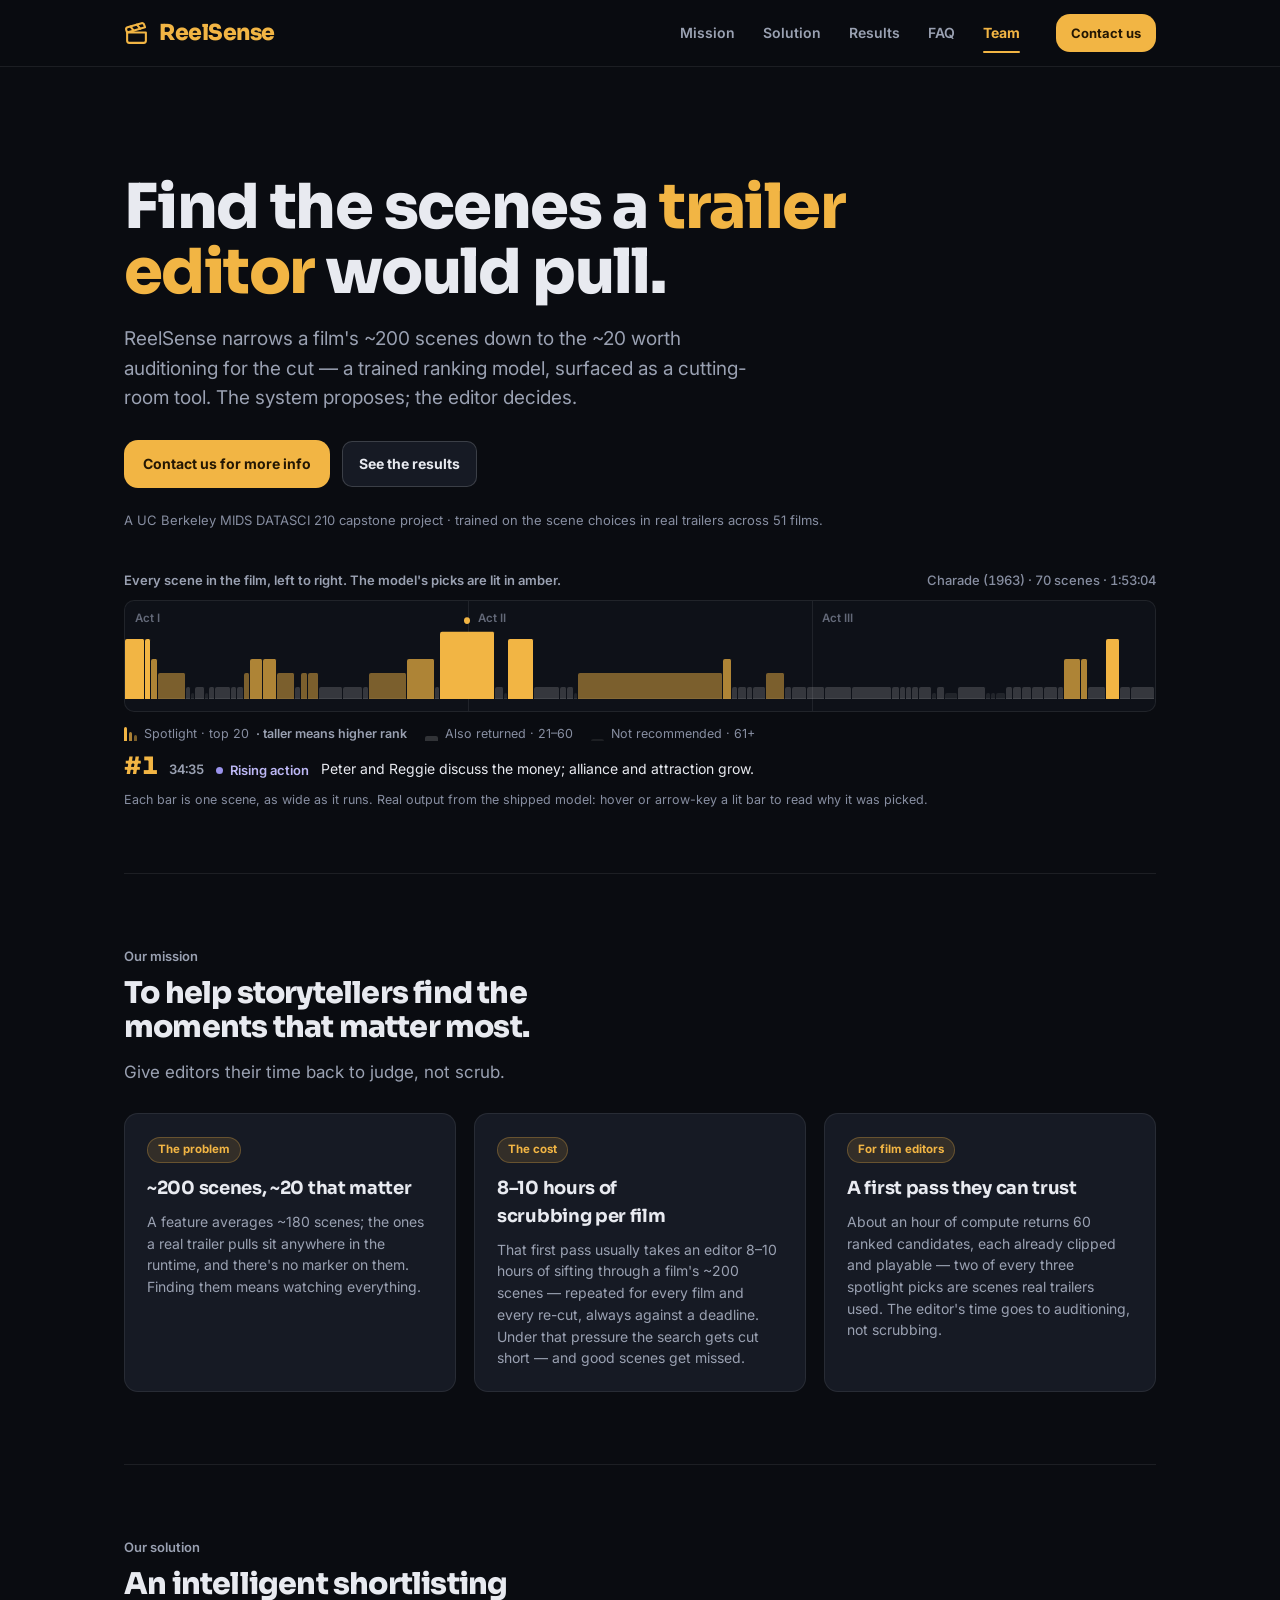
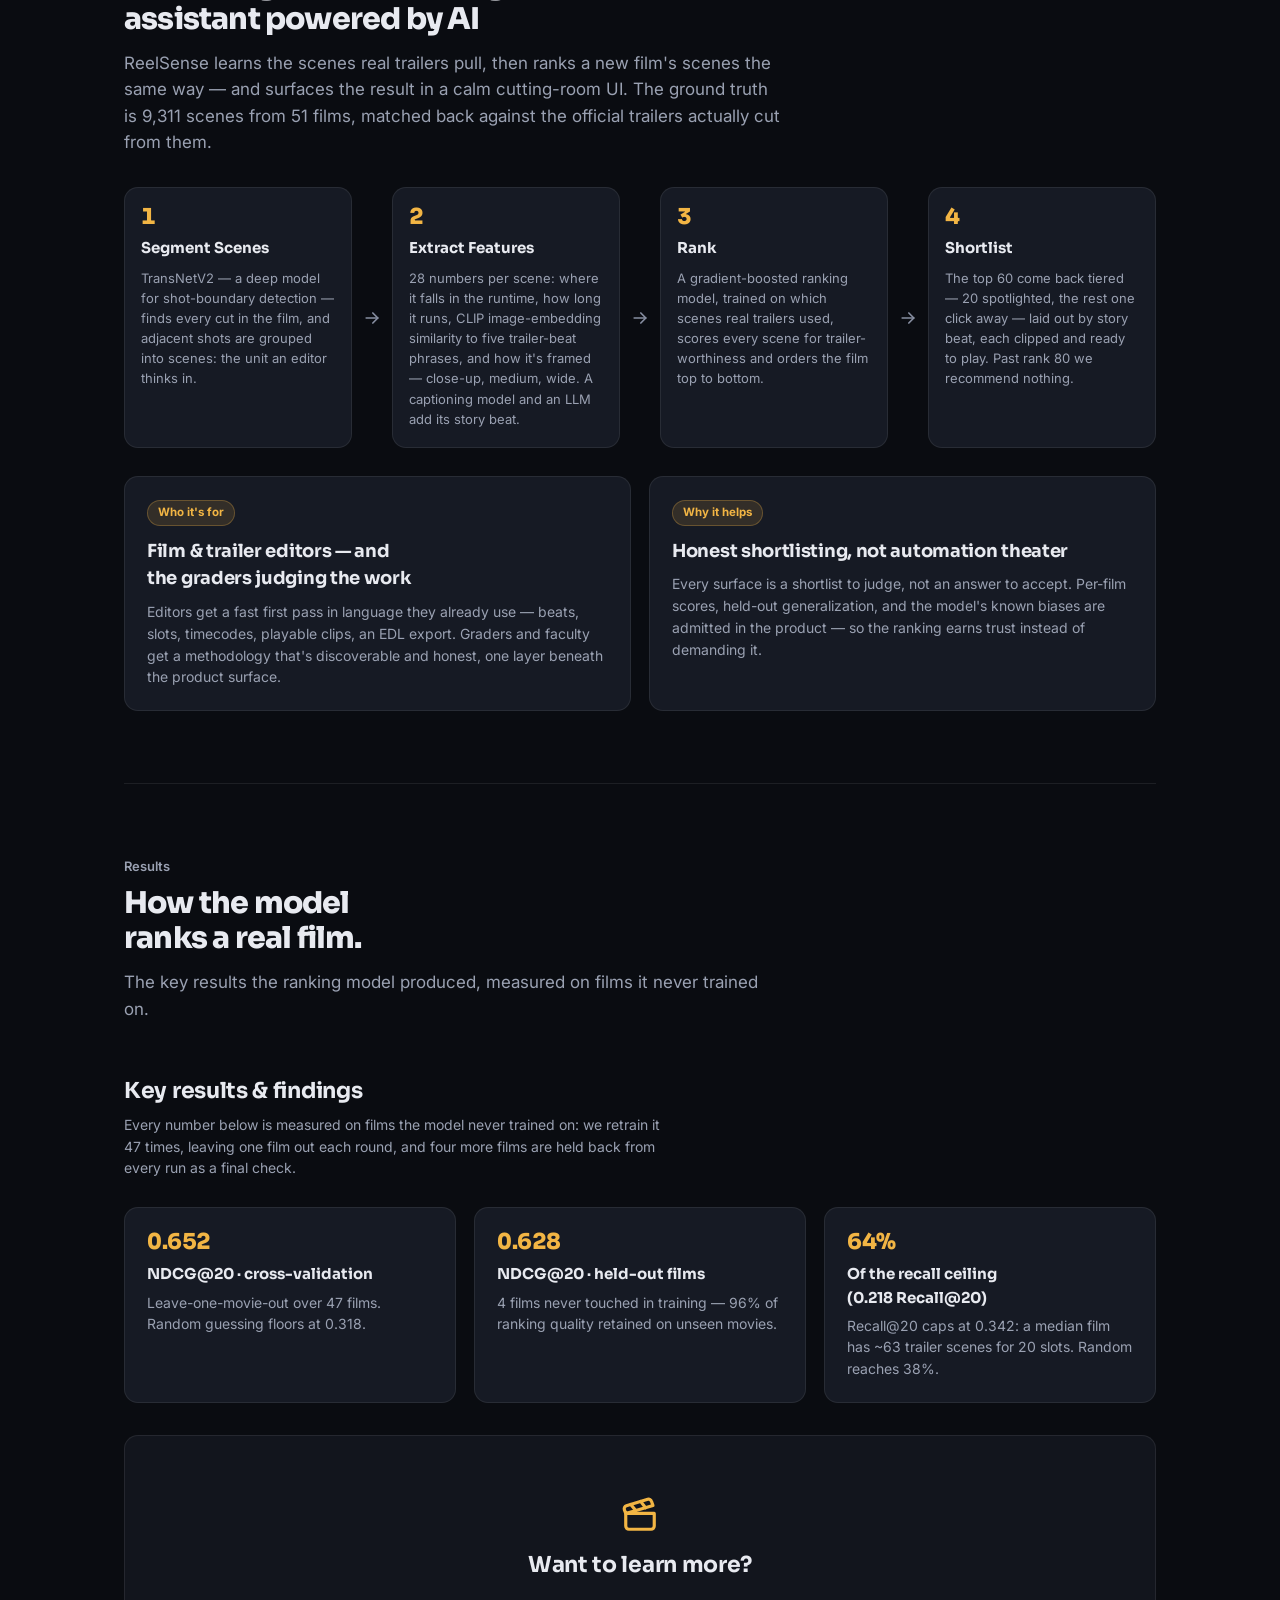
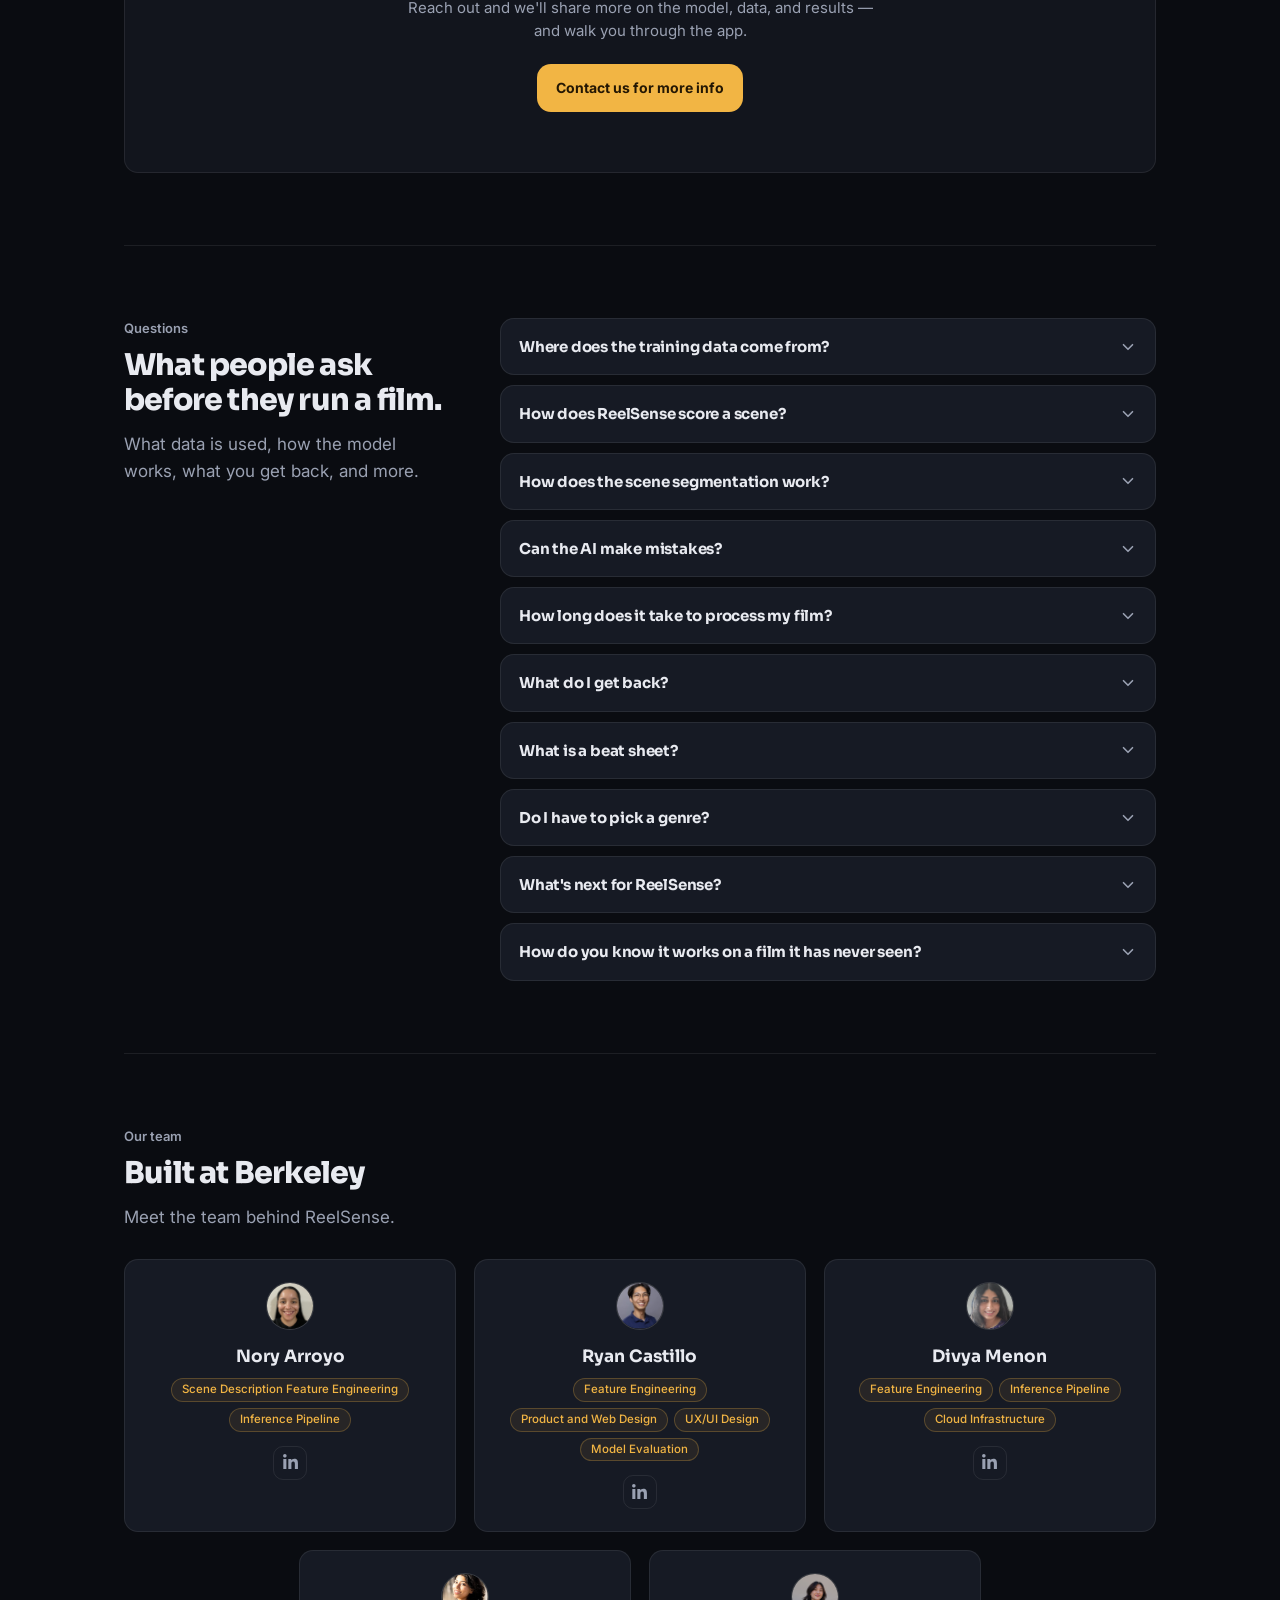
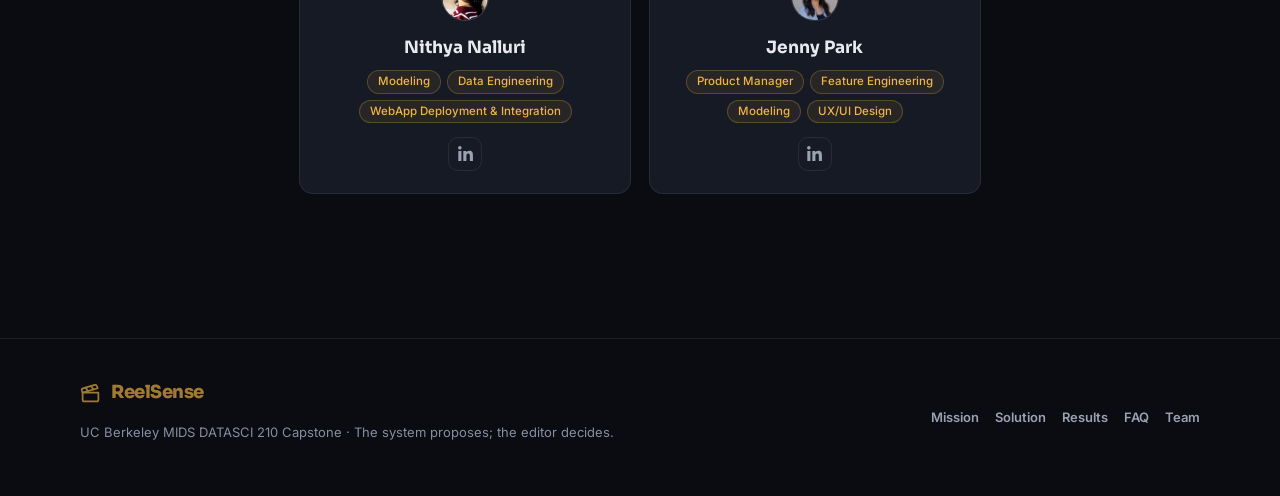
==== docs/index.html @ 61c880a8 "used shared email" ====
<!doctype html>
<html lang="en">
  <head>
    <meta charset="UTF-8" />
    <meta name="viewport" content="width=device-width, initial-scale=1.0" />
    <title>ReelSense — Trailer Scene Finder</title>
    <meta name="description" content="ReelSense — a trained ranking model that shortlists the scenes a trailer editor would pull. UC Berkeley MIDS DATASCI 210 capstone." />
    <link rel="icon" href="data:image/svg+xml,<svg xmlns=%22http://www.w3.org/2000/svg%22 viewBox=%220 0 24 24%22 fill=%22none%22 stroke=%22%23f2b544%22 stroke-width=%222%22 stroke-linecap=%22round%22 stroke-linejoin=%22round%22><path d=%22M20.2 6 3 11l-.9-2.4c-.3-1.1.3-2.2 1.3-2.5l13.5-4c1-.3 2.1.3 2.4 1.4Z%22/><path d=%22m6.2 5.3 3.1 3.9%22/><path d=%22m12.4 3.4 3.1 4%22/><path d=%22M3 11h18v8a2 2 0 0 1-2 2H5a2 2 0 0 1-2-2Z%22/></svg>" />
    <link rel="preconnect" href="https://fonts.googleapis.com" />
    <link rel="preconnect" href="https://fonts.gstatic.com" crossorigin />
    <link href="https://fonts.googleapis.com/css2?family=Sora:wght@700;800&family=Inter:wght@400;500;600;700&display=swap" rel="stylesheet" />
    <link rel="stylesheet" href="assets/reelsense.css" />
  </head>
  <body id="top">
    <!-- ============ top bar / jump nav ============ -->
    <header class="topbar">
      <div class="topbar-inner">
        <div class="topbar-brand">
          <a class="wordmark" href="#top" aria-label="ReelSense — back to top">
            <svg class="mark" viewBox="0 0 24 24" fill="none" stroke="currentColor" stroke-width="2" stroke-linecap="round" stroke-linejoin="round" aria-hidden="true">
              <path d="M20.2 6 3 11l-.9-2.4c-.3-1.1.3-2.2 1.3-2.5l13.5-4c1-.3 2.1.3 2.4 1.4Z" />
              <path d="m6.2 5.3 3.1 3.9" />
              <path d="m12.4 3.4 3.1 4" />
              <path d="M3 11h18v8a2 2 0 0 1-2 2H5a2 2 0 0 1-2-2Z" />
            </svg>
            <span>ReelSense</span>
          </a>
        </div>
        <nav class="site-nav" aria-label="Sections">
          <a href="#mission" data-section="mission">Mission</a>
          <a href="#solution" data-section="solution">Solution</a>
          <a href="#results" data-section="results">Results</a>
          <a href="#faq" data-section="faq">FAQ</a>
          <a href="#team" data-section="team">Team</a>
        </nav>
        <a class="btn btn-primary btn-sm nav-cta js-contact" href="mailto:reelsense_capstone@lists.berkeley.edu?subject=ReelSense%20%E2%80%94%20more%20info">Contact us</a>
      </div>
    </header>

    <main class="site-main">
      <!-- ============ hero ============ -->
      <section class="hero hero-rise">
        <h1 class="hero-title">Find the scenes a <span class="lit">trailer editor</span> would pull.</h1>
        <p class="hero-sub">
          ReelSense narrows a film's ~200 scenes down to the ~20 worth auditioning for the
          cut — a trained ranking model, surfaced as a cutting-room tool. The system proposes;
          the editor decides.
        </p>
        <div class="hero-actions">
          <a class="btn btn-primary js-contact" href="mailto:reelsense_capstone@lists.berkeley.edu?subject=ReelSense%20%E2%80%94%20more%20info">Contact us for more info</a>
          <a class="btn btn-secondary" href="#results">See the results</a>
        </div>
        <p class="hero-note">A UC Berkeley MIDS DATASCI 210 capstone project · trained on the scene choices in real trailers across 51 films.</p>

        <figure class="scene-map">
          <figcaption class="scene-map-head">
            <span class="scene-map-what">Every scene in the film, left to right. The model's picks are lit in amber.</span>
            <span class="scene-map-film">Charade (1963) · 70 scenes · 1:53:04</span>
          </figcaption>

          <div class="scene-map-track" id="sceneMap" role="toolbar" aria-orientation="horizontal"
               aria-label="Charade — the model's top 20 scenes. Arrow keys inspect each one.">
            <span class="act-line" style="left:33.33%" aria-hidden="true"></span>
            <span class="act-line" style="left:66.67%" aria-hidden="true"></span>
            <span class="act-label" style="left:0" aria-hidden="true">Act I</span>
            <span class="act-label" style="left:33.33%" aria-hidden="true">Act II</span>
            <span class="act-label" style="left:66.67%" aria-hidden="true">Act III</span>
            <button type="button" class="scene-tick s1" style="left:0.000%;width:1.902%;--d:0ms" tabindex="-1" data-rank="3" data-time="0:00" data-beat="No beat labeled" data-reason="Credits/production framing; connective filler." aria-label="Rank 3, 0:00, No beat labeled"></button>
            <span class="scene-tick rest deep" style="left:0.000%;width:0.015%;--d:9ms" aria-hidden="true"></span>
            <button type="button" class="scene-tick s1" style="left:1.902%;width:0.634%;--d:18ms" tabindex="-1" data-rank="4" data-time="2:09" data-beat="Setup" data-reason="Reggie&#x27;s troubled marriage introduced; ordinary world shown." aria-label="Rank 4, 2:09, Setup"></button>
            <button type="button" class="scene-tick s2" style="left:2.535%;width:0.678%;--d:27ms" tabindex="-1" data-rank="10" data-time="2:52" data-beat="Setup" data-reason="Reggie and Peter meet at ski resort; classic meet-cute." aria-label="Rank 10, 2:52, Setup"></button>
            <button type="button" class="scene-tick s3" style="left:3.213%;width:2.727%;--d:36ms" tabindex="-1" data-rank="16" data-time="3:38" data-beat="Setup" data-reason="Playful banter establishes mutual attraction between leads." aria-label="Rank 16, 3:38, Setup"></button>
            <span class="scene-tick rest" style="left:5.940%;width:0.427%;--d:45ms" aria-hidden="true"></span>
            <span class="scene-tick rest deep" style="left:6.368%;width:0.457%;--d:54ms" aria-hidden="true"></span>
            <span class="scene-tick rest" style="left:6.825%;width:0.914%;--d:63ms" aria-hidden="true"></span>
            <span class="scene-tick rest deep" style="left:7.739%;width:0.413%;--d:72ms" aria-hidden="true"></span>
            <span class="scene-tick rest" style="left:8.152%;width:0.560%;--d:81ms" aria-hidden="true"></span>
            <span class="scene-tick rest" style="left:8.712%;width:1.548%;--d:90ms" aria-hidden="true"></span>
            <span class="scene-tick rest" style="left:10.259%;width:0.619%;--d:99ms" aria-hidden="true"></span>
            <span class="scene-tick rest" style="left:10.879%;width:0.634%;--d:108ms" aria-hidden="true"></span>
            <button type="button" class="scene-tick s3" style="left:11.512%;width:0.649%;--d:117ms" tabindex="-1" data-rank="20" data-time="13:01" data-beat="Rising action" data-reason="Reggie tries to reach someone; connective transitional scene." aria-label="Rank 20, 13:01, Rising action"></button>
            <button type="button" class="scene-tick s2" style="left:12.161%;width:1.194%;--d:126ms" tabindex="-1" data-rank="12" data-time="13:45" data-beat="Rising action" data-reason="Reggie processes her husband&#x27;s double life emotionally." aria-label="Rank 12, 13:45, Rising action"></button>
            <button type="button" class="scene-tick s2" style="left:13.355%;width:1.430%;--d:135ms" tabindex="-1" data-rank="7" data-time="15:06" data-beat="Rising action" data-reason="Funeral scene; mysterious strangers revealed as threats." aria-label="Rank 7, 15:06, Rising action"></button>
            <button type="button" class="scene-tick s3" style="left:14.785%;width:1.739%;--d:144ms" tabindex="-1" data-rank="15" data-time="16:43" data-beat="Rising action" data-reason="Peter reencounters Reggie at funeral; attraction rekindled." aria-label="Rank 15, 16:43, Rising action"></button>
            <span class="scene-tick rest" style="left:16.524%;width:0.575%;--d:153ms" aria-hidden="true"></span>
            <button type="button" class="scene-tick s3" style="left:17.099%;width:0.634%;--d:162ms" tabindex="-1" data-rank="18" data-time="19:20" data-beat="Rising action" data-reason="Reggie meets Bartholomew; exposition of her situation." aria-label="Rank 18, 19:20, Rising action"></button>
            <button type="button" class="scene-tick s3" style="left:17.733%;width:1.150%;--d:171ms" tabindex="-1" data-rank="19" data-time="20:03" data-beat="Rising action" data-reason="Revealed Charles stole $250k; government wants it back." aria-label="Rank 19, 20:03, Rising action"></button>
            <span class="scene-tick rest" style="left:18.883%;width:2.255%;--d:180ms" aria-hidden="true"></span>
            <span class="scene-tick rest" style="left:21.138%;width:1.975%;--d:189ms" aria-hidden="true"></span>
            <span class="scene-tick rest" style="left:23.113%;width:0.590%;--d:198ms" aria-hidden="true"></span>
            <button type="button" class="scene-tick s3" style="left:23.703%;width:3.656%;--d:207ms" tabindex="-1" data-rank="17" data-time="26:48" data-beat="Rising action" data-reason="Peter comforts Reggie; relationship continues to develop." aria-label="Rank 17, 26:48, Rising action"></button>
            <button type="button" class="scene-tick s2" style="left:27.358%;width:2.786%;--d:216ms" tabindex="-1" data-rank="6" data-time="30:56" data-beat="Rising action" data-reason="Villain threatens Reggie at gunpoint; stakes rise sharply." aria-label="Rank 6, 30:56, Rising action"></button>
            <span class="scene-tick rest" style="left:30.144%;width:0.442%;--d:225ms" aria-hidden="true"></span>
            <button type="button" class="scene-tick s1" style="left:30.587%;width:5.380%;--d:234ms" tabindex="-1" data-rank="1" data-time="34:35" data-beat="Rising action" data-reason="Peter and Reggie discuss the money; alliance and attraction grow." aria-label="Rank 1, 34:35, Rising action"></button>
            <span class="scene-tick rest" style="left:35.967%;width:0.855%;--d:243ms" aria-hidden="true"></span>
            <span class="scene-tick rest deep" style="left:36.822%;width:0.383%;--d:252ms" aria-hidden="true"></span>
            <button type="button" class="scene-tick s1" style="left:37.205%;width:2.521%;--d:261ms" tabindex="-1" data-rank="5" data-time="42:04" data-beat="Rising action" data-reason="Reggie fears for Peter&#x27;s safety before dangerous meeting." aria-label="Rank 5, 42:04, Rising action"></button>
            <span class="scene-tick rest" style="left:39.726%;width:2.550%;--d:270ms" aria-hidden="true"></span>
            <span class="scene-tick rest" style="left:42.276%;width:0.678%;--d:279ms" aria-hidden="true"></span>
            <span class="scene-tick rest" style="left:42.954%;width:0.663%;--d:288ms" aria-hidden="true"></span>
            <span class="scene-tick rest deep" style="left:43.617%;width:0.383%;--d:297ms" aria-hidden="true"></span>
            <button type="button" class="scene-tick s3" style="left:44.001%;width:14.077%;--d:306ms" tabindex="-1" data-rank="13" data-time="49:45" data-beat="Midpoint" data-reason="Room searched; Peter&#x27;s identity questioned, trust wavers." aria-label="Rank 13, 49:45, Midpoint"></button>
            <button type="button" class="scene-tick s2" style="left:58.078%;width:0.899%;--d:315ms" tabindex="-1" data-rank="11" data-time="1:05:40" data-beat="Midpoint" data-reason="Searching for hidden money leads to dead ends." aria-label="Rank 11, 1:05:40, Midpoint"></button>
            <span class="scene-tick rest" style="left:58.977%;width:0.545%;--d:324ms" aria-hidden="true"></span>
            <span class="scene-tick rest" style="left:59.522%;width:0.840%;--d:333ms" aria-hidden="true"></span>
            <span class="scene-tick rest" style="left:60.363%;width:0.649%;--d:342ms" aria-hidden="true"></span>
            <span class="scene-tick rest" style="left:61.011%;width:1.253%;--d:351ms" aria-hidden="true"></span>
            <button type="button" class="scene-tick s3" style="left:62.264%;width:1.843%;--d:360ms" tabindex="-1" data-rank="14" data-time="1:10:24" data-beat="Midpoint" data-reason="Reggie refuses to let Peter in; relationship at low point." aria-label="Rank 14, 1:10:24, Midpoint"></button>
            <span class="scene-tick rest" style="left:64.107%;width:0.693%;--d:369ms" aria-hidden="true"></span>
            <span class="scene-tick rest" style="left:64.800%;width:1.400%;--d:378ms" aria-hidden="true"></span>
            <span class="scene-tick rest" style="left:66.200%;width:1.725%;--d:387ms" aria-hidden="true"></span>
            <span class="scene-tick rest" style="left:67.925%;width:2.624%;--d:396ms" aria-hidden="true"></span>
            <span class="scene-tick rest" style="left:70.548%;width:3.906%;--d:405ms" aria-hidden="true"></span>
            <span class="scene-tick rest" style="left:74.455%;width:0.825%;--d:414ms" aria-hidden="true"></span>
            <span class="scene-tick rest" style="left:75.280%;width:0.575%;--d:423ms" aria-hidden="true"></span>
            <span class="scene-tick rest" style="left:75.855%;width:0.590%;--d:432ms" aria-hidden="true"></span>
            <span class="scene-tick rest" style="left:76.445%;width:0.663%;--d:441ms" aria-hidden="true"></span>
            <span class="scene-tick rest" style="left:77.108%;width:1.194%;--d:450ms" aria-hidden="true"></span>
            <span class="scene-tick rest deep" style="left:78.302%;width:0.501%;--d:459ms" aria-hidden="true"></span>
            <span class="scene-tick rest" style="left:78.803%;width:0.767%;--d:468ms" aria-hidden="true"></span>
            <span class="scene-tick rest deep" style="left:79.570%;width:1.341%;--d:477ms" aria-hidden="true"></span>
            <span class="scene-tick rest" style="left:80.911%;width:2.698%;--d:486ms" aria-hidden="true"></span>
            <span class="scene-tick rest deep" style="left:83.608%;width:0.486%;--d:495ms" aria-hidden="true"></span>
            <span class="scene-tick rest deep" style="left:84.095%;width:0.442%;--d:504ms" aria-hidden="true"></span>
            <span class="scene-tick rest deep" style="left:84.537%;width:1.002%;--d:513ms" aria-hidden="true"></span>
            <span class="scene-tick rest" style="left:85.540%;width:0.722%;--d:522ms" aria-hidden="true"></span>
            <span class="scene-tick rest" style="left:86.262%;width:0.825%;--d:531ms" aria-hidden="true"></span>
            <span class="scene-tick rest" style="left:87.087%;width:0.929%;--d:540ms" aria-hidden="true"></span>
            <span class="scene-tick rest" style="left:88.016%;width:1.253%;--d:549ms" aria-hidden="true"></span>
            <span class="scene-tick rest" style="left:89.269%;width:1.268%;--d:558ms" aria-hidden="true"></span>
            <span class="scene-tick rest" style="left:90.537%;width:0.604%;--d:567ms" aria-hidden="true"></span>
            <button type="button" class="scene-tick s2" style="left:91.141%;width:1.680%;--d:576ms" tabindex="-1" data-rank="8" data-time="1:43:03" data-beat="Climax" data-reason="Gunman confronts Reggie demanding money; peak danger." aria-label="Rank 8, 1:43:03, Climax"></button>
            <button type="button" class="scene-tick s2" style="left:92.821%;width:0.708%;--d:585ms" tabindex="-1" data-rank="9" data-time="1:44:57" data-beat="Climax" data-reason="Peter arrives to save Reggie; his true allegiance revealed." aria-label="Rank 9, 1:44:57, Climax"></button>
            <span class="scene-tick rest" style="left:93.529%;width:1.666%;--d:594ms" aria-hidden="true"></span>
            <button type="button" class="scene-tick s1" style="left:95.195%;width:1.445%;--d:603ms" tabindex="-1" data-rank="2" data-time="1:47:38" data-beat="Resolution" data-reason="Truth about Peter revealed; Reggie must decide to trust him." aria-label="Rank 2, 1:47:38, Resolution"></button>
            <span class="scene-tick rest" style="left:96.639%;width:1.047%;--d:612ms" aria-hidden="true"></span>
            <span class="scene-tick rest" style="left:97.686%;width:2.314%;--d:620ms" aria-hidden="true"></span>
          </div>

          <div class="scene-map-foot">
            <ul class="scene-map-legend">
              <li class="lg-spot"><span class="lg-key" aria-hidden="true"><i></i><i></i><i></i></span>Spotlight · top 20 <b>· taller means higher rank</b></li>
              <li class="lg-more"><span class="lg-key" aria-hidden="true"><i></i></span>Also returned · 21–60</li>
              <li class="lg-out"><span class="lg-key" aria-hidden="true"><i></i></span>Not recommended · 61+</li>
            </ul>
            <p class="scene-map-readout" id="sceneMapOut" aria-live="polite">
              <span class="ro-rank">#1</span>
              <span class="ro-time">34:35</span>
              <span class="ro-beat">Rising action</span>
              <span class="ro-reason">Peter and Reggie discuss the money; alliance and attraction grow.</span>
            </p>
            <p class="scene-map-hint">Each bar is one scene, as wide as it runs. Real output from the shipped model: <span class="hint-pointer">hover or arrow-key</span><span class="hint-touch">tap</span> a lit bar to read why it was picked.</p>
          </div>
        </figure>
      </section>

      <!-- ============ 1 · Mission ============ -->
      <section class="section" id="mission">
        <p class="section-kicker">Our mission</p>
        <h2 class="section-title">To help storytellers find the moments that matter most.</h2>
        <p class="section-lead">
          Give editors their time back to judge, not scrub.
        </p>

        <div class="grid grid-3">
          <article class="card">
            <span class="card-tag">The problem</span>
            <h3>~200 scenes, ~20 that matter</h3>
            <p>
              A feature averages ~180 scenes; the ones a real trailer pulls sit anywhere in the
              runtime, and there's no marker on them. Finding them means watching everything.
            </p>
          </article>
          <article class="card">
            <span class="card-tag">The cost</span>
            <h3>8–10 hours of scrubbing per film</h3>
            <p>
              That first pass usually takes an editor 8–10 hours of sifting through a film's ~200
              scenes — repeated for every film and every re-cut, always against a deadline. Under
              that pressure the search gets cut short — and good scenes get missed.
            </p>
          </article>
          <article class="card">
            <span class="card-tag">For film editors</span>
            <h3>A first pass they can trust</h3>
            <p>
              About an hour of compute returns 60 ranked candidates, each already clipped and
              playable — two of every three spotlight picks are scenes real trailers used. The
              editor's time goes to auditioning, not scrubbing.
            </p>
          </article>
        </div>
      </section>

      <!-- ============ 2 · Solution ============ -->
      <section class="section" id="solution">
        <p class="section-kicker">Our solution</p>
        <h2 class="section-title">An intelligent shortlisting assistant powered by AI</h2>
        <p class="section-lead">
          ReelSense learns the scenes real trailers pull, then ranks a new film's scenes the
          same way — and surfaces the result in a calm cutting-room UI. The ground truth is
          9,311 scenes from 51 films, matched back against the official trailers actually cut
          from them.
        </p>

        <!-- what it is: the pipeline -->
        <div class="pipeline">
          <div class="pipe-step">
            <span class="step-num">1</span>
            <h3>Segment Scenes</h3>
            <p>
              TransNetV2 — a deep model for shot-boundary detection — finds every cut in the
              film, and adjacent shots are grouped into scenes: the unit an editor thinks in.
            </p>
          </div>
          <svg class="pipe-arrow" width="20" height="20" viewBox="0 0 24 24" fill="none" stroke="currentColor" stroke-width="2" stroke-linecap="round" stroke-linejoin="round" aria-hidden="true"><path d="M5 12h14" /><path d="m13 6 6 6-6 6" /></svg>
          <div class="pipe-step">
            <span class="step-num">2</span>
            <h3>Extract Features</h3>
            <p>
              28 numbers per scene: where it falls in the runtime, how long it runs, CLIP
              image-embedding similarity to five trailer-beat phrases, and how it's framed —
              close-up, medium, wide. A captioning model and an LLM add its story beat.
            </p>
          </div>
          <svg class="pipe-arrow" width="20" height="20" viewBox="0 0 24 24" fill="none" stroke="currentColor" stroke-width="2" stroke-linecap="round" stroke-linejoin="round" aria-hidden="true"><path d="M5 12h14" /><path d="m13 6 6 6-6 6" /></svg>
          <div class="pipe-step">
            <span class="step-num">3</span>
            <h3>Rank</h3>
            <p>
              A gradient-boosted ranking model, trained on which scenes real trailers used,
              scores every scene for trailer-worthiness and orders the film top to bottom.
            </p>
          </div>
          <svg class="pipe-arrow" width="20" height="20" viewBox="0 0 24 24" fill="none" stroke="currentColor" stroke-width="2" stroke-linecap="round" stroke-linejoin="round" aria-hidden="true"><path d="M5 12h14" /><path d="m13 6 6 6-6 6" /></svg>
          <div class="pipe-step">
            <span class="step-num">4</span>
            <h3>Shortlist</h3>
            <p>
              The top 60 come back tiered — 20 spotlighted, the rest one click away — laid out
              by story beat, each clipped and ready to play. Past rank 80 we recommend nothing.
            </p>
          </div>
        </div>

        <div class="grid grid-2">
          <article class="card">
            <span class="card-tag">Who it's for</span>
            <h3>Film &amp; trailer editors — and the graders judging the work</h3>
            <p>
              Editors get a fast first pass in language they already use — beats, slots,
              timecodes, playable clips, an EDL export. Graders and faculty get a methodology
              that's discoverable and honest, one layer beneath the product surface.
            </p>
          </article>
          <article class="card">
            <span class="card-tag">Why it helps</span>
            <h3>Honest shortlisting, not automation theater</h3>
            <p>
              Every surface is a shortlist to judge, not an answer to accept. Per-film scores,
              held-out generalization, and the model's known biases are admitted in the product
              — so the ranking earns trust instead of demanding it.
            </p>
          </article>
        </div>
      </section>

      <!-- ============ 4 · Results & Demo ============ -->
      <section class="section" id="results">
        <p class="section-kicker">Results</p>
        <h2 class="section-title">How the model ranks a real film.</h2>
        <p class="section-lead">
          The key results the ranking model produced, measured on films it never trained on.
        </p>

        <!-- TODO(video): demo not yet recorded. When it is, add the embed here:
             <div class="video-embed">
               <iframe src="https://www.youtube.com/embed/VIDEO_ID" title="ReelSense MVP demo"
                       allow="fullscreen; picture-in-picture" allowfullscreen loading="lazy"></iframe>
             </div>
             .video-embed already enforces the 16:9 box, so the iframe needs no width/height.
             Also restore: hero "Watch the demo" button, nav label "Results & Demo". -->

        <h3 class="group-title">Key results &amp; findings</h3>
        <p class="group-lead">
          Every number below is measured on films the model never trained on: we retrain it 47
          times, leaving one film out each round, and four more films are held back from every
          run as a final check.
        </p>
        <div class="grid grid-3">
          <article class="finding">
            <p class="finding-lead">0.652</p>
            <h3>NDCG@20 · cross-validation</h3>
            <p>
              Leave-one-movie-out over 47 films. Random guessing floors at 0.318.
            </p>
          </article>
          <article class="finding">
            <p class="finding-lead">0.628</p>
            <h3>NDCG@20 · held-out films</h3>
            <p>
              4 films never touched in training — 96% of ranking quality retained on unseen
              movies.
            </p>
          </article>
          <article class="finding">
            <p class="finding-lead">64%</p>
            <h3>Of the recall ceiling (0.218 Recall@20)</h3>
            <p>
              Recall@20 caps at 0.342: a median film has ~63 trailer scenes for 20 slots.
              Random reaches 38%.
            </p>
          </article>
        </div>

        <div class="demo-request">
          <svg class="mark-lg" viewBox="0 0 24 24" fill="none" stroke="currentColor" stroke-width="2" stroke-linecap="round" stroke-linejoin="round" aria-hidden="true">
            <path d="M20.2 6 3 11l-.9-2.4c-.3-1.1.3-2.2 1.3-2.5l13.5-4c1-.3 2.1.3 2.4 1.4Z" />
            <path d="m6.2 5.3 3.1 3.9" />
            <path d="m12.4 3.4 3.1 4" />
            <path d="M3 11h18v8a2 2 0 0 1-2 2H5a2 2 0 0 1-2-2Z" />
          </svg>
          <h3>Want to learn more?</h3>
          <p>Reach out and we'll share more on the model, data, and results — and walk you through the app.</p>
          <a class="btn btn-primary js-contact" href="mailto:reelsense_capstone@lists.berkeley.edu?subject=ReelSense%20%E2%80%94%20request%20a%20demo">Contact us for more info</a>
        </div>
      </section>

      <!-- ============ 5 · FAQ ============ -->
      <section class="section" id="faq">
        <div class="faq-layout">
          <div class="faq-intro">
            <p class="section-kicker">Questions</p>
            <h2 class="section-title">What people ask before they run a film.</h2>
            <p class="section-lead">
              What data is used, how the model works, what you get back, and more.
            </p>
          </div>

          <div class="faq">
            <details class="faq-item">
              <summary>
                <span>Where does the training data come from?</span>
                <svg class="faq-chevron" width="18" height="18" viewBox="0 0 24 24" fill="none" stroke="currentColor" stroke-width="2.2" stroke-linecap="round" stroke-linejoin="round" aria-hidden="true"><path d="m6 9 6 6 6-6" /></svg>
              </summary>
              <div class="faq-body">
                <p>
                  From 51 feature films in the <a href="https://moviegraphs.cs.toronto.edu/">MovieGraphs</a>
                  dataset — 9,311 scenes in total — paired with the official trailers those studios
                  actually released. Every trailer is matched back to the film twice, once through
                  dialogue (comparing trailer subtitles to the film's script) and once visually
                  (comparing trailer keyframes to the film's frames). A scene that turns up in a
                  trailer becomes a positive example: 3,720 of them, about 40% of all scenes.
                </p>
                <p>
                  One correction is worth naming. Our first pass counted every studio-published
                  video, so TV commercials and promo spots inflated the counts on 14 films. We
                  filtered them out and rebuilt the labels; the model's headline result got
                  stronger afterward, not weaker.
                </p>
              </div>
            </details>

            <details class="faq-item">
              <summary>
                <span>How does ReelSense score a scene?</span>
                <svg class="faq-chevron" width="18" height="18" viewBox="0 0 24 24" fill="none" stroke="currentColor" stroke-width="2.2" stroke-linecap="round" stroke-linejoin="round" aria-hidden="true"><path d="m6 9 6 6 6-6" /></svg>
              </summary>
              <div class="faq-body">
                <p>
                  Each scene is reduced to 28 numbers: where it falls in the runtime, how long it
                  runs, how closely its imagery matches five trailer-beat phrases, how it's framed
                  (close-up through wide), and the film's genre. A gradient-boosted ranking model,
                  trained on which scenes real trailers used, turns those into one score.
                </p>
                <p>
                  The score is a <em>within-film ranking</em>, not an absolute grade: 100 means
                  "the strongest candidate in this movie," not "a great scene by universal
                  standards." Comparing scores between two different films isn't meaningful.
                </p>
              </div>
            </details>

            <details class="faq-item">
              <summary>
                <span>How does the scene segmentation work?</span>
                <svg class="faq-chevron" width="18" height="18" viewBox="0 0 24 24" fill="none" stroke="currentColor" stroke-width="2.2" stroke-linecap="round" stroke-linejoin="round" aria-hidden="true"><path d="m6 9 6 6 6-6" /></svg>
              </summary>
              <div class="faq-body">
                <p>
                  A deep model called TransNetV2 reads the film frame by frame and marks every shot
                  boundary. Shots are then grouped into scenes — a continuous run of action in one
                  place — because that's the unit a trailer editor pulls, and it's the unit our
                  training labels are written in.
                </p>
                <p>
                  A known rough edge: cuts don't map perfectly onto scenes, so about half of what
                  comes out is under five seconds. Some of those fragments are real beats, but a
                  one-second sliver ranked near the top is a segmentation artifact rather than a
                  recommendation worth acting on.
                </p>
              </div>
            </details>

            <details class="faq-item">
              <summary>
                <span>Can the AI make mistakes?</span>
                <svg class="faq-chevron" width="18" height="18" viewBox="0 0 24 24" fill="none" stroke="currentColor" stroke-width="2.2" stroke-linecap="round" stroke-linejoin="round" aria-hidden="true"><path d="m6 9 6 6 6-6" /></svg>
              </summary>
              <div class="faq-body">
                <p>
                  Constantly, and we'd rather you know the pattern than discover it. About one in
                  three spotlight picks is not a scene the real trailer used. Beyond that, the
                  model has two measured biases: it under-picks the final third of a film (29% of
                  real trailer scenes come from there; it draws 20%), and it leans on scene length
                  roughly three times harder than the labels justify, so quick reaction beats and
                  one-liners get buried.
                </p>
                <p>
                  It also can't tell "important to the plot" from "used in the trailer" — several
                  of its confident misses are real turning points that editors simply chose not to
                  spoil. That's why nothing here auto-cuts anything: the system proposes a
                  shortlist, and the editor decides.
                </p>
              </div>
            </details>

            <details class="faq-item">
              <summary>
                <span>How long does it take to process my film?</span>
                <svg class="faq-chevron" width="18" height="18" viewBox="0 0 24 24" fill="none" stroke="currentColor" stroke-width="2.2" stroke-linecap="round" stroke-linejoin="round" aria-hidden="true"><path d="m6 9 6 6 6-6" /></svg>
              </summary>
              <div class="faq-body">
                <p>
                  About an hour for a feature. Our measured run — a 1 h 53 m film, 405 MB — took
                  roughly 57 minutes end to end: the upload goes straight from your browser to
                  storage, the ranked scenes land around the 40-minute mark, and the story-beat
                  storyboard follows about 20 minutes later. You can read the rankings while the
                  beats are still being written.
                </p>
                <p>
                  Nearly all of that is GPU work on the film itself — shot detection, embedding
                  every second of footage, cutting preview clips, captioning each scene. It costs
                  well under a dollar of compute per film.
                </p>
              </div>
            </details>

            <details class="faq-item">
              <summary>
                <span>What do I get back?</span>
                <svg class="faq-chevron" width="18" height="18" viewBox="0 0 24 24" fill="none" stroke="currentColor" stroke-width="2.2" stroke-linecap="round" stroke-linejoin="round" aria-hidden="true"><path d="m6 9 6 6 6-6" /></svg>
              </summary>
              <div class="faq-body">
                <p>
                  Sixty ranked candidates, arranged into a story-beat storyboard — setup, turning
                  point, climax — with the top twenty spotlighted. Each card carries a playable clip
                  cut from your own film, the scene's timecode, its score, and a one-line note on
                  why it was labeled that beat.
                </p>
                <p>
                  From there you can trim a scene, collect the ones you want, and export your
                  selects as an EDL to open in your editor. Sixty is a deliberate cap: past about
                  rank 80 the ranking stops beating chance, so we don't dress those up as
                  recommendations.
                </p>
              </div>
            </details>

            <details class="faq-item">
              <summary>
                <span>What is a beat sheet?</span>
                <svg class="faq-chevron" width="18" height="18" viewBox="0 0 24 24" fill="none" stroke="currentColor" stroke-width="2.2" stroke-linecap="round" stroke-linejoin="round" aria-hidden="true"><path d="m6 9 6 6 6-6" /></svg>
              </summary>
              <div class="faq-body">
                <p>
                  A <em>beat</em> is one story moment — the setup, the thing that upends it, the
                  turning point, the climax. A beat sheet is those moments in order: the shape a
                  story moves through, and the shape a trailer borrows when it takes you from
                  "here's the world" to "here's what threatens it" in two minutes.
                </p>
                <p>
                  ReelSense labels one for your film. After the ranking, each candidate scene is
                  described by a captioning model, and a language model reads those descriptions
                  in order and names the beat each scene plays — on a six-part spine: setup,
                  inciting incident, rising action, midpoint, climax, resolution.
                </p>
                <p>
                  Pick a genre and you get its spine as well. Romance runs meet-cute, spark,
                  first conflict, falling in love, dark moment, grand gesture, reunion; a
                  thriller runs ordinary calm through investigation, false lead, twist,
                  confrontation. Every label carries the one-line reason the model wrote, and
                  each scene is marked connective, supporting, or pivotal — so filler is easy
                  to skip.
                </p>
                <p>
                  Checked against human-written scene descriptions, those labels land on the
                  exact beat about 79% of the time and within one beat about 92%. When a slot
                  has no labeled candidate, position in the runtime fills it — reliable at a
                  story's bookends. We first tried assigning beats by image similarity alone;
                  that was close to guessing, which is why a language model reads the scenes
                  instead.
                </p>
              </div>
            </details>

            <details class="faq-item">
              <summary>
                <span>Do I have to pick a genre?</span>
                <svg class="faq-chevron" width="18" height="18" viewBox="0 0 24 24" fill="none" stroke="currentColor" stroke-width="2.2" stroke-linecap="round" stroke-linejoin="round" aria-hidden="true"><path d="m6 9 6 6 6-6" /></svg>
              </summary>
              <div class="faq-body">
                <p>
                  No — it's optional, and it changes the storyboard more than the ranking. A
                  romance lane asks for a meet-cute and a dark moment; a thriller lane asks for
                  an investigation and a peak threat; the same ranked scenes get sorted into
                  whichever spine you pick.
                </p>
                <p>
                  One pooled model serves every genre, trained across all 51 films at once
                  rather than split into a model per genre. Genre is one of its inputs, but when
                  we measured that input on its own it moved the ranking by roughly nothing — so
                  leaving it blank costs you very little.
                </p>
              </div>
            </details>

            <details class="faq-item">
              <summary>
                <span>What's next for ReelSense?</span>
                <svg class="faq-chevron" width="18" height="18" viewBox="0 0 24 24" fill="none" stroke="currentColor" stroke-width="2.2" stroke-linecap="round" stroke-linejoin="round" aria-hidden="true"><path d="m6 9 6 6 6-6" /></svg>
              </summary>
              <div class="faq-body">
                <p>
                  This iteration was limited by its dataset, which carries no audio, music, or
                  emotion signal — some of the biggest ingredients of a real trailer. The first
                  priority is training data that includes them, alongside more films: modern
                  titles with modern trailer styles, and more of the genres we're thin on —
                  our corpus holds only three adventure films, and it shows in their scores.
                </p>
                <p>
                  We also plan act-aware features to recover late-film recall without
                  indiscriminately surfacing spoilers. And the pattern itself generalizes —
                  labels derived from professional artifacts, frozen foundation-model features,
                  a learned reranker, an honest UI — to highlight reels, sports clips, lecture
                  summarization, and podcast clip selection.
                </p>
              </div>
            </details>

            <details class="faq-item">
              <summary>
                <span>How do you know it works on a film it has never seen?</span>
                <svg class="faq-chevron" width="18" height="18" viewBox="0 0 24 24" fill="none" stroke="currentColor" stroke-width="2.2" stroke-linecap="round" stroke-linejoin="round" aria-hidden="true"><path d="m6 9 6 6 6-6" /></svg>
              </summary>
              <div class="faq-body">
                <p>
                  We test the model's ability to generalize by retraining it 47 times,
                  each round leaving one film out and grading it on the film it just didn't see.
                  Four more — Pretty Woman, Forrest Gump, The Social Network, Gone Girl — are held
                  back from every training run we do.
                </p>
                <p>
                  Ranking quality is 0.652 on the leave-one-out films and 0.628 on the four
                  untouched ones, where a random ordering would score 0.318. Losing so little
                  between the two is the evidence that it generalizes.
                </p>
              </div>
            </details>
          </div>
        </div>
      </section>

      <!-- ============ 6 · Team ============ -->
      <section class="section" id="team">
        <p class="section-kicker">Our team</p>
        <h2 class="section-title">Built at Berkeley</h2>
        <p class="section-lead">Meet the team behind ReelSense.</p>

        <div class="team-grid">
          <article class="person">
            <div class="person-avatar">
              <img src="profiles/nory.jpeg" width="192" height="192" loading="lazy" alt="Nory Arroyo" />
            </div>
            <h3>Nory Arroyo</h3>
            <div class="role-pills">
              <span class="role-chip">Scene Description Feature Engineering</span>
              <span class="role-chip">Inference Pipeline</span>
            </div>
            <div class="person-links">
              <a class="icon-link" href="https://www.linkedin.com/in/norynelsi-arroyo/" aria-label="LinkedIn profile">
                <svg viewBox="0 0 448 512" fill="currentColor" aria-hidden="true"><path d="M100.28 448H7.4V148.9h92.88zM53.79 108.1C24.09 108.1 0 83.5 0 53.8a53.79 53.79 0 0 1 107.58 0c0 29.7-24.1 54.3-53.79 54.3zM447.9 448h-92.68V302.4c0-34.7-.7-79.2-48.29-79.2-48.29 0-55.69 37.7-55.69 76.7V448h-92.78V148.9h89.08v40.8h1.3c12.4-23.5 42.69-48.3 87.88-48.3 94 0 111.28 61.9 111.28 142.3V448z" /></svg>
              </a>
            </div>
          </article>
          <article class="person">
            <div class="person-avatar">
              <img src="profiles/ryan.png" width="192" height="192" loading="lazy" alt="Ryan Castillo" />
            </div>
            <h3>Ryan Castillo</h3>
            <div class="role-pills">
              <span class="role-chip">Feature Engineering</span>
              <span class="role-chip">Product and Web Design</span>
              <span class="role-chip">UX/UI Design</span>
              <span class="role-chip">Model Evaluation</span>
            </div>
            <div class="person-links">
              <a class="icon-link" href="https://www.linkedin.com/in/ryan-castillo/" aria-label="LinkedIn profile">
                <svg viewBox="0 0 448 512" fill="currentColor" aria-hidden="true"><path d="M100.28 448H7.4V148.9h92.88zM53.79 108.1C24.09 108.1 0 83.5 0 53.8a53.79 53.79 0 0 1 107.58 0c0 29.7-24.1 54.3-53.79 54.3zM447.9 448h-92.68V302.4c0-34.7-.7-79.2-48.29-79.2-48.29 0-55.69 37.7-55.69 76.7V448h-92.78V148.9h89.08v40.8h1.3c12.4-23.5 42.69-48.3 87.88-48.3 94 0 111.28 61.9 111.28 142.3V448z" /></svg>
              </a>
            </div>
          </article>
          <article class="person">
            <div class="person-avatar">
              <img src="profiles/divya.jpeg" width="192" height="192" loading="lazy" alt="Divya Menon" />
            </div>
            <h3>Divya Menon</h3>
            <div class="role-pills">
              <span class="role-chip">Feature Engineering</span>
              <span class="role-chip">Inference Pipeline</span>
              <span class="role-chip">Cloud Infrastructure</span>
            </div>
            <div class="person-links">
              <a class="icon-link" href="https://www.linkedin.com/in/menon-divya/" aria-label="LinkedIn profile">
                <svg viewBox="0 0 448 512" fill="currentColor" aria-hidden="true"><path d="M100.28 448H7.4V148.9h92.88zM53.79 108.1C24.09 108.1 0 83.5 0 53.8a53.79 53.79 0 0 1 107.58 0c0 29.7-24.1 54.3-53.79 54.3zM447.9 448h-92.68V302.4c0-34.7-.7-79.2-48.29-79.2-48.29 0-55.69 37.7-55.69 76.7V448h-92.78V148.9h89.08v40.8h1.3c12.4-23.5 42.69-48.3 87.88-48.3 94 0 111.28 61.9 111.28 142.3V448z" /></svg>
              </a>
            </div>
          </article>
          <article class="person">
            <div class="person-avatar">
              <img src="profiles/nithya.png" width="192" height="192" loading="lazy" alt="Nithya Nalluri" />
            </div>
            <h3>Nithya Nalluri</h3>
            <div class="role-pills">
              <span class="role-chip">Modeling</span>
              <span class="role-chip">Data Engineering</span>
              <span class="role-chip">WebApp Deployment &amp; Integration</span>
            </div>
            <div class="person-links">
              <a class="icon-link" href="https://www.linkedin.com/in/nithya-n-738848r80/" aria-label="LinkedIn profile">
                <svg viewBox="0 0 448 512" fill="currentColor" aria-hidden="true"><path d="M100.28 448H7.4V148.9h92.88zM53.79 108.1C24.09 108.1 0 83.5 0 53.8a53.79 53.79 0 0 1 107.58 0c0 29.7-24.1 54.3-53.79 54.3zM447.9 448h-92.68V302.4c0-34.7-.7-79.2-48.29-79.2-48.29 0-55.69 37.7-55.69 76.7V448h-92.78V148.9h89.08v40.8h1.3c12.4-23.5 42.69-48.3 87.88-48.3 94 0 111.28 61.9 111.28 142.3V448z" /></svg>
              </a>
            </div>
          </article>
          <article class="person">
            <div class="person-avatar">
              <img src="profiles/jenny.png" width="192" height="192" loading="lazy" alt="Jenny Park" />
            </div>
            <h3>Jenny Park</h3>
            <div class="role-pills">
              <span class="role-chip">Product Manager</span>
              <span class="role-chip">Feature Engineering</span>
              <span class="role-chip">Modeling</span>
              <span class="role-chip">UX/UI Design</span>
            </div>
            <div class="person-links">
              <a class="icon-link" href="https://www.linkedin.com/in/jennyclarispark/" aria-label="LinkedIn profile">
                <svg viewBox="0 0 448 512" fill="currentColor" aria-hidden="true"><path d="M100.28 448H7.4V148.9h92.88zM53.79 108.1C24.09 108.1 0 83.5 0 53.8a53.79 53.79 0 0 1 107.58 0c0 29.7-24.1 54.3-53.79 54.3zM447.9 448h-92.68V302.4c0-34.7-.7-79.2-48.29-79.2-48.29 0-55.69 37.7-55.69 76.7V448h-92.78V148.9h89.08v40.8h1.3c12.4-23.5 42.69-48.3 87.88-48.3 94 0 111.28 61.9 111.28 142.3V448z" /></svg>
              </a>
            </div>
          </article>
        </div>
      </section>
    </main>

    <!-- Contact dialog: the "Contact us" buttons open this instead of handing
         off to a mail provider, so the address is readable and copyable no
         matter what email the visitor uses. Without JS the buttons stay
         ordinary mailto: links. -->
    <dialog class="contact-modal" id="contact-modal" aria-labelledby="contact-modal-title">
      <button type="button" class="contact-modal-close" data-contact-close aria-label="Close">
        <svg viewBox="0 0 24 24" fill="none" stroke="currentColor" stroke-width="2" stroke-linecap="round" aria-hidden="true">
          <path d="M18 6 6 18M6 6l12 12" />
        </svg>
      </button>
      <h2 id="contact-modal-title">Get in touch</h2>
      <div class="contact-copy">
        <span class="contact-address" id="contact-address">reelsense_capstone@lists.berkeley.edu</span>
        <button type="button" class="btn btn-secondary btn-sm" data-contact-copy>Copy</button>
      </div>
      <p class="contact-modal-note">
        Or open it directly in
        <a href="mailto:reelsense_capstone@lists.berkeley.edu?subject=ReelSense%20%E2%80%94%20more%20info">your mail app</a>
        ·
        <a href="https://mail.google.com/mail/u/0/?extsrc=mailto&amp;url=mailto%3Areelsense_capstone%40lists.berkeley.edu%3Fsubject%3DReelSense%20%E2%80%94%20more%20info" target="_blank" rel="noopener">Gmail</a>
      </p>
    </dialog>

    <!-- ============ footer ============ -->
    <footer class="site-foot">
      <div class="site-foot-inner">
        <div>
          <a class="wordmark" href="#top" aria-label="ReelSense — back to top">
            <svg class="mark" viewBox="0 0 24 24" fill="none" stroke="currentColor" stroke-width="2" stroke-linecap="round" stroke-linejoin="round" aria-hidden="true">
              <path d="M20.2 6 3 11l-.9-2.4c-.3-1.1.3-2.2 1.3-2.5l13.5-4c1-.3 2.1.3 2.4 1.4Z" />
              <path d="m6.2 5.3 3.1 3.9" />
              <path d="m12.4 3.4 3.1 4" />
              <path d="M3 11h18v8a2 2 0 0 1-2 2H5a2 2 0 0 1-2-2Z" />
            </svg>
            <span>ReelSense</span>
          </a>
          <p class="foot-meta">UC Berkeley MIDS DATASCI 210 Capstone · The system proposes; the editor decides.</p>
        </div>
        <nav class="foot-nav" aria-label="Footer">
          <a href="#mission">Mission</a>
          <a href="#solution">Solution</a>
          <a href="#results">Results</a>
          <a href="#faq">FAQ</a>
          <a href="#team">Team</a>
        </nav>
      </div>
    </footer>

    <!-- Scrollspy: highlight the nav item for the section in view. -->
    <script>
      (function () {
        var links = Array.prototype.slice.call(document.querySelectorAll(".site-nav a[data-section]"));
        if (!links.length || !("IntersectionObserver" in window)) return;
        var byId = {};
        links.forEach(function (a) { byId[a.getAttribute("data-section")] = a; });
        var sections = links
          .map(function (a) { return document.getElementById(a.getAttribute("data-section")); })
          .filter(Boolean);
        var observer = new IntersectionObserver(
          function (entries) {
            entries.forEach(function (entry) {
              if (!entry.isIntersecting) return;
              links.forEach(function (l) { l.classList.remove("active"); });
              var active = byId[entry.target.id];
              if (active) active.classList.add("active");
            });
          },
          { rootMargin: "-45% 0px -50% 0px", threshold: 0 }
        );
        sections.forEach(function (s) { observer.observe(s); });
      })();
    </script>

    <!-- Scene map: hover / arrow-key a shortlisted scene to read the model's own note on it.
         The strip renders without JS; this only drives the readout. -->
    <script>
      (function () {
        var track = document.getElementById("sceneMap");
        var out = document.getElementById("sceneMapOut");
        if (!track || !out) return;
        var ticks = Array.prototype.slice.call(track.querySelectorAll("button.scene-tick"));
        if (!ticks.length) return;

        var field = {
          rank: out.querySelector(".ro-rank"),
          time: out.querySelector(".ro-time"),
          beat: out.querySelector(".ro-beat"),
          reason: out.querySelector(".ro-reason")
        };
        var top1 = ticks.filter(function (t) { return t.getAttribute("data-rank") === "1"; })[0] || ticks[0];
        var pinned = null;
        var cursor = ticks.indexOf(top1);

        function paint(tick) {
          field.rank.textContent = "#" + tick.getAttribute("data-rank");
          field.time.textContent = tick.getAttribute("data-time");
          field.beat.textContent = tick.getAttribute("data-beat");
          field.reason.textContent = tick.getAttribute("data-reason");
          ticks.forEach(function (t) { t.classList.toggle("is-on", t === tick); });
        }

        /* roving tabindex: the strip is one tab stop, arrows walk it */
        function setCursor(i) {
          cursor = (i + ticks.length) % ticks.length;
          ticks.forEach(function (t, n) { t.tabIndex = n === cursor ? 0 : -1; });
        }

        function focusAt(i) {
          setCursor(i);
          ticks[cursor].focus();
        }

        ticks.forEach(function (tick, i) {
          tick.tabIndex = i === cursor ? 0 : -1;
          tick.addEventListener("mouseenter", function () { paint(tick); });
          tick.addEventListener("focus", function () { setCursor(i); paint(tick); });
          tick.addEventListener("click", function () { setCursor(i); pinned = tick; paint(tick); });
        });

        track.addEventListener("mouseleave", function () {
          if (track.contains(document.activeElement)) return;
          paint(pinned || top1);
        });

        track.addEventListener("keydown", function (e) {
          var key = e.key;
          if (key === "ArrowRight" || key === "ArrowDown") focusAt(cursor + 1);
          else if (key === "ArrowLeft" || key === "ArrowUp") focusAt(cursor - 1);
          else if (key === "Home") focusAt(0);
          else if (key === "End") focusAt(ticks.length - 1);
          else if (key === "Escape") { pinned = null; paint(top1); ticks[cursor].blur(); }
          else return;
          e.preventDefault();
        });

        paint(top1);
      })();
    </script>

    <!-- FAQ accordion: opening one item closes the others. -->
    <script>
      (function () {
        var items = Array.prototype.slice.call(document.querySelectorAll(".faq .faq-item"));
        items.forEach(function (item) {
          item.addEventListener("toggle", function () {
            if (!item.open) return;
            items.forEach(function (other) {
              if (other !== item) other.open = false;
            });
          });
        });
      })();
    </script>

    <!-- Contact dialog: intercept the buttons only if <dialog> is supported,
         so older browsers keep the plain mailto: behaviour. -->
    <script>
      (function () {
        var modal = document.getElementById("contact-modal");
        var triggers = Array.prototype.slice.call(document.querySelectorAll(".js-contact"));
        if (!modal || !triggers.length || typeof modal.showModal !== "function") return;

        triggers.forEach(function (trigger) {
          trigger.addEventListener("click", function (e) {
            e.preventDefault();
            modal.showModal();
          });
        });

        var closeBtn = modal.querySelector("[data-contact-close]");
        if (closeBtn) closeBtn.addEventListener("click", function () { modal.close(); });

        // Clicking the backdrop (outside the dialog box) dismisses it.
        modal.addEventListener("click", function (e) {
          if (e.target !== modal) return;
          var box = modal.getBoundingClientRect();
          var outside =
            e.clientY < box.top || e.clientY > box.bottom ||
            e.clientX < box.left || e.clientX > box.right;
          if (outside) modal.close();
        });

        var copyBtn = modal.querySelector("[data-contact-copy]");
        var address = document.getElementById("contact-address");
        if (!copyBtn || !address) return;

        var label = copyBtn.textContent;
        var revert;

        function flash(msg) {
          copyBtn.textContent = msg;
          window.clearTimeout(revert);
          revert = window.setTimeout(function () { copyBtn.textContent = label; }, 1600);
        }

        function selectAddress() {
          var range = document.createRange();
          range.selectNodeContents(address);
          var sel = window.getSelection();
          sel.removeAllRanges();
          sel.addRange(range);
        }

        copyBtn.addEventListener("click", function () {
          var text = address.textContent.trim();
          if (navigator.clipboard && window.isSecureContext) {
            navigator.clipboard.writeText(text).then(
              function () { flash("Copied"); },
              function () { selectAddress(); flash("Press Ctrl+C"); }
            );
            return;
          }
          // file:// and other non-secure contexts: select it so Ctrl+C works.
          selectAddress();
          flash("Press Ctrl+C");
        });
      })();
    </script>
  </body>
</html>
---- docs/assets/reelsense.css ----
/* ============================================================
   ReelSense — documentation site
   The "Cutting Room" design system, ported from the webapp
   (webapp/frontend/src/index.css + workstation.css) so tokens
   and components stay identical. Flat, tonal, one amber accent,
   Sora numerals over Inter prose. Zero shadows.
   ============================================================ */

:root {
  --bg: #0a0c11;
  --bg-soft: #0e1118;
  --panel: #12151d;
  --card: #161a24;
  --card-hover: #1a1f2b;
  --border: rgba(255, 255, 255, 0.08);
  --border-strong: rgba(255, 255, 255, 0.16);
  --text: #e8eaf0;
  --muted: #9aa1b2;   /* ≥5:1 on --card for small labels */
  --faint: #878ea1;   /* ≥4.5:1 on --card; captions only */
  --accent: #f2b544;
  --accent-ink: #241703;
  --accent-soft: rgba(242, 181, 68, 0.13);
  --indigo: #9a93ec;
  --indigo-soft: rgba(154, 147, 236, 0.13);
  --indigo-bright: #bcb7f4;
  --danger: #e86a6a;
  --danger-bright: #f2b3b3;
  --radius: 14px;
  --radius-ctl: 10px;
  --focus-ring: 2px solid var(--accent);
  --ease-quint: cubic-bezier(0.22, 1, 0.36, 1);

  --shell-x: clamp(20px, 5vw, 44px);
  --measure: 1120px;

  font-family: "Inter", system-ui, -apple-system, sans-serif;
}

* {
  box-sizing: border-box;
}

html {
  scroll-behavior: smooth;
}

body {
  margin: 0;
  padding: 0;
  background: var(--bg);
  color: var(--text);
  font-size: 15px;
  line-height: 1.55;
  -webkit-font-smoothing: antialiased;
  text-rendering: optimizeLegibility;
  min-height: 100dvh;
  display: flex;
  flex-direction: column;
}

h1, h2, h3,
.wordmark, .score-num, .rank-badge, .step-num {
  font-family: "Sora", "Inter", sans-serif;
}

h1, h2, h3 {
  text-wrap: balance;
  margin: 0;
}

a {
  color: inherit;
}

button {
  font-family: inherit;
}

:focus-visible {
  outline: var(--focus-ring);
  outline-offset: 2px;
  border-radius: 4px;
}

img, svg {
  display: block;
  max-width: 100%;
}

.visually-hidden {
  position: absolute;
  width: 1px;
  height: 1px;
  overflow: hidden;
  clip-path: inset(50%);
  white-space: nowrap;
}

/* ---------- wordmark (solid Projector Amber, per DESIGN.md) ---------- */

.wordmark {
  display: inline-flex;
  align-items: center;
  gap: 10px;
  font-size: 22px;
  font-weight: 800;
  letter-spacing: -0.5px;
  margin: 0;
  color: var(--accent);
  text-decoration: none;
  white-space: nowrap;
}

.wordmark .mark {
  width: 25px;
  height: 25px;
  flex: none;
}

.preview-badge {
  font-weight: 700;
  letter-spacing: 0.5px;
  text-transform: uppercase;
  color: var(--indigo-bright);
  background: var(--indigo-soft);
  border: 1px solid rgba(154, 147, 236, 0.35);
  font-size: 11.5px;
  padding: 3px 11px;
  border-radius: 20px;
  white-space: nowrap;
}

/* ============================================================
   Top bar / navigation
   Bare links on a hairline baseline; active = amber text +
   2px amber underline + 700 weight (DESIGN.md tab spec).
   ============================================================ */

.topbar {
  position: sticky;
  top: 0;
  z-index: 20;
  background: rgba(10, 12, 17, 0.86);
  border-bottom: 1px solid var(--border);
  /* not glassmorphism — a flat wash that keeps text legible on scroll */
  backdrop-filter: saturate(1.1) blur(8px);
}

.topbar-inner {
  max-width: var(--measure);
  margin-inline: auto;
  padding: 14px var(--shell-x);
  display: flex;
  align-items: center;
  gap: 18px;
}

.topbar-brand {
  display: inline-flex;
  align-items: center;
  gap: 12px;
}

.site-nav {
  margin-left: auto;
  display: flex;
  align-items: center;
  gap: 4px;
}

.site-nav a {
  position: relative;
  padding: 8px 12px;
  font-size: 14px;
  font-weight: 600;
  color: var(--muted);
  text-decoration: none;
  border-radius: var(--radius-ctl);
  white-space: nowrap;
  transition: color 0.15s var(--ease-quint);
}

.site-nav a:hover {
  color: var(--text);
}

.site-nav a[aria-current="page"],
.site-nav a.active {
  color: var(--accent);
  font-weight: 700;
}

.site-nav a[aria-current="page"]::after,
.site-nav a.active::after {
  content: "";
  position: absolute;
  left: 12px;
  right: 12px;
  bottom: -1px;
  height: 2px;
  border-radius: 2px;
  background: var(--accent);
}

.nav-cta {
  margin-left: 6px;
}

/* Nav collapses to a scrollable row on narrow screens. */
@media (max-width: 860px) {
  .topbar-inner {
    flex-wrap: wrap;
    gap: 10px;
  }
  .site-nav {
    margin-left: 0;
    width: 100%;
    overflow-x: auto;
    padding-bottom: 2px;
  }
}

/* ============================================================
   Buttons
   ============================================================ */

.btn {
  display: inline-flex;
  align-items: center;
  gap: 9px;
  font-size: 14px;
  font-weight: 700;
  text-decoration: none;
  border-radius: var(--radius);
  padding: 12px 18px;
  cursor: pointer;
  border: 1px solid transparent;
  transition: transform 0.12s var(--ease-quint), background 0.15s, border-color 0.15s;
}

.btn:active { transform: scale(0.98); }

.btn-primary {
  background: var(--accent);
  color: var(--accent-ink);
}
/* DESIGN.md §5: "Hover brightens (~8%)" — a filter, not a second amber. */
.btn-primary:hover { filter: brightness(1.07); }

.btn-secondary {
  background: var(--card);
  color: var(--text);
  border-color: var(--border-strong);
  border-radius: var(--radius-ctl);
  padding: 11px 16px;
}
.btn-secondary:hover {
  background: var(--card-hover);
  border-color: var(--accent);
}

.btn-sm { padding: 8px 14px; font-size: 13px; }

/* ============================================================
   Layout scaffolding
   ============================================================ */

.site-main {
  flex: 1;
  width: 100%;
  max-width: var(--measure);
  margin-inline: auto;
  padding: 0 var(--shell-x);
}

.section {
  padding: clamp(48px, 8vh, 84px) 0;
  border-top: 1px solid var(--border);
  scroll-margin-top: 76px; /* clear the sticky nav when jumped to via anchor */
}

.section:first-of-type { border-top: none; }

/* label above a section — sentence case, Booth Gray, 600 (No-Eyebrow Rule:
   never uppercase-tracked). */
.section-kicker {
  font-size: 13px;
  font-weight: 600;
  color: var(--muted);
  margin: 0 0 10px;
}

.section-title {
  font-size: clamp(24px, 4vw, 30px);
  font-weight: 800;
  letter-spacing: -0.8px;
  line-height: 1.15;
  margin: 0 0 14px;
  max-width: 20ch;
}

.section-lead {
  color: var(--muted);
  font-size: clamp(15px, 1.5vw, 17px);
  line-height: 1.55;
  max-width: 60ch;
  margin: 0;
}

/* ============================================================
   Hero (index)
   ============================================================ */

.hero {
  padding: clamp(56px, 12vh, 120px) 0 clamp(40px, 7vh, 72px);
}

.hero-rise {
  animation: rise-in 0.55s var(--ease-quint) both;
}

.hero-title {
  font-size: clamp(34px, 6.5vw, 62px);
  font-weight: 800;
  letter-spacing: -1.6px;
  line-height: 1.04;
  margin: 0 0 20px;
  max-width: 16ch;
}

.hero-title .lit { color: var(--accent); }

.hero-sub {
  color: var(--muted);
  font-size: clamp(16px, 1.8vw, 19px);
  line-height: 1.55;
  max-width: 54ch;
  margin: 0 0 28px;
}

.hero-actions {
  display: flex;
  flex-wrap: wrap;
  gap: 12px;
  align-items: center;
}

.hero-note {
  margin: 22px 0 0;
  font-size: 13px;
  color: var(--faint);
}

/* ============================================================
   Scene map (signature) — one real film's ranking, laid over
   its runtime. Ticks are positioned by timestamp, sized by true
   duration, and tiered by rank (spotlight / expandable / out).
   ============================================================ */

.scene-map {
  margin: 40px 0 0;
}

.scene-map-head {
  display: flex;
  justify-content: space-between;
  align-items: baseline;
  gap: 12px;
  color: var(--muted);
  font-size: 13px;
  font-weight: 600;
  margin-bottom: 10px;
}

.scene-map-film {
  color: var(--faint);
  font-weight: 500;
  font-variant-numeric: tabular-nums;
  white-space: nowrap;
}

.scene-map-track {
  --h1: 60px;   /* ranks 1–5    */
  --h2: 40px;   /* ranks 6–12   */
  --h3: 26px;   /* ranks 13–20  */
  --h4: 12px;   /* ranks 21–60  */
  --h5: 6px;    /* ranks 61+    */
  --floor: 12px;

  position: relative;
  height: 112px;
  background: var(--bg-soft);
  border: 1px solid var(--border);
  border-radius: var(--radius-ctl);
  overflow: hidden;
}

/* the strip the ticks stand on */
.scene-map-track::after {
  content: "";
  position: absolute;
  left: 0;
  right: 0;
  bottom: var(--floor);
  height: 1px;
  background: var(--border);
}

.act-line {
  position: absolute;
  top: 0;
  bottom: 0;
  width: 1px;
  background: var(--border);
}

.act-label {
  position: absolute;
  top: 9px;
  padding-left: 10px;
  font-size: 11.5px;
  font-weight: 600;
  color: var(--faint);
  opacity: 0.7;
  pointer-events: none;
}

.scene-tick {
  position: absolute;
  bottom: var(--floor);
  min-width: 2px;
  /* scenes tile the runtime edge to edge; the hairline keeps them countable */
  border: none;
  border-right: 1px solid var(--bg-soft);
  border-radius: 2px 2px 0 0;
  padding: 0;
  background: var(--accent);
  transform-origin: bottom;
}

.scene-tick.s1 { height: var(--h1); opacity: 1;    z-index: 4; }
.scene-tick.s2 { height: var(--h2); opacity: 0.7;  z-index: 3; }
.scene-tick.s3 { height: var(--h3); opacity: 0.48; z-index: 2; }

.scene-tick.rest {
  height: var(--h4);
  background: var(--border-strong);
  z-index: 1;
}
.scene-tick.rest.deep {
  height: var(--h5);
  background: var(--border);
}

button.scene-tick {
  cursor: pointer;
  transition: opacity 0.15s, transform 0.18s var(--ease-quint);
}

button.scene-tick:hover,
button.scene-tick:focus-visible,
button.scene-tick.is-on {
  opacity: 1;
  transform: scaleY(1.12);
}

button.scene-tick:focus-visible {
  outline-offset: 2px;
}

/* the inspected scene wears a cap, so the readout below has a source on the strip */
button.scene-tick.is-on::after {
  content: "";
  position: absolute;
  left: 50%;
  bottom: calc(100% + 7px);
  width: 6px;
  height: 6px;
  margin-left: -3px;
  border-radius: 50%;
  background: var(--accent);
}

/* One authored moment: the film scans left to right on load. */
@media (prefers-reduced-motion: no-preference) {
  .scene-tick {
    animation: tick-rise 420ms var(--ease-quint) backwards;
    animation-delay: var(--d, 0ms);
  }
}

@keyframes tick-rise {
  from {
    transform: scaleY(0.04);
    opacity: 0;
  }
}

.scene-map-foot {
  display: flex;
  flex-direction: column;
  gap: 10px;
  margin-top: 12px;
}

.scene-map-legend {
  display: flex;
  flex-wrap: wrap;
  gap: 6px 18px;
  list-style: none;
  margin: 0;
  padding: 0;
  font-size: 12.5px;
  color: var(--faint);
}

.scene-map-legend li {
  display: flex;
  align-items: center;
  gap: 7px;
}

/* The key is drawn as bars, not swatches: height is the encoding the
   track uses for rank, so the legend has to show it, not just name it. */
.lg-key {
  display: inline-flex;
  align-items: flex-end;
  gap: 2px;
  width: 13px;
  height: 14px;
}

.lg-key i {
  display: block;
  width: 3px;
  border-radius: 2px 2px 0 0;
  background: var(--border-strong);
}

/* scaled from the track's own --h1/--h2/--h3 ratios (60 / 40 / 26) */
.lg-spot .lg-key i { background: var(--accent); }
.lg-spot .lg-key i:nth-child(1) { height: 14px; opacity: 1; }
.lg-spot .lg-key i:nth-child(2) { height: 9px;  opacity: 0.7; }
.lg-spot .lg-key i:nth-child(3) { height: 6px;  opacity: 0.48; }

.lg-more .lg-key i { width: 13px; height: 5px; background: var(--border-strong); }
.lg-out  .lg-key i { width: 13px; height: 2px; background: var(--border); }

.scene-map-legend b {
  font-weight: 600;
  color: var(--muted);
}

.scene-map-readout {
  display: flex;
  align-items: baseline;
  flex-wrap: wrap;
  gap: 6px 12px;
  margin: 0;
  min-height: 26px;
}

/* the rank-badge step from DESIGN.md §3: 24px / 800 / amber, tabular */
.ro-rank {
  font-family: "Sora", "Inter", sans-serif;
  font-size: 24px;
  font-weight: 800;
  line-height: 1;
  letter-spacing: -0.5px;
  color: var(--accent);
  font-variant-numeric: tabular-nums;
}

.ro-time {
  font-size: 13px;
  font-weight: 600;
  color: var(--muted);
  font-variant-numeric: tabular-nums;
}

.ro-beat {
  display: inline-flex;
  align-items: center;
  gap: 7px;
  font-size: 13px;
  font-weight: 600;
  color: var(--indigo-bright);
}

.ro-beat::before {
  content: "";
  width: 7px;
  height: 7px;
  border-radius: 50%;
  background: var(--indigo);
}

.ro-reason {
  font-size: 14px;
  color: var(--text);
}

.scene-map-hint {
  margin: 0;
  font-size: 12.5px;
  color: var(--faint);
}

/* the strip is keyboard- and pointer-driven on desktop, tap-driven on touch;
   promise only the input the device actually has */
.hint-touch { display: none; }

@media (hover: none) {
  .hint-pointer { display: none; }
  .hint-touch { display: inline; }
}

@media (max-width: 700px) {
  .scene-map-track {
    --h1: 44px;
    --h2: 30px;
    --h3: 20px;
    --h4: 9px;
    --h5: 5px;
    --floor: 10px;
    height: 86px;
  }
  .scene-map-head { flex-direction: column; gap: 2px; }
  .ro-reason { font-size: 13.5px; }
}

/* ============================================================
   Cards & grids
   ============================================================ */

.card {
  background: var(--card);
  border: 1px solid var(--border);
  border-radius: var(--radius);
  padding: 22px;
}

.grid {
  display: grid;
  gap: 18px;
  margin-top: 28px;
}
.grid-2 { grid-template-columns: repeat(2, minmax(0, 1fr)); }
.grid-3 { grid-template-columns: repeat(3, minmax(0, 1fr)); }

@media (max-width: 760px) {
  .grid-2, .grid-3 { grid-template-columns: 1fr; }
}

.card h3 {
  font-size: 18px;
  font-weight: 700;
  letter-spacing: -0.3px;
  margin: 0 0 8px;
}
.card p {
  color: var(--muted);
  font-size: 14px;
  margin: 0;
}

/* audience card gets a small tag chip */
.card-tag {
  display: inline-block;
  margin-bottom: 12px;
  font-size: 11.5px;
  font-weight: 700;
  color: var(--accent);
  background: var(--accent-soft);
  border: 1px solid rgba(242, 181, 68, 0.28);
  padding: 3px 10px;
  border-radius: 20px;
}

/* ============================================================
   Pipeline (how-it-works)
   ============================================================ */

.pipeline {
  display: flex;
  flex-wrap: wrap;
  align-items: stretch;
  gap: 10px;
  margin-top: 32px;
}

.pipe-step {
  flex: 1 1 150px;
  background: var(--card);
  border: 1px solid var(--border);
  border-radius: var(--radius);
  padding: 18px 16px;
  display: flex;
  flex-direction: column;
  gap: 8px;
}

.step-num {
  font-size: 22px;
  font-weight: 800;
  color: var(--accent);
  font-variant-numeric: tabular-nums;
  line-height: 1;
}

.pipe-step h3 {
  font-size: 15px;
  font-weight: 700;
  margin: 0;
}

.pipe-step p {
  font-size: 13px;
  color: var(--muted);
  margin: 0;
}

.pipe-arrow {
  align-self: center;
  color: var(--faint);
  flex: none;
}

@media (max-width: 760px) {
  .pipe-arrow { transform: rotate(90deg); }
  .pipe-step { flex-basis: 100%; }
}

/* stage detail list */
.stage {
  display: grid;
  grid-template-columns: 44px minmax(0, 1fr);
  gap: 18px;
  padding: 22px 0;
  border-top: 1px solid var(--border);
}
.stage:first-child { border-top: none; }

.stage-marker {
  width: 32px;
  height: 32px;
  border-radius: 50%;
  background: var(--accent-soft);
  border: 1px solid rgba(242, 181, 68, 0.3);
  color: var(--accent);
  font-family: "Sora", sans-serif;
  font-weight: 800;
  font-size: 14px;
  font-variant-numeric: tabular-nums;
  display: flex;
  align-items: center;
  justify-content: center;
}

.stage h3 { font-size: 18px; font-weight: 700; margin: 4px 0 6px; }
.stage p { color: var(--muted); font-size: 14px; margin: 0; max-width: 62ch; }

/* ============================================================
   Chips / pills / held-out treatment
   ============================================================ */

.chip {
  display: inline-block;
  padding: 2px 10px;
  border-radius: 20px;
  font-size: 11.5px;
  font-weight: 500;
  background: rgba(255, 255, 255, 0.06);
  color: var(--muted);
  border: 1px solid var(--border);
  white-space: nowrap;
}

.chip.heldout {
  background: var(--indigo-soft);
  color: var(--indigo);
  border-color: rgba(154, 147, 236, 0.35);
}

.chip-row { display: flex; flex-wrap: wrap; gap: 8px; }

.pill {
  display: inline-flex;
  align-items: center;
  gap: 7px;
  padding: 3px 12px;
  border-radius: 20px;
  font-size: 13px;
  font-weight: 600;
  border: 1px solid transparent;
  white-space: nowrap;
}
.pill .dot {
  width: 7px;
  height: 7px;
  border-radius: 50%;
  background: currentColor;
  flex: none;
}
.pill.beat { color: var(--indigo-bright); background: var(--indigo-soft); }
.pill.pivotal { color: var(--danger-bright); background: rgba(232, 106, 106, 0.14); }

.heldout-note {
  margin-top: 20px;
  padding: 12px 16px;
  border-radius: var(--radius);
  background: var(--indigo-soft);
  border: 1px solid rgba(154, 147, 236, 0.3);
  color: var(--indigo-bright);
  font-size: 13px;
  max-width: 62ch;
}

/* ---------- about-the-model disclosure ---------- */

.model-details {
  margin-top: 26px;
  border: 1px solid var(--border);
  border-radius: var(--radius);
  background: var(--panel);
  font-size: 14px;
  max-width: 72ch;
}

.model-details summary {
  cursor: pointer;
  padding: 12px 16px;
  color: var(--muted);
  font-weight: 600;
  display: flex;
  align-items: center;
  gap: 10px;
  list-style: none;
}
.model-details summary::-webkit-details-marker { display: none; }

.model-details summary::before {
  content: "";
  width: 7px;
  height: 7px;
  flex: none;
  border-right: 2px solid currentColor;
  border-bottom: 2px solid currentColor;
  transform: rotate(-45deg);
  transition: transform 0.15s var(--ease-quint);
}
.model-details[open] summary::before { transform: rotate(45deg); }
.model-details summary:hover { color: var(--text); }
.model-details[open] summary { border-bottom: 1px solid var(--border); }

.model-details .details-body {
  padding: 14px 16px;
  color: var(--muted);
  display: grid;
  gap: 10px;
}
.model-details .details-body b { color: var(--text); }

/* ============================================================
   Scene card (signature — results)
   ============================================================ */

.scene-card {
  display: grid;
  grid-template-columns: 340px minmax(0, 1fr);
  gap: 22px;
  background: var(--card);
  border: 1px solid var(--border);
  border-radius: var(--radius);
  padding: 18px;
  margin-bottom: 18px;
}

@media (max-width: 760px) {
  .scene-card { grid-template-columns: 1fr; }
}

.clip-box {
  position: relative;
  aspect-ratio: 16 / 9;
  border-radius: 10px;
  overflow: hidden;
  background: #000;
}

.clip-placeholder {
  position: absolute;
  inset: 0;
  display: flex;
  flex-direction: column;
  align-items: center;
  justify-content: center;
  gap: 8px;
  cursor: pointer;
  border: none;
  width: 100%;
  color: var(--text);
  background: radial-gradient(120% 120% at 30% 20%, #232838 0%, #12151d 70%);
  transition: color 0.15s;
}

.clip-placeholder::after {
  content: "";
  position: absolute;
  inset: 0;
  background: linear-gradient(180deg, rgba(10, 12, 17, 0.1) 40%, rgba(10, 12, 17, 0.62));
  z-index: 1;
}

.clip-placeholder .play,
.clip-placeholder .hint { position: relative; z-index: 2; }

.clip-placeholder .play {
  width: 52px;
  height: 52px;
  border-radius: 50%;
  background: var(--accent);
  color: var(--accent-ink);
  display: flex;
  align-items: center;
  justify-content: center;
  transition: transform 0.15s var(--ease-quint);
}
.clip-placeholder:hover .play { transform: scale(1.08); }
.clip-placeholder .play svg { width: 20px; height: 20px; margin-left: 3px; }
.clip-placeholder .hint { font-size: 13px; color: var(--text); }

.scene-info {
  display: flex;
  flex-direction: column;
  gap: 12px;
  min-width: 0;
}

.scene-top {
  display: flex;
  align-items: baseline;
  gap: 12px;
  flex-wrap: wrap;
}

.rank-badge {
  font-weight: 800;
  font-size: 24px;
  color: var(--accent);
  white-space: nowrap;
  font-variant-numeric: tabular-nums;
}

.timecode {
  color: var(--muted);
  font-size: 13px;
  font-variant-numeric: tabular-nums;
}

.score-row {
  display: flex;
  align-items: center;
  gap: 14px;
}

.score-num {
  font-size: 34px;
  font-weight: 800;
  font-variant-numeric: tabular-nums;
  min-width: 78px;
  line-height: 1.1;
}

.score-bar {
  flex: 1;
  height: 6px;
  background: rgba(255, 255, 255, 0.07);
  border-radius: 4px;
  overflow: hidden;
  max-width: 260px;
}

/* Static fill on the docs page — the app animates this on fresh results, but a
   documentation surface has no "results landing" moment, and the single authored
   entrance is the hero rise. */
.score-fill {
  height: 100%;
  border-radius: 4px;
  background: var(--accent);
}

.score-label {
  color: var(--muted);
  font-size: 13px;
  font-weight: 600;
}

.pills { display: flex; gap: 8px; flex-wrap: wrap; }

.reason { color: var(--text); font-size: 14px; max-width: 62ch; }
.reason .label {
  display: block;
  color: var(--muted);
  font-size: 13px;
  font-weight: 600;
  margin-bottom: 3px;
}

/* ============================================================
   Contributors
   ============================================================ */

.team-grid {
  display: flex;
  flex-wrap: wrap;
  justify-content: center;
  gap: 18px;
  margin-top: 28px;
}

.team-grid .person {
  flex: 0 1 calc((100% - 36px) / 3);
  min-width: 220px;
}

.person {
  background: var(--card);
  border: 1px solid var(--border);
  border-radius: var(--radius);
  padding: 22px;
  text-align: center;
}

.person-avatar {
  width: 48px;
  height: 48px;
  border-radius: 50%;
  background: var(--panel);
  border: 1px solid var(--border-strong);
  color: var(--accent);
  font-family: "Sora", sans-serif;
  font-weight: 800;
  font-size: 17px;
  display: flex;
  align-items: center;
  justify-content: center;
  margin: 0 auto 14px;
  overflow: hidden;
  flex: none;
}

.person-avatar img {
  width: 100%;
  height: 100%;
  object-fit: cover;
  display: block;
}

.person h3 { font-size: 17px; font-weight: 700; margin: 0 0 3px; }
.person .role { color: var(--muted); font-size: 13px; margin: 0 0 12px; }

.role-pills {
  display: flex;
  flex-wrap: wrap;
  justify-content: center;
  gap: 6px;
  margin: 8px 0 14px;
}

.role-pills .role-chip {
  display: inline-block;
  padding: 2px 10px;
  border-radius: 20px;
  font-size: 11.5px;
  font-weight: 500;
  background: rgba(242, 181, 68, 0.08);
  border: 1px solid rgba(242, 181, 68, 0.25);
  color: var(--accent);
}

.person-links { display: flex; gap: 10px; justify-content: center; }
.icon-link {
  width: 34px;
  height: 34px;
  border-radius: var(--radius-ctl);
  border: 1px solid var(--border);
  color: var(--muted);
  display: flex;
  align-items: center;
  justify-content: center;
  transition: color 0.15s, border-color 0.15s, background 0.15s;
}
.icon-link:hover { color: var(--text); border-color: var(--accent); background: var(--card-hover); }
.icon-link svg { width: 17px; height: 17px; }

.links-row {
  display: flex;
  flex-wrap: wrap;
  gap: 12px;
  margin-top: 28px;
}
.link-tile {
  display: inline-flex;
  align-items: center;
  gap: 10px;
  padding: 12px 16px;
  border: 1px solid var(--border);
  border-radius: var(--radius);
  background: var(--card);
  color: var(--text);
  text-decoration: none;
  font-weight: 600;
  font-size: 14px;
  transition: border-color 0.15s, background 0.15s;
}
.link-tile:hover { border-color: var(--accent); background: var(--card-hover); }
.link-tile svg { width: 18px; height: 18px; color: var(--muted); }

/* ============================================================
   Demo video embed (Results & Demo)
   ============================================================ */

.video-embed {
  position: relative;
  aspect-ratio: 16 / 9;
  margin-top: 28px;
  border-radius: var(--radius);
  overflow: hidden;
  border: 1px solid var(--border);
  background: radial-gradient(120% 120% at 30% 20%, #232838 0%, #12151d 70%);
}

/* Drop a YouTube/Vimeo iframe or a <video> in here — it fills the 16:9 well. */
.video-embed iframe,
.video-embed video {
  position: absolute;
  inset: 0;
  width: 100%;
  height: 100%;
  border: 0;
  display: block;
}

/* Placeholder poster shown until the real embed is added. */
.video-embed .embed-poster {
  position: absolute;
  inset: 0;
  display: flex;
  flex-direction: column;
  align-items: center;
  justify-content: center;
  gap: 14px;
  text-align: center;
  padding: 24px;
  color: var(--text);
}
.video-embed .embed-poster::after {
  content: "";
  position: absolute;
  inset: 0;
  background: linear-gradient(180deg, rgba(10, 12, 17, 0.1) 40%, rgba(10, 12, 17, 0.6));
}
.video-embed .embed-poster .play,
.video-embed .embed-poster .cap { position: relative; z-index: 1; }
.video-embed .embed-poster .play {
  width: 66px;
  height: 66px;
  border-radius: 50%;
  background: var(--accent);
  color: var(--accent-ink);
  display: flex;
  align-items: center;
  justify-content: center;
  transition: transform 0.15s var(--ease-quint);
}
.video-embed .embed-poster:hover .play { transform: scale(1.06); }
.video-embed .embed-poster .play svg { width: 26px; height: 26px; margin-left: 4px; }
.video-embed .embed-poster .cap { font-size: 13px; color: var(--muted); }

/* ============================================================
   Demo request / contact panel (Results & Demo)
   ============================================================ */

.demo-request {
  margin-top: 32px;
  padding: clamp(32px, 6vw, 60px);
  border: 1px solid var(--border);
  border-radius: var(--radius);
  background: var(--panel);
  display: flex;
  flex-direction: column;
  align-items: center;
  text-align: center;
  gap: 14px;
}

.demo-request .mark-lg {
  width: 38px;
  height: 38px;
  color: var(--accent);
}

.demo-request h3 {
  font-size: 22px;
  font-weight: 700;
  letter-spacing: -0.3px;
  margin: 0;
}

.demo-request p {
  color: var(--muted);
  font-size: 15px;
  line-height: 1.55;
  max-width: 52ch;
  margin: 0;
}

.demo-request .btn { margin-top: 8px; }

/* ============================================================
   Contact dialog — provider-neutral: shows the address and lets
   the visitor copy it, rather than handing off to a mail client.
   ============================================================ */

.contact-modal {
  position: fixed;
  margin: auto;
  width: min(440px, calc(100vw - 32px));
  padding: clamp(28px, 5vw, 38px);
  border: 1px solid var(--border);
  border-radius: var(--radius);
  background: var(--panel);
  color: var(--text);
  text-align: center;
  overflow: visible;
}

.contact-modal::backdrop {
  background: rgba(6, 8, 14, 0.72);
}

.contact-modal h2 {
  font-size: 22px;
  font-weight: 700;
  letter-spacing: -0.3px;
  margin: 0 0 20px;
}

.contact-modal-close {
  position: absolute;
  top: 12px;
  right: 12px;
  display: inline-flex;
  align-items: center;
  justify-content: center;
  width: 32px;
  height: 32px;
  padding: 0;
  border: 0;
  border-radius: 50%;
  background: transparent;
  color: var(--faint);
  cursor: pointer;
  transition: color 0.15s var(--ease-quint), background 0.15s var(--ease-quint);
}

.contact-modal-close:hover {
  color: var(--text);
  background: var(--card-hover);
}

.contact-modal-close svg { width: 17px; height: 17px; }

.contact-copy {
  display: flex;
  align-items: center;
  justify-content: space-between;
  gap: 12px;
  padding: 10px 10px 10px 14px;
  border: 1px solid var(--border);
  border-radius: var(--radius-ctl);
  background: var(--card);
}

.contact-address {
  font-size: 14.5px;
  font-weight: 600;
  overflow-wrap: anywhere;
  text-align: left;
  user-select: all;
}

.contact-copy .btn { flex: none; }

.contact-modal-note {
  margin: 16px 0 0;
  font-size: 13px;
  color: var(--faint);
}

.contact-modal-note a {
  color: var(--muted);
  text-decoration: underline;
  text-underline-offset: 2px;
  transition: color 0.15s var(--ease-quint);
}

.contact-modal-note a:hover { color: var(--accent); }

/* ============================================================
   Key findings (Results & Demo)
   ============================================================ */

.finding {
  background: var(--card);
  border: 1px solid var(--border);
  border-radius: var(--radius);
  padding: 22px;
}
.finding .finding-lead {
  font-family: "Sora", sans-serif;
  font-size: 22px;
  font-weight: 800;
  letter-spacing: -0.5px;
  color: var(--accent);
  font-variant-numeric: tabular-nums;
  line-height: 1.1;
  margin: 0 0 8px;
}
.finding h3 { font-size: 15px; font-weight: 700; margin: 0 0 6px; }
.finding p { color: var(--muted); font-size: 14px; margin: 0; }

/* ============================================================
   FAQ — native <details> accordion (keyboard-operable with no JS)
   ============================================================ */

.faq-layout {
  display: grid;
  gap: 28px;
}

.faq {
  display: flex;
  flex-direction: column;
  gap: 10px;
  max-width: 76ch;
}

/* wide screens: the heading holds its own column and tracks the reader down
   the list, so the section reads at a different pace than the card grids */
@media (min-width: 940px) {
  .faq-layout {
    grid-template-columns: 320px 1fr;
    gap: 56px;
    align-items: start;
  }
  .faq-intro {
    position: sticky;
    top: 96px;
  }
}

.faq-item {
  background: var(--card);
  border: 1px solid var(--border);
  border-radius: var(--radius);
}

.faq-item summary {
  display: flex;
  align-items: center;
  justify-content: space-between;
  gap: 18px;
  padding: 16px 18px;
  cursor: pointer;
  /* body size, but Sora 700 against the Inter 400 answer — the pairing carries
     the hierarchy without inventing a step off the DESIGN.md ramp */
  font-family: "Sora", "Inter", sans-serif;
  font-size: 15px;
  font-weight: 700;
  letter-spacing: -0.2px;
  border-radius: var(--radius);
  list-style: none;
}

/* the chevron is the disclosure cue; the default marker duplicates it */
.faq-item summary::-webkit-details-marker { display: none; }

.faq-item summary:hover { background: var(--card-hover); }

.faq-item[open] summary {
  border-radius: var(--radius) var(--radius) 0 0;
}

.faq-chevron {
  flex: none;
  color: var(--muted);
  transition: transform 0.2s var(--ease-quint), color 0.15s;
}

.faq-item[open] .faq-chevron {
  transform: rotate(180deg);
  color: var(--accent);
}

.faq-body {
  padding: 0 18px 18px;
  max-width: 68ch;
}

.faq-body p {
  color: var(--muted);
  font-size: 15px;
  margin: 0 0 12px;
}

.faq-body p:last-child { margin-bottom: 0; }

.faq-body a {
  color: var(--text);
  text-decoration-color: var(--border-strong);
  text-underline-offset: 3px;
}
.faq-body a:hover { text-decoration-color: var(--accent); }

.faq-body em {
  color: var(--text);
  font-style: normal;
  font-weight: 600;
}

@media (max-width: 700px) {
  .faq-item summary { padding: 14px 16px; }
  .faq-body { padding: 0 16px 16px; }
}

/* ============================================================
   Team — advisors subsection
   ============================================================ */

.group-title {
  font-family: "Sora", sans-serif;
  font-size: 22px;
  font-weight: 700;
  letter-spacing: -0.3px;
  margin: 52px 0 6px;
}
.group-lead {
  color: var(--muted);
  font-size: 14px;
  margin: 0 0 4px;
  max-width: 60ch;
}

.person.sm { padding: 18px; }
.person.sm .person-avatar {
  width: 40px;
  height: 40px;
  font-size: 15px;
  margin-bottom: 12px;
}

/* ============================================================
   CTA band
   ============================================================ */

.cta-band {
  margin: clamp(48px, 8vh, 84px) 0 0;
  padding: clamp(32px, 5vw, 48px);
  border: 1px solid var(--border);
  border-radius: var(--radius);
  background: var(--panel);
  display: flex;
  flex-wrap: wrap;
  align-items: center;
  justify-content: space-between;
  gap: 24px;
}
.cta-band h2 {
  font-size: clamp(22px, 3vw, 28px);
  font-weight: 800;
  letter-spacing: -0.6px;
  margin: 0 0 6px;
}
.cta-band p { color: var(--muted); font-size: 15px; margin: 0; max-width: 46ch; }

/* ============================================================
   Footer
   ============================================================ */

.site-foot {
  margin-top: clamp(48px, 8vh, 80px);
  border-top: 1px solid var(--border);
  padding: 40px var(--shell-x);
}
.site-foot-inner {
  max-width: var(--measure);
  margin-inline: auto;
  display: flex;
  flex-wrap: wrap;
  align-items: center;
  justify-content: space-between;
  gap: 18px;
}
.site-foot .wordmark { opacity: 0.65; font-size: 18px; }
.site-foot .wordmark .mark { width: 21px; height: 21px; }
.foot-meta { color: var(--faint); font-size: 13px; line-height: 1.5; }
.foot-nav { display: flex; flex-wrap: wrap; gap: 16px; }
.foot-nav a {
  color: var(--muted);
  font-size: 13px;
  font-weight: 600;
  text-decoration: none;
}
.foot-nav a:hover { color: var(--text); }

/* ============================================================
   Motion — one authored moment (hero rise), everything off
   under reduced-motion.
   ============================================================ */

@keyframes rise-in {
  from { opacity: 0; transform: translateY(14px); }
  to { opacity: 1; transform: translateY(0); }
}

@media (prefers-reduced-motion: reduce) {
  html { scroll-behavior: auto; }
  *, *::before, *::after {
    animation-duration: 0.01ms !important;
    animation-iteration-count: 1 !important;
    transition-duration: 0.01ms !important;
  }
}
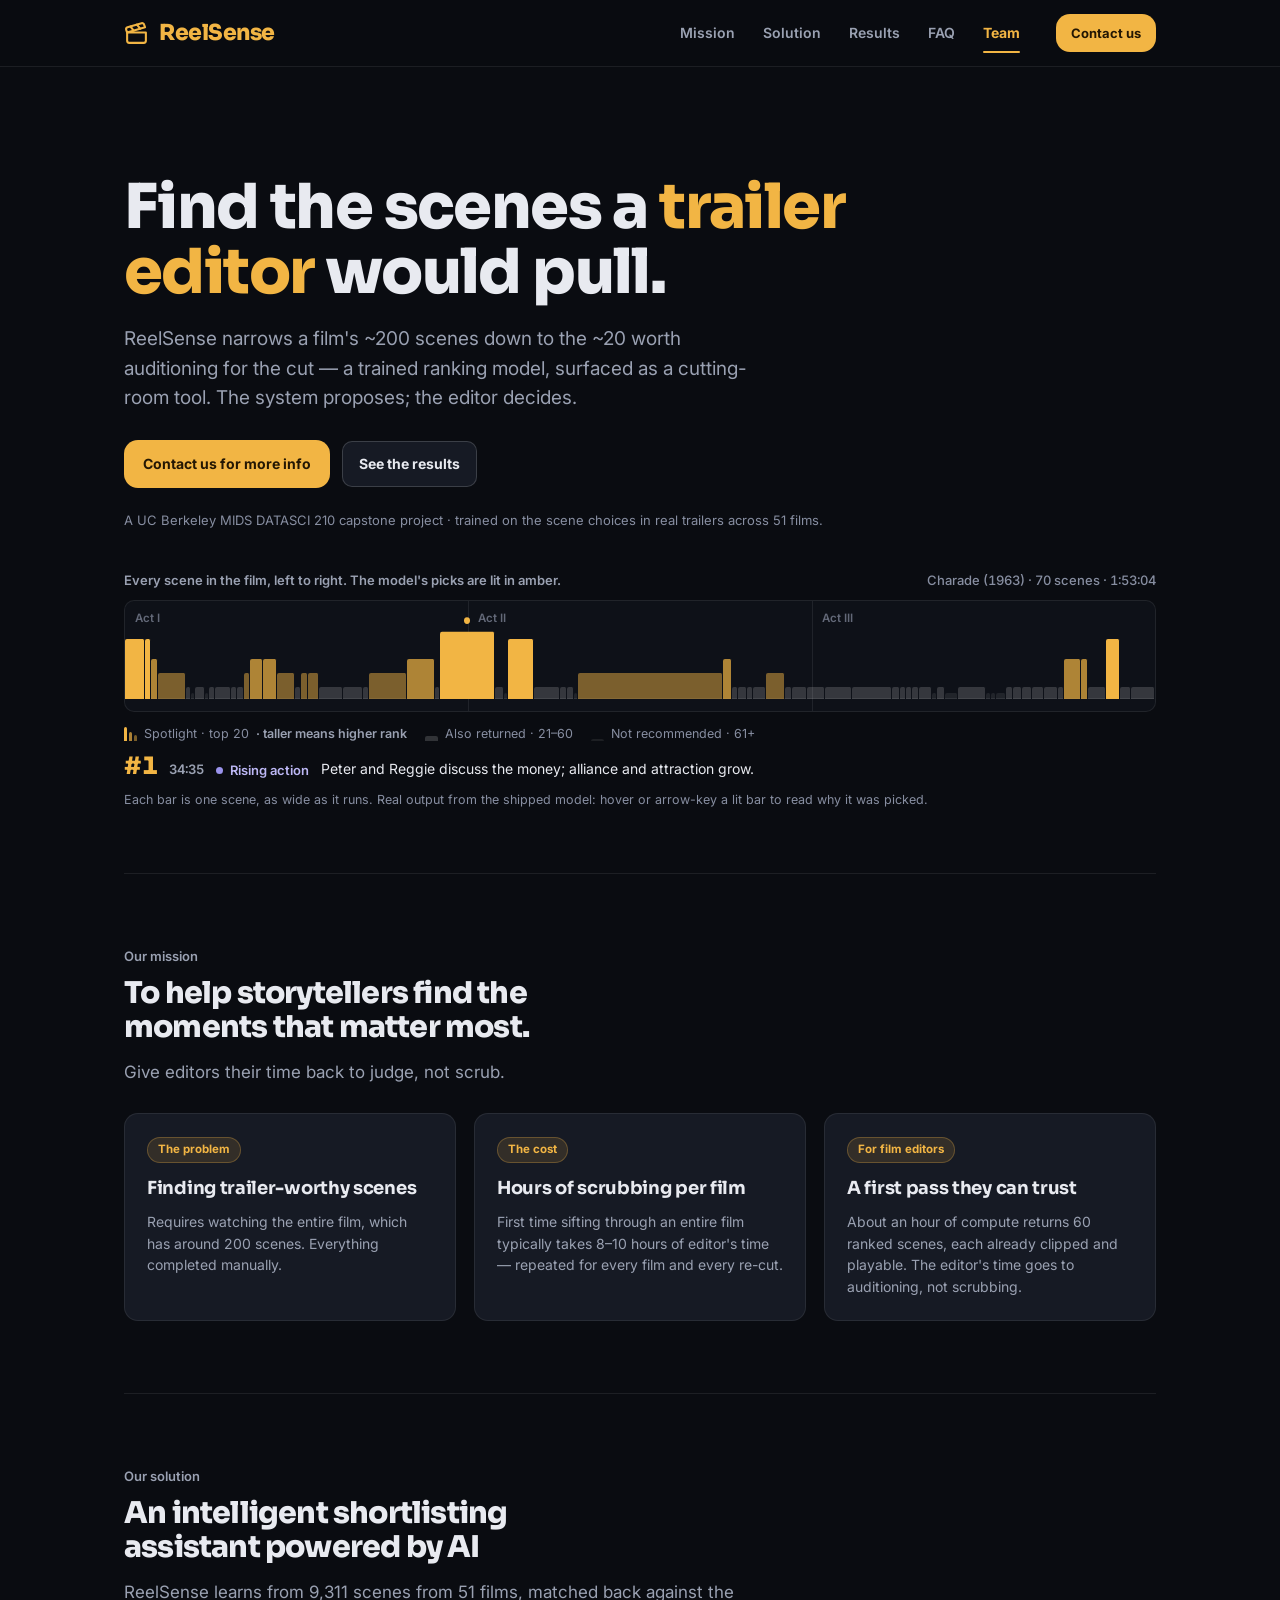
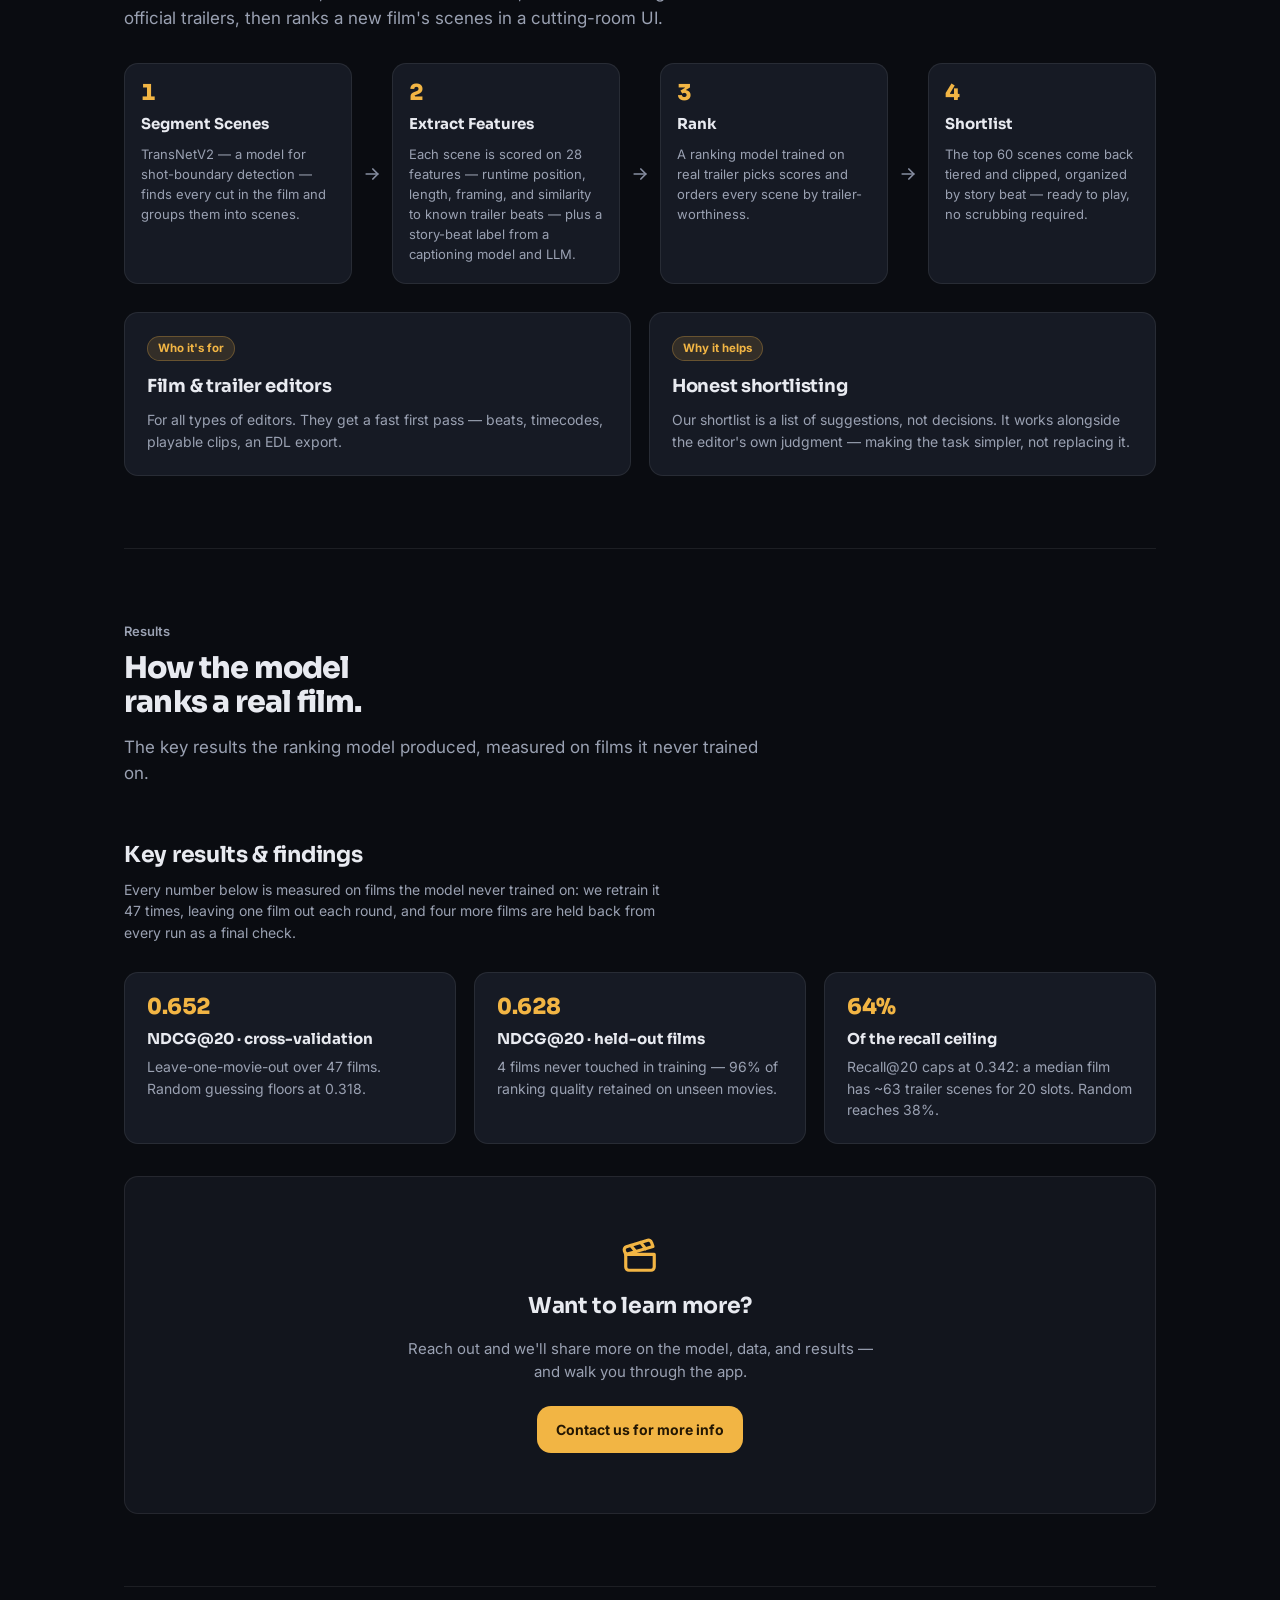
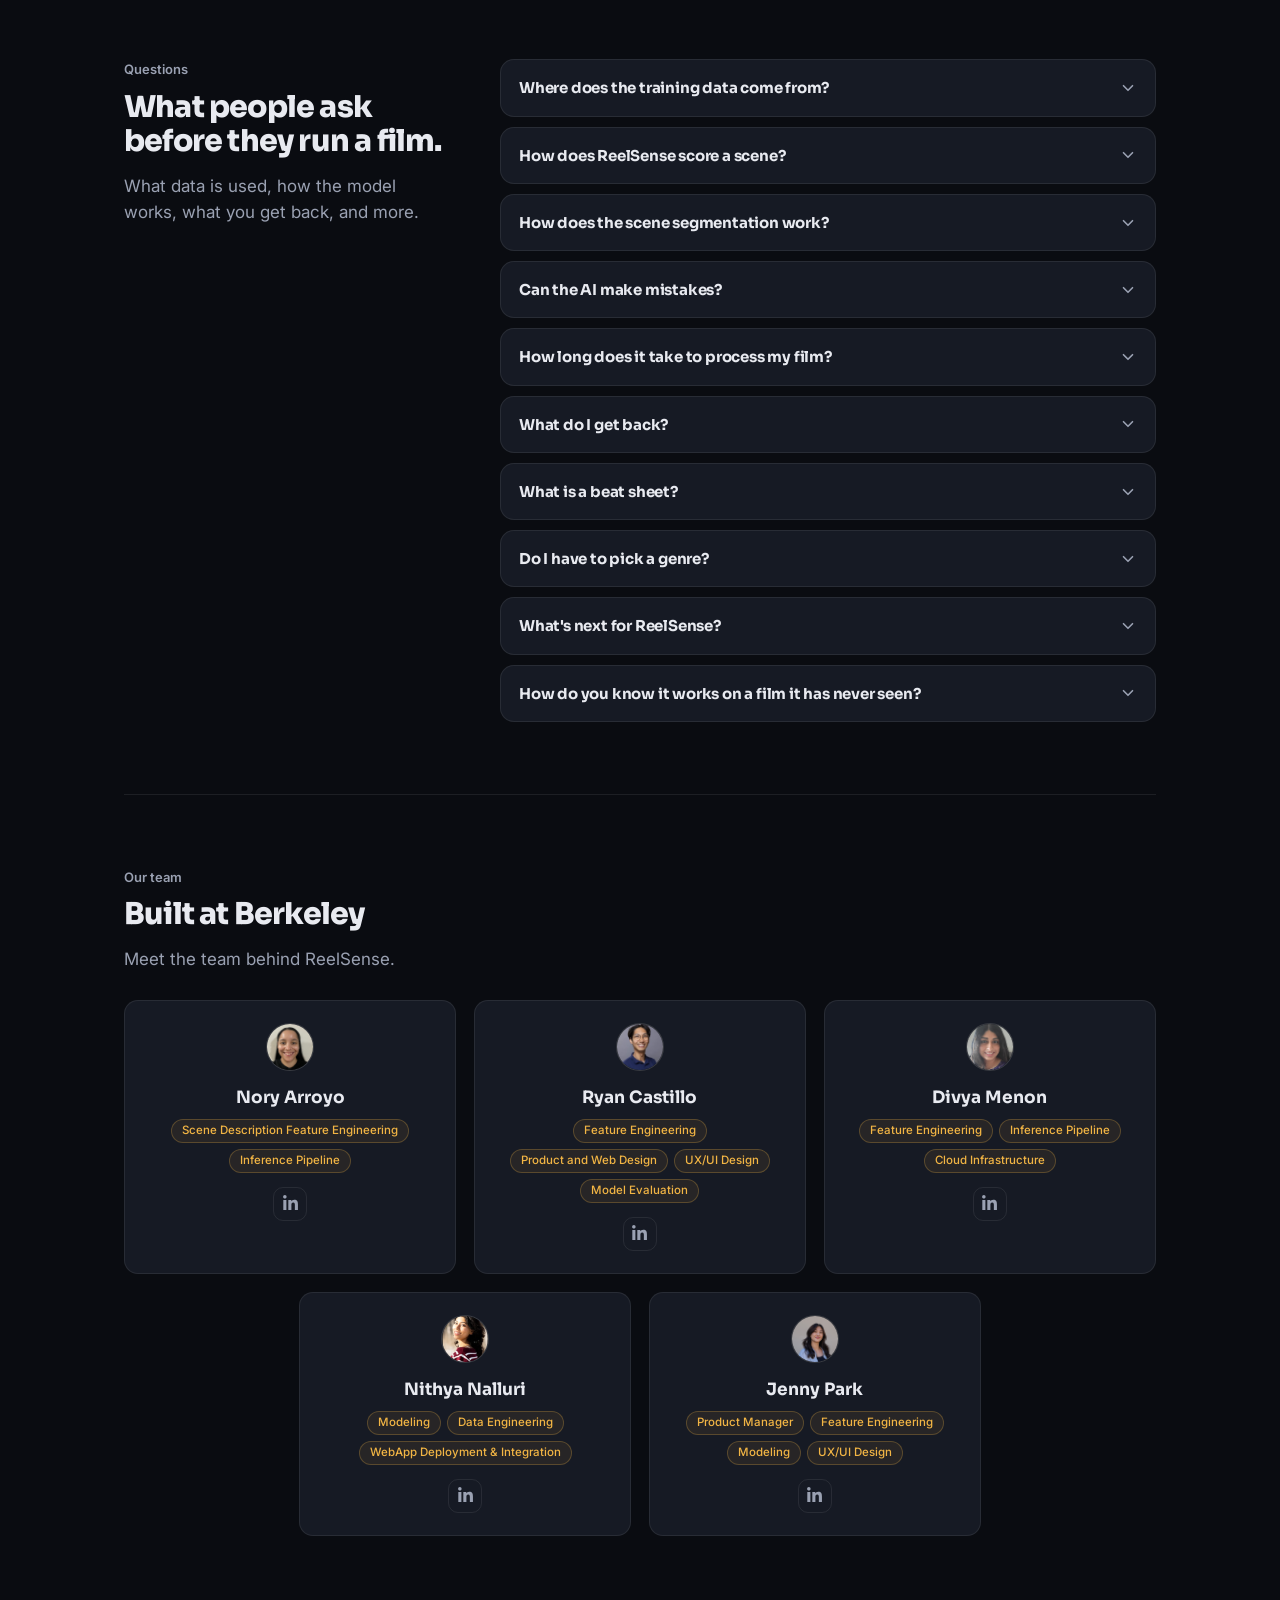
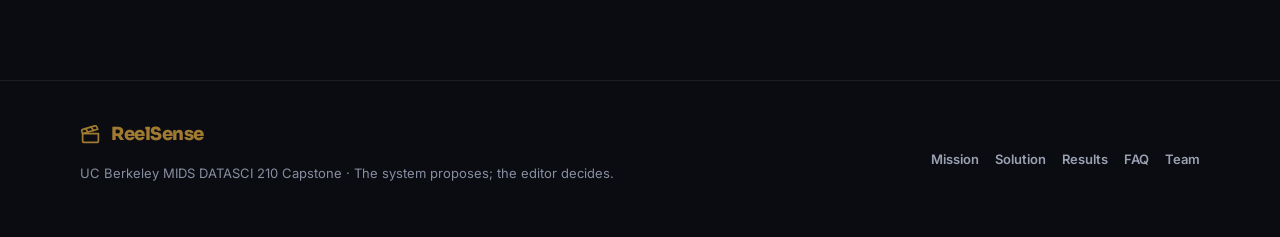
==== commit 5ba0bc0c: "Website summarized" ====
--- a/docs/index.html
+++ b/docs/index.html
@@ -165,28 +165,26 @@
         <div class="grid grid-3">
           <article class="card">
             <span class="card-tag">The problem</span>
-            <h3>~200 scenes, ~20 that matter</h3>
-            <p>
-              A feature averages ~180 scenes; the ones a real trailer pulls sit anywhere in the
-              runtime, and there's no marker on them. Finding them means watching everything.
+            <h3>Finding trailer-worthy scenes</h3>
+            <p>
+              Requires watching the entire film, which has around 200 scenes. Everything
+              completed manually.
             </p>
           </article>
           <article class="card">
             <span class="card-tag">The cost</span>
-            <h3>8–10 hours of scrubbing per film</h3>
-            <p>
-              That first pass usually takes an editor 8–10 hours of sifting through a film's ~200
-              scenes — repeated for every film and every re-cut, always against a deadline. Under
-              that pressure the search gets cut short — and good scenes get missed.
+            <h3>Hours of scrubbing per film</h3>
+            <p>
+              First time sifting through an entire film typically takes 8–10 hours of editor's
+              time — repeated for every film and every re-cut.
             </p>
           </article>
           <article class="card">
             <span class="card-tag">For film editors</span>
             <h3>A first pass they can trust</h3>
             <p>
-              About an hour of compute returns 60 ranked candidates, each already clipped and
-              playable — two of every three spotlight picks are scenes real trailers used. The
-              editor's time goes to auditioning, not scrubbing.
+              About an hour of compute returns 60 ranked scenes, each already clipped and
+              playable. The editor's time goes to auditioning, not scrubbing.
             </p>
           </article>
         </div>
@@ -197,10 +195,8 @@
         <p class="section-kicker">Our solution</p>
         <h2 class="section-title">An intelligent shortlisting assistant powered by AI</h2>
         <p class="section-lead">
-          ReelSense learns the scenes real trailers pull, then ranks a new film's scenes the
-          same way — and surfaces the result in a calm cutting-room UI. The ground truth is
-          9,311 scenes from 51 films, matched back against the official trailers actually cut
-          from them.
+          ReelSense learns from 9,311 scenes from 51 films, matched back against the official
+          trailers, then ranks a new film's scenes in a cutting-room UI.
         </p>
 
         <!-- what it is: the pipeline -->
@@ -209,8 +205,8 @@
             <span class="step-num">1</span>
             <h3>Segment Scenes</h3>
             <p>
-              TransNetV2 — a deep model for shot-boundary detection — finds every cut in the
-              film, and adjacent shots are grouped into scenes: the unit an editor thinks in.
+              TransNetV2 — a model for shot-boundary detection — finds every cut in the film and
+              groups them into scenes.
             </p>
           </div>
           <svg class="pipe-arrow" width="20" height="20" viewBox="0 0 24 24" fill="none" stroke="currentColor" stroke-width="2" stroke-linecap="round" stroke-linejoin="round" aria-hidden="true"><path d="M5 12h14" /><path d="m13 6 6 6-6 6" /></svg>
@@ -218,9 +214,9 @@
             <span class="step-num">2</span>
             <h3>Extract Features</h3>
             <p>
-              28 numbers per scene: where it falls in the runtime, how long it runs, CLIP
-              image-embedding similarity to five trailer-beat phrases, and how it's framed —
-              close-up, medium, wide. A captioning model and an LLM add its story beat.
+              Each scene is scored on 28 features — runtime position, length, framing, and
+              similarity to known trailer beats — plus a story-beat label from a captioning
+              model and LLM.
             </p>
           </div>
           <svg class="pipe-arrow" width="20" height="20" viewBox="0 0 24 24" fill="none" stroke="currentColor" stroke-width="2" stroke-linecap="round" stroke-linejoin="round" aria-hidden="true"><path d="M5 12h14" /><path d="m13 6 6 6-6 6" /></svg>
@@ -228,8 +224,8 @@
             <span class="step-num">3</span>
             <h3>Rank</h3>
             <p>
-              A gradient-boosted ranking model, trained on which scenes real trailers used,
-              scores every scene for trailer-worthiness and orders the film top to bottom.
+              A ranking model trained on real trailer picks scores and orders every scene by
+              trailer-worthiness.
             </p>
           </div>
           <svg class="pipe-arrow" width="20" height="20" viewBox="0 0 24 24" fill="none" stroke="currentColor" stroke-width="2" stroke-linecap="round" stroke-linejoin="round" aria-hidden="true"><path d="M5 12h14" /><path d="m13 6 6 6-6 6" /></svg>
@@ -237,8 +233,8 @@
             <span class="step-num">4</span>
             <h3>Shortlist</h3>
             <p>
-              The top 60 come back tiered — 20 spotlighted, the rest one click away — laid out
-              by story beat, each clipped and ready to play. Past rank 80 we recommend nothing.
+              The top 60 scenes come back tiered and clipped, organized by story beat — ready to
+              play, no scrubbing required.
             </p>
           </div>
         </div>
@@ -246,20 +242,18 @@
         <div class="grid grid-2">
           <article class="card">
             <span class="card-tag">Who it's for</span>
-            <h3>Film &amp; trailer editors — and the graders judging the work</h3>
-            <p>
-              Editors get a fast first pass in language they already use — beats, slots,
-              timecodes, playable clips, an EDL export. Graders and faculty get a methodology
-              that's discoverable and honest, one layer beneath the product surface.
+            <h3>Film &amp; trailer editors</h3>
+            <p>
+              For all types of editors. They get a fast first pass — beats, timecodes, playable
+              clips, an EDL export.
             </p>
           </article>
           <article class="card">
             <span class="card-tag">Why it helps</span>
-            <h3>Honest shortlisting, not automation theater</h3>
-            <p>
-              Every surface is a shortlist to judge, not an answer to accept. Per-film scores,
-              held-out generalization, and the model's known biases are admitted in the product
-              — so the ranking earns trust instead of demanding it.
+            <h3>Honest shortlisting</h3>
+            <p>
+              Our shortlist is a list of suggestions, not decisions. It works alongside the
+              editor's own judgment — making the task simpler, not replacing it.
             </p>
           </article>
         </div>
@@ -305,7 +299,7 @@
           </article>
           <article class="finding">
             <p class="finding-lead">64%</p>
-            <h3>Of the recall ceiling (0.218 Recall@20)</h3>
+            <h3>Of the recall ceiling</h3>
             <p>
               Recall@20 caps at 0.342: a median film has ~63 trailer scenes for 20 slots.
               Random reaches 38%.
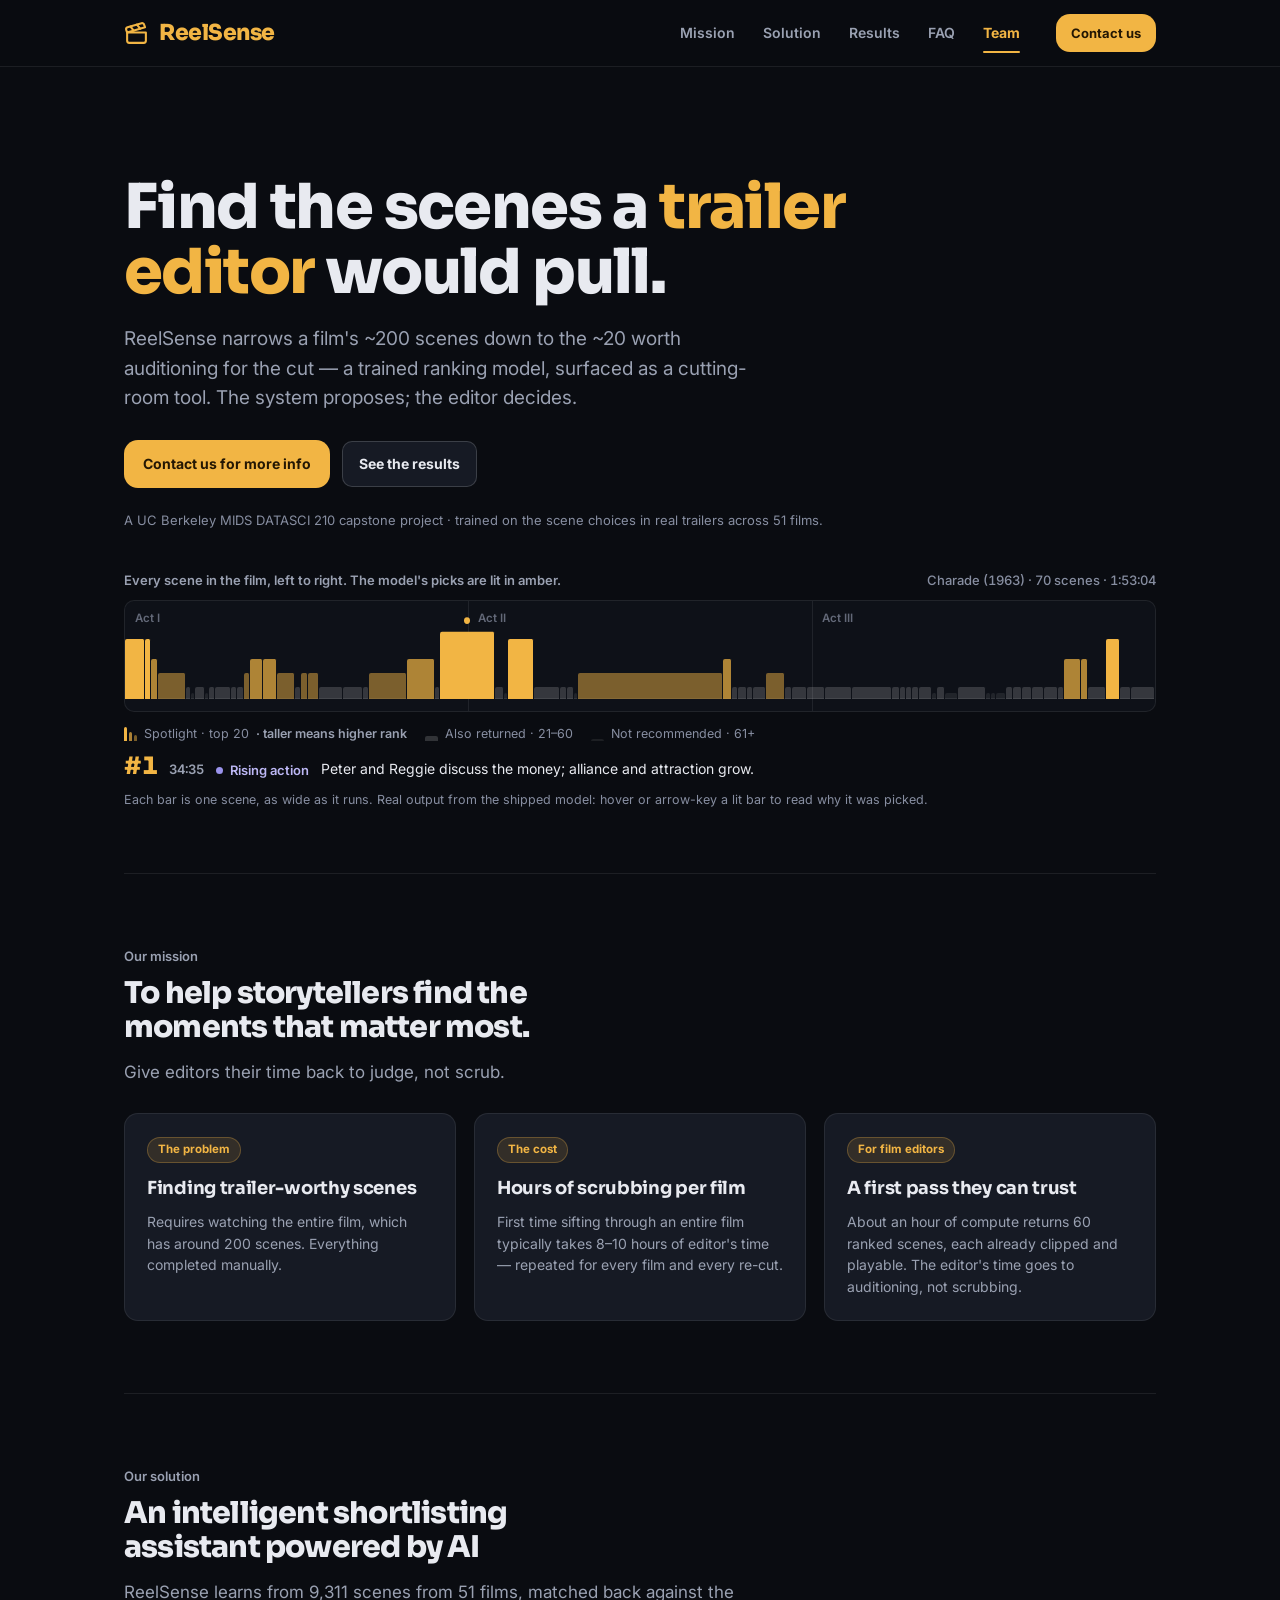
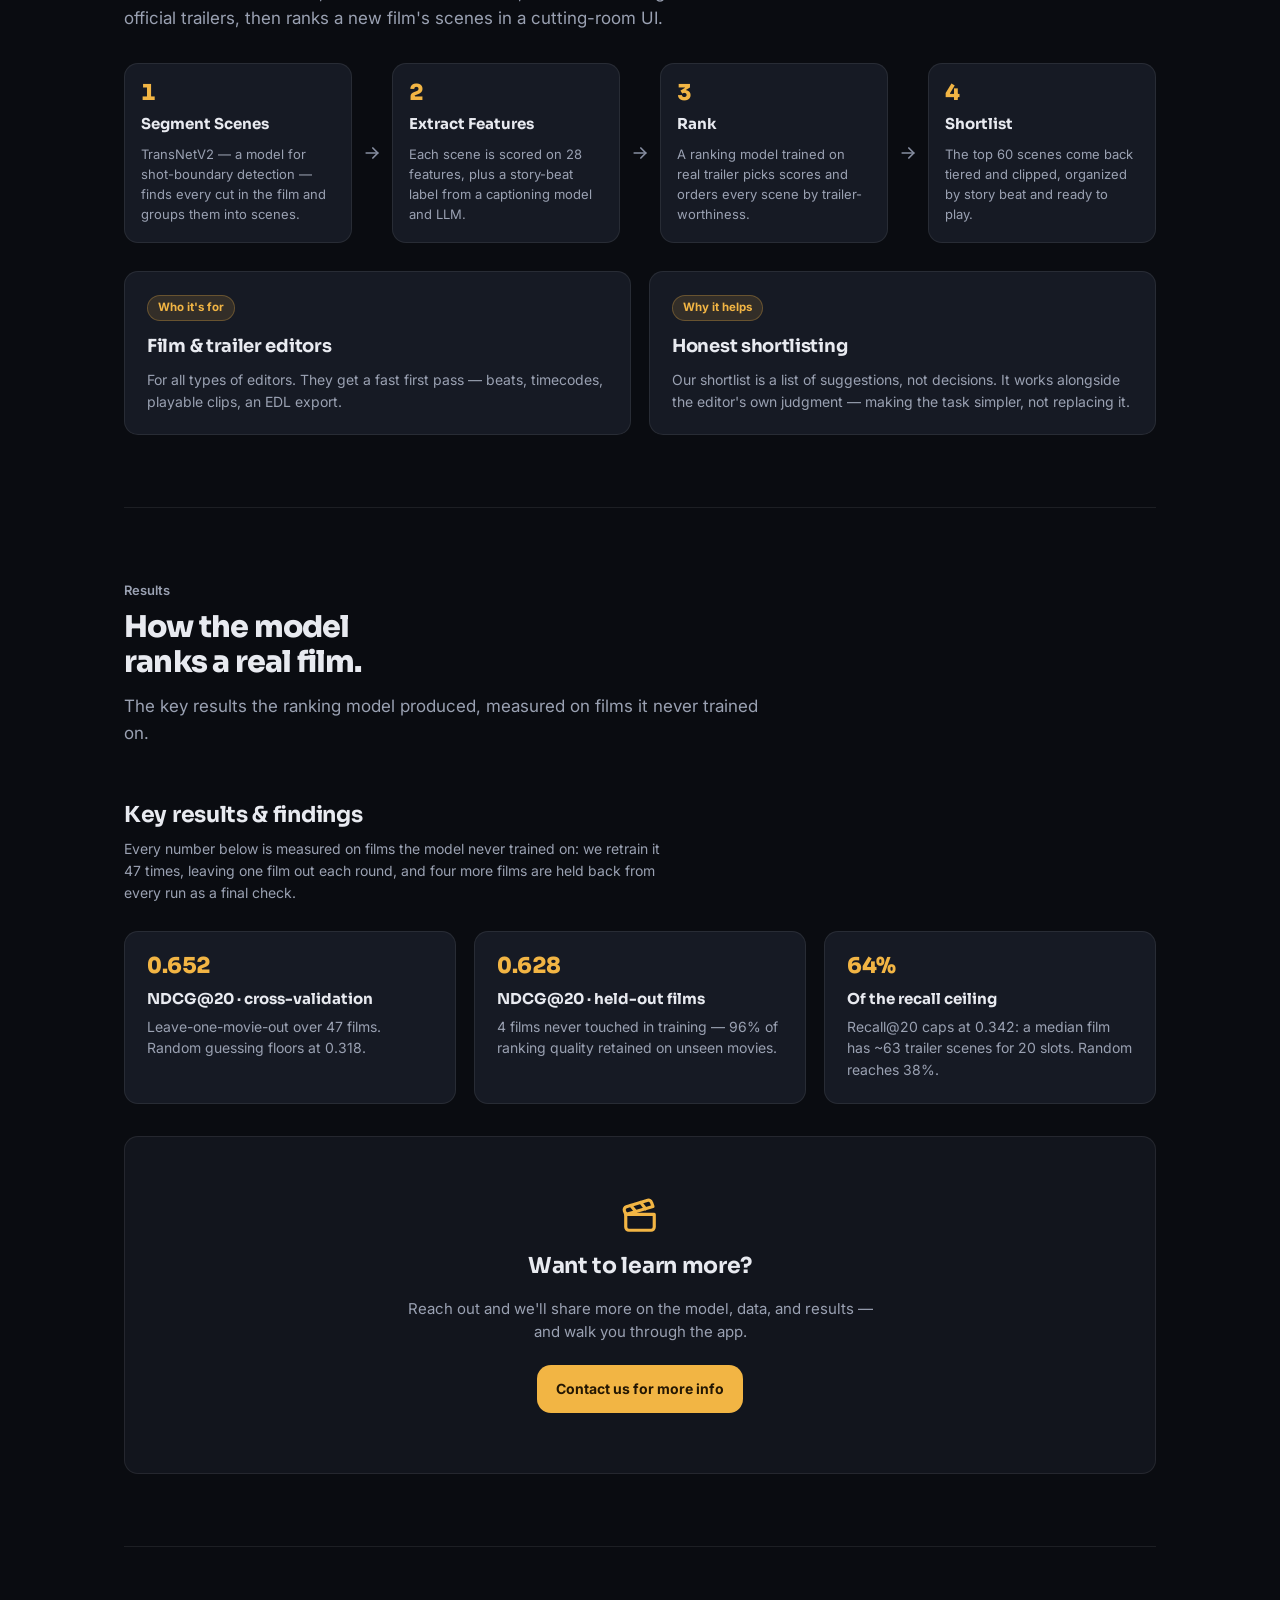
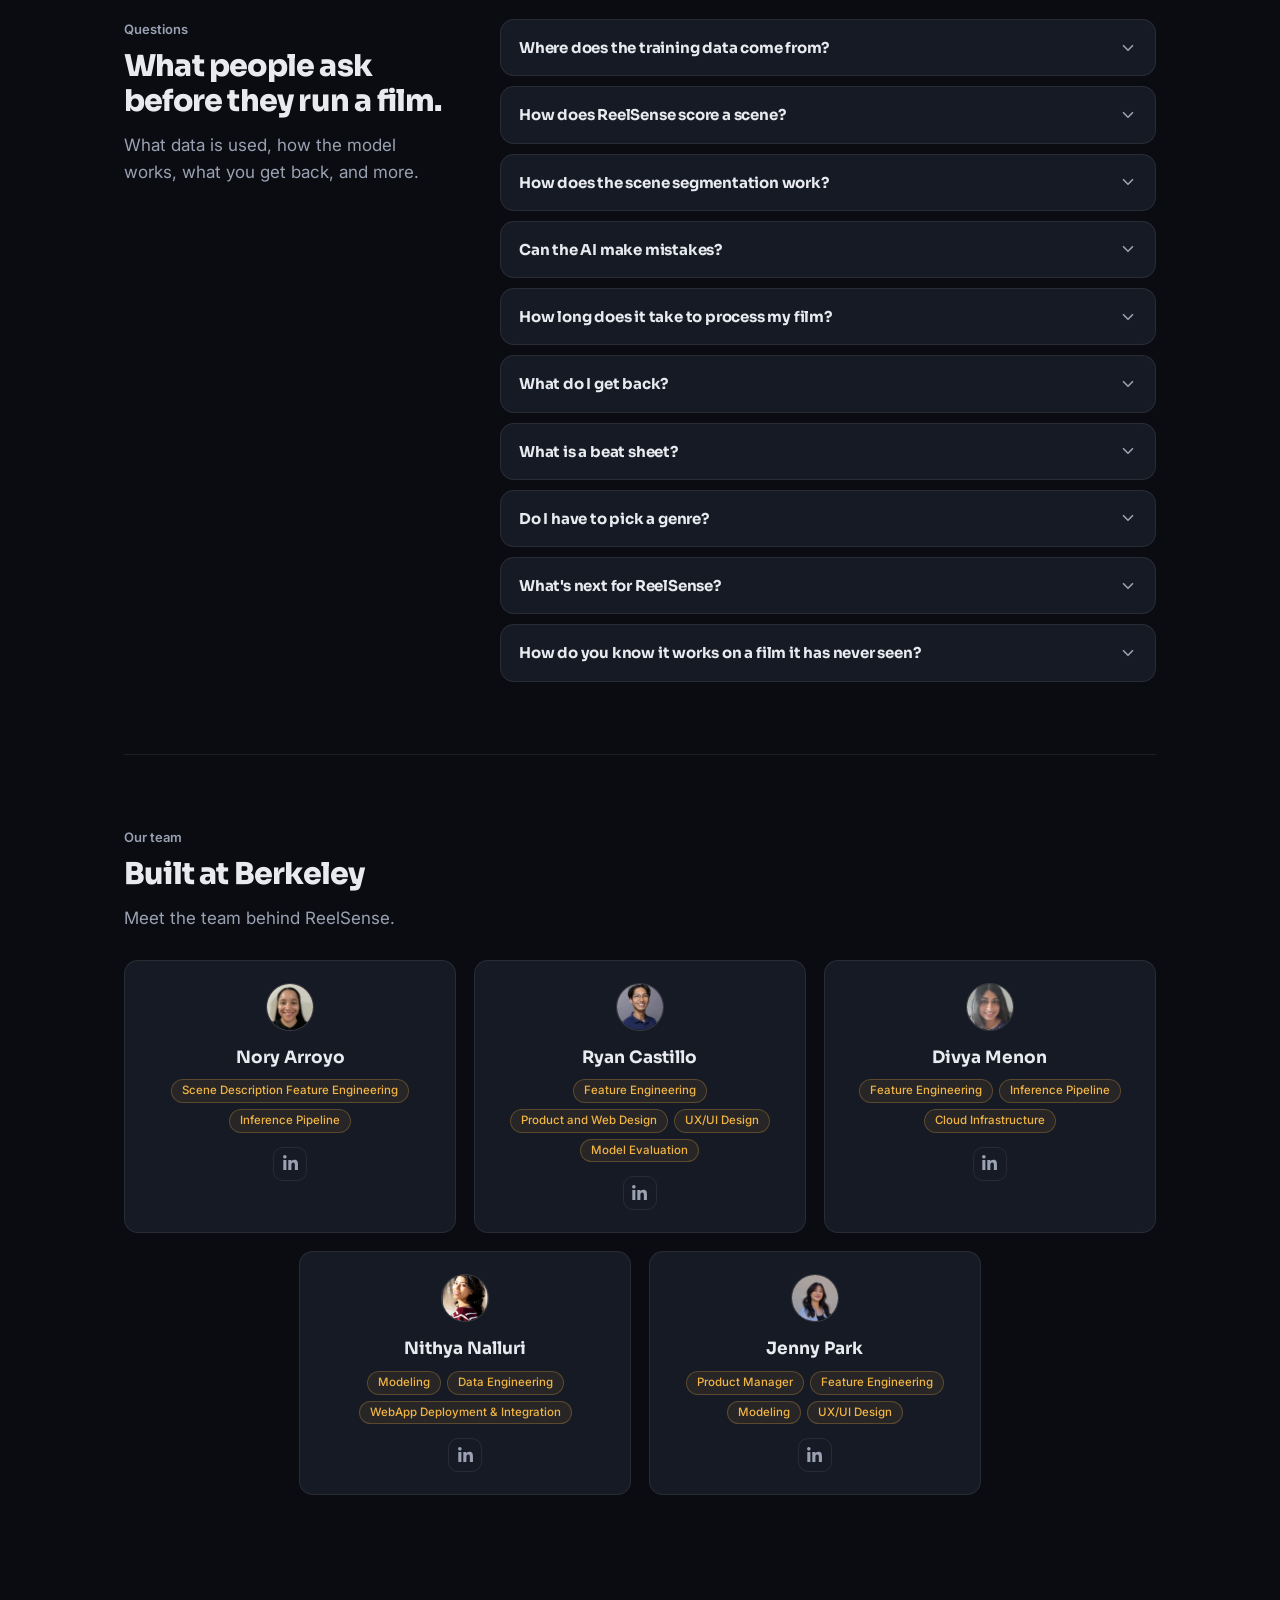
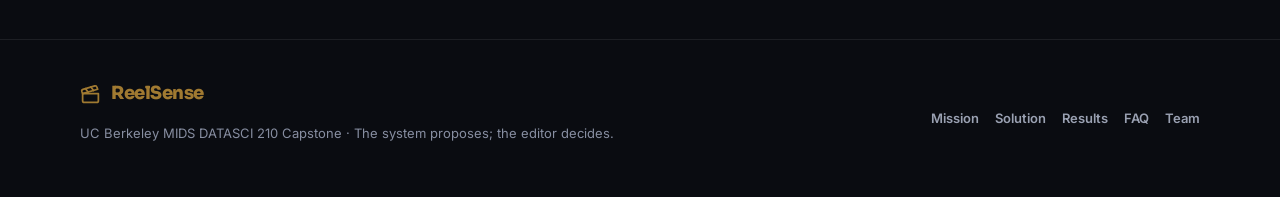
==== commit f2cb3a82: "Latest change" ====
--- a/docs/index.html
+++ b/docs/index.html
@@ -214,8 +214,7 @@
             <span class="step-num">2</span>
             <h3>Extract Features</h3>
             <p>
-              Each scene is scored on 28 features — runtime position, length, framing, and
-              similarity to known trailer beats — plus a story-beat label from a captioning
+              Each scene is scored on 28 features, plus a story-beat label from a captioning
               model and LLM.
             </p>
           </div>
@@ -233,8 +232,8 @@
             <span class="step-num">4</span>
             <h3>Shortlist</h3>
             <p>
-              The top 60 scenes come back tiered and clipped, organized by story beat — ready to
-              play, no scrubbing required.
+              The top 60 scenes come back tiered and clipped, organized by story beat and ready
+              to play.
             </p>
           </div>
         </div>
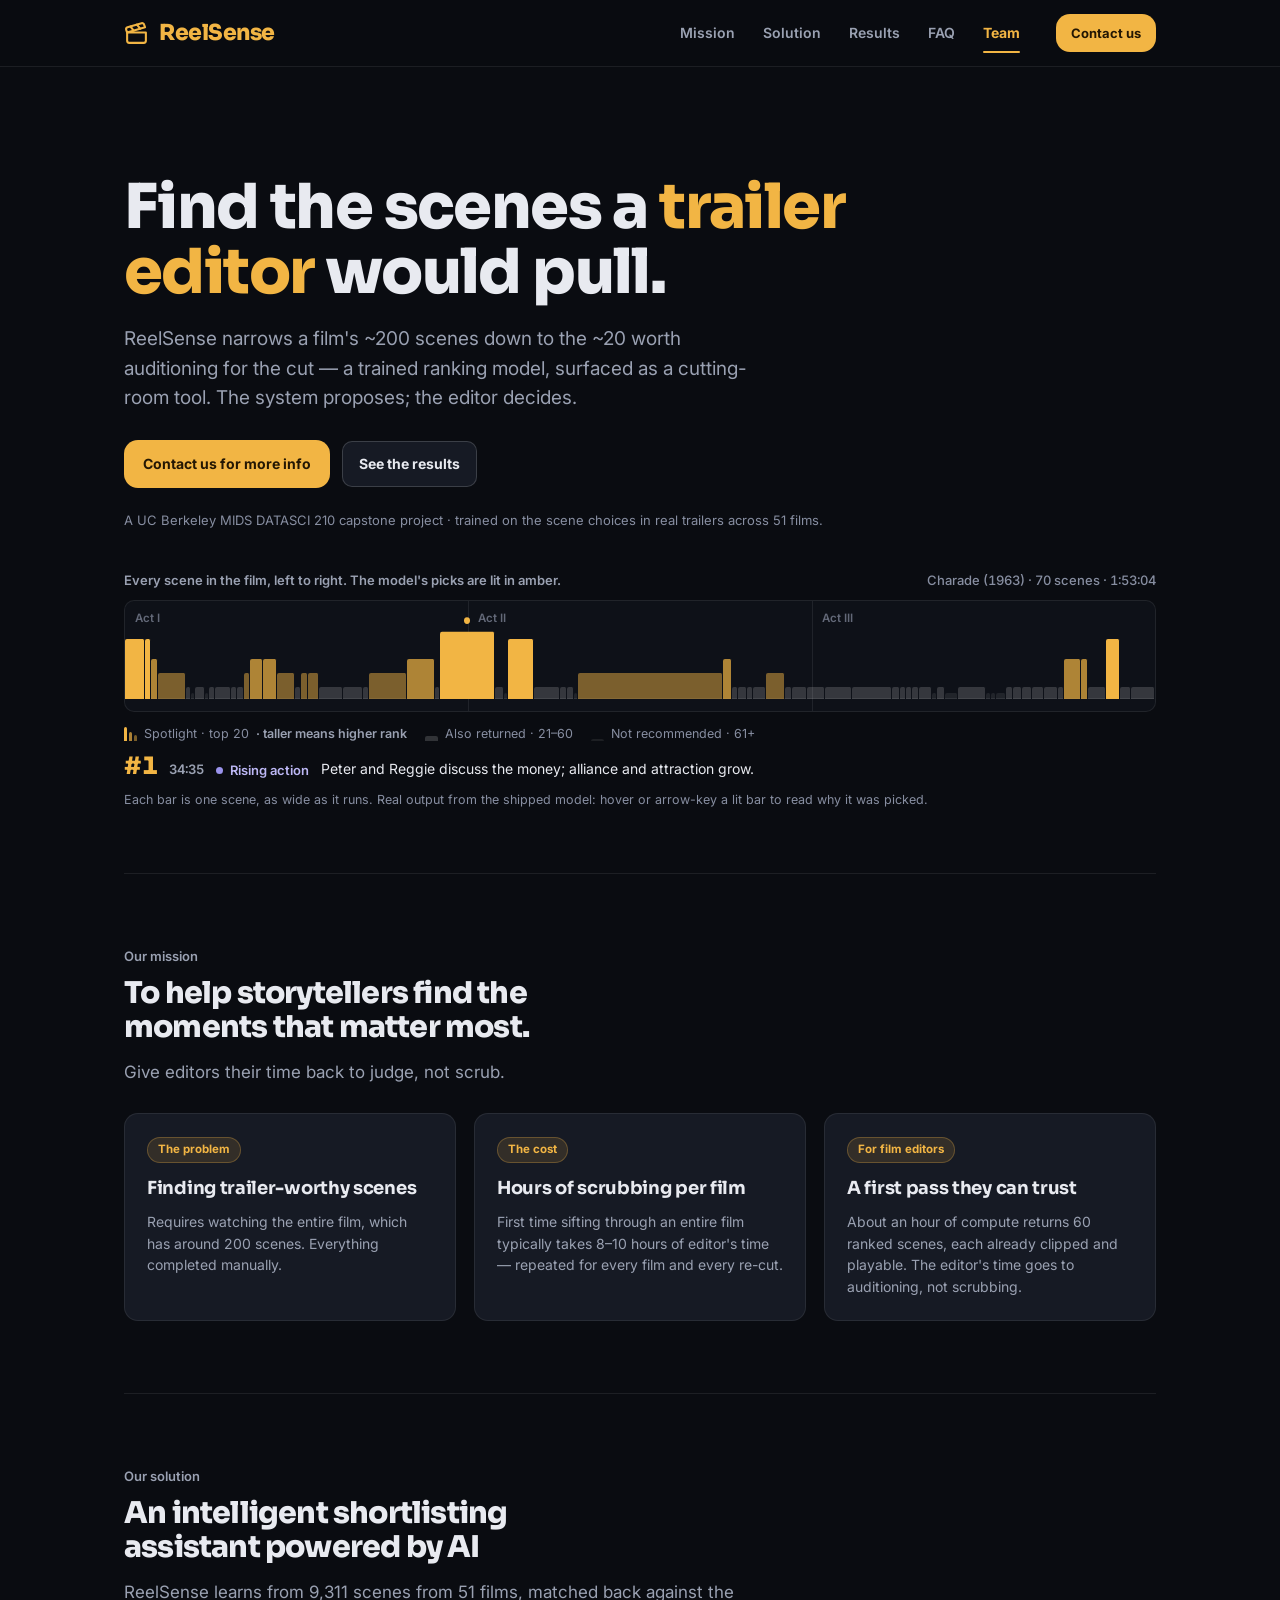
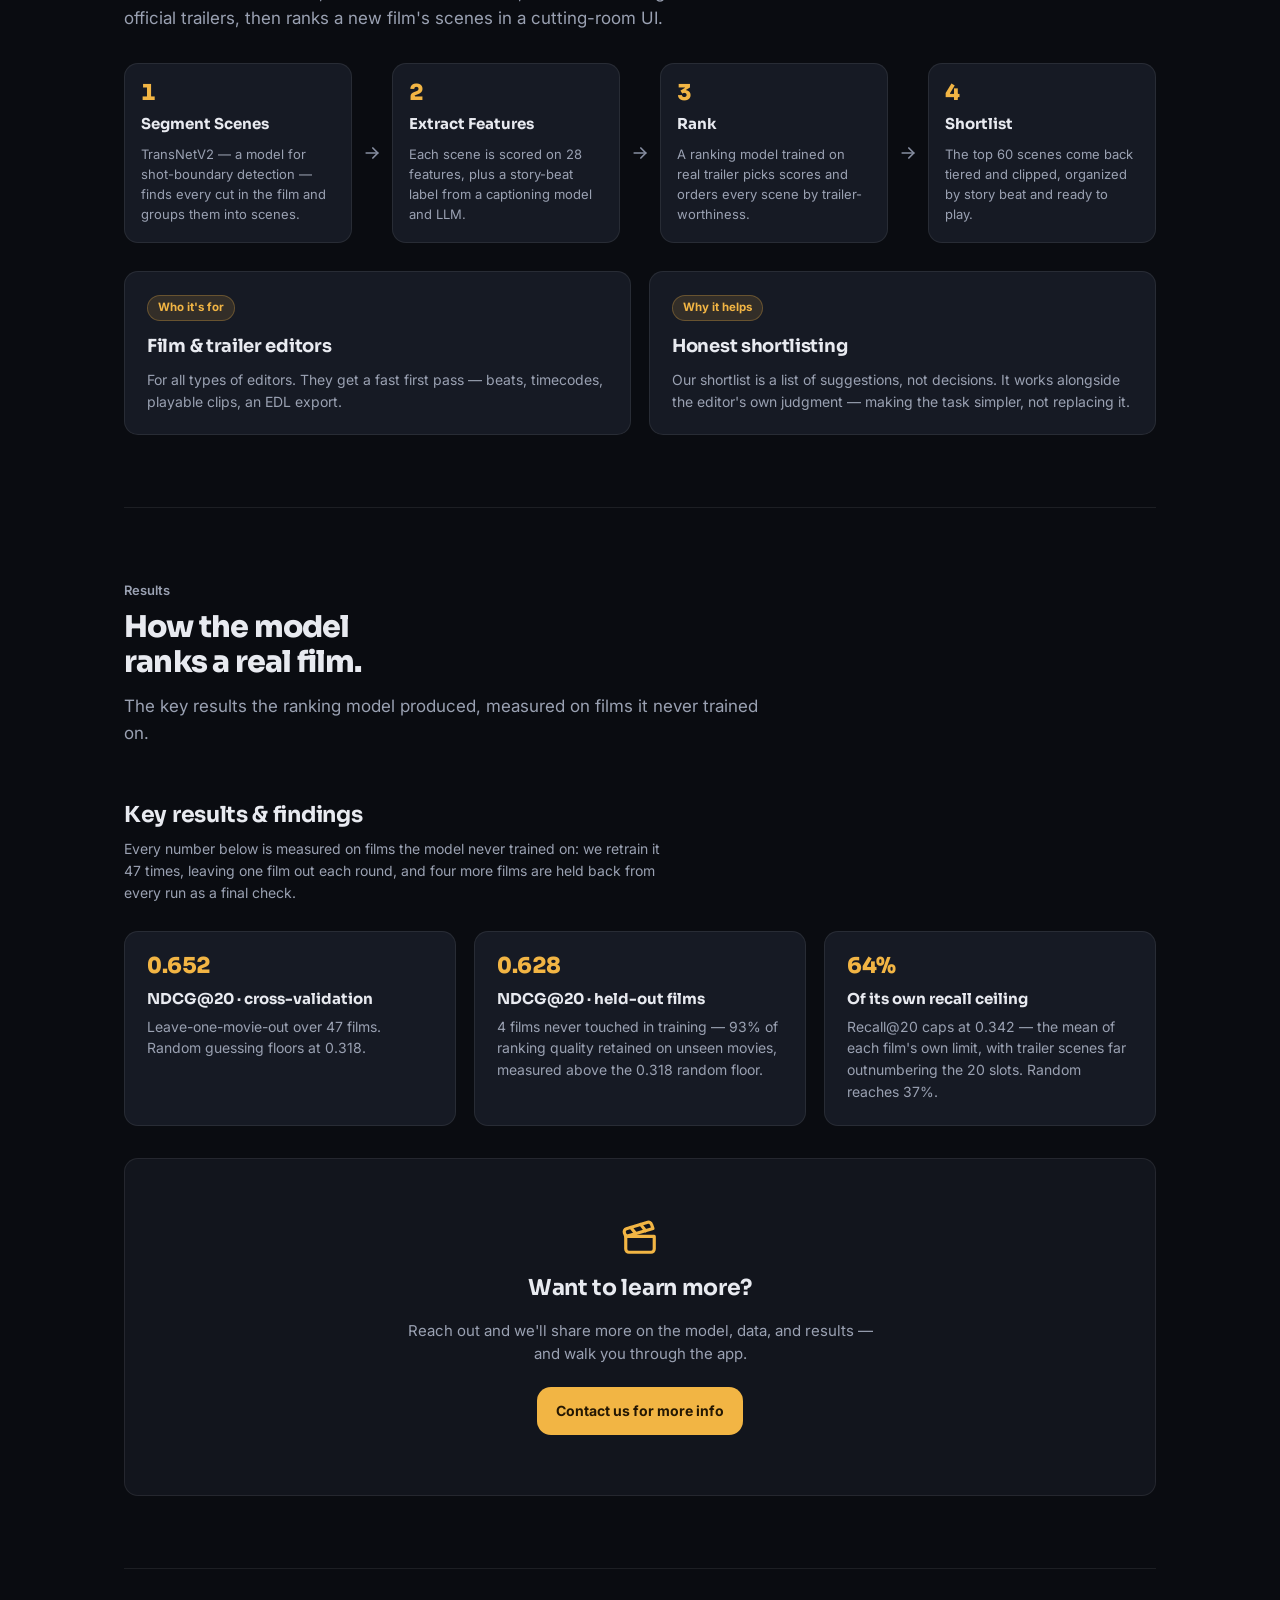
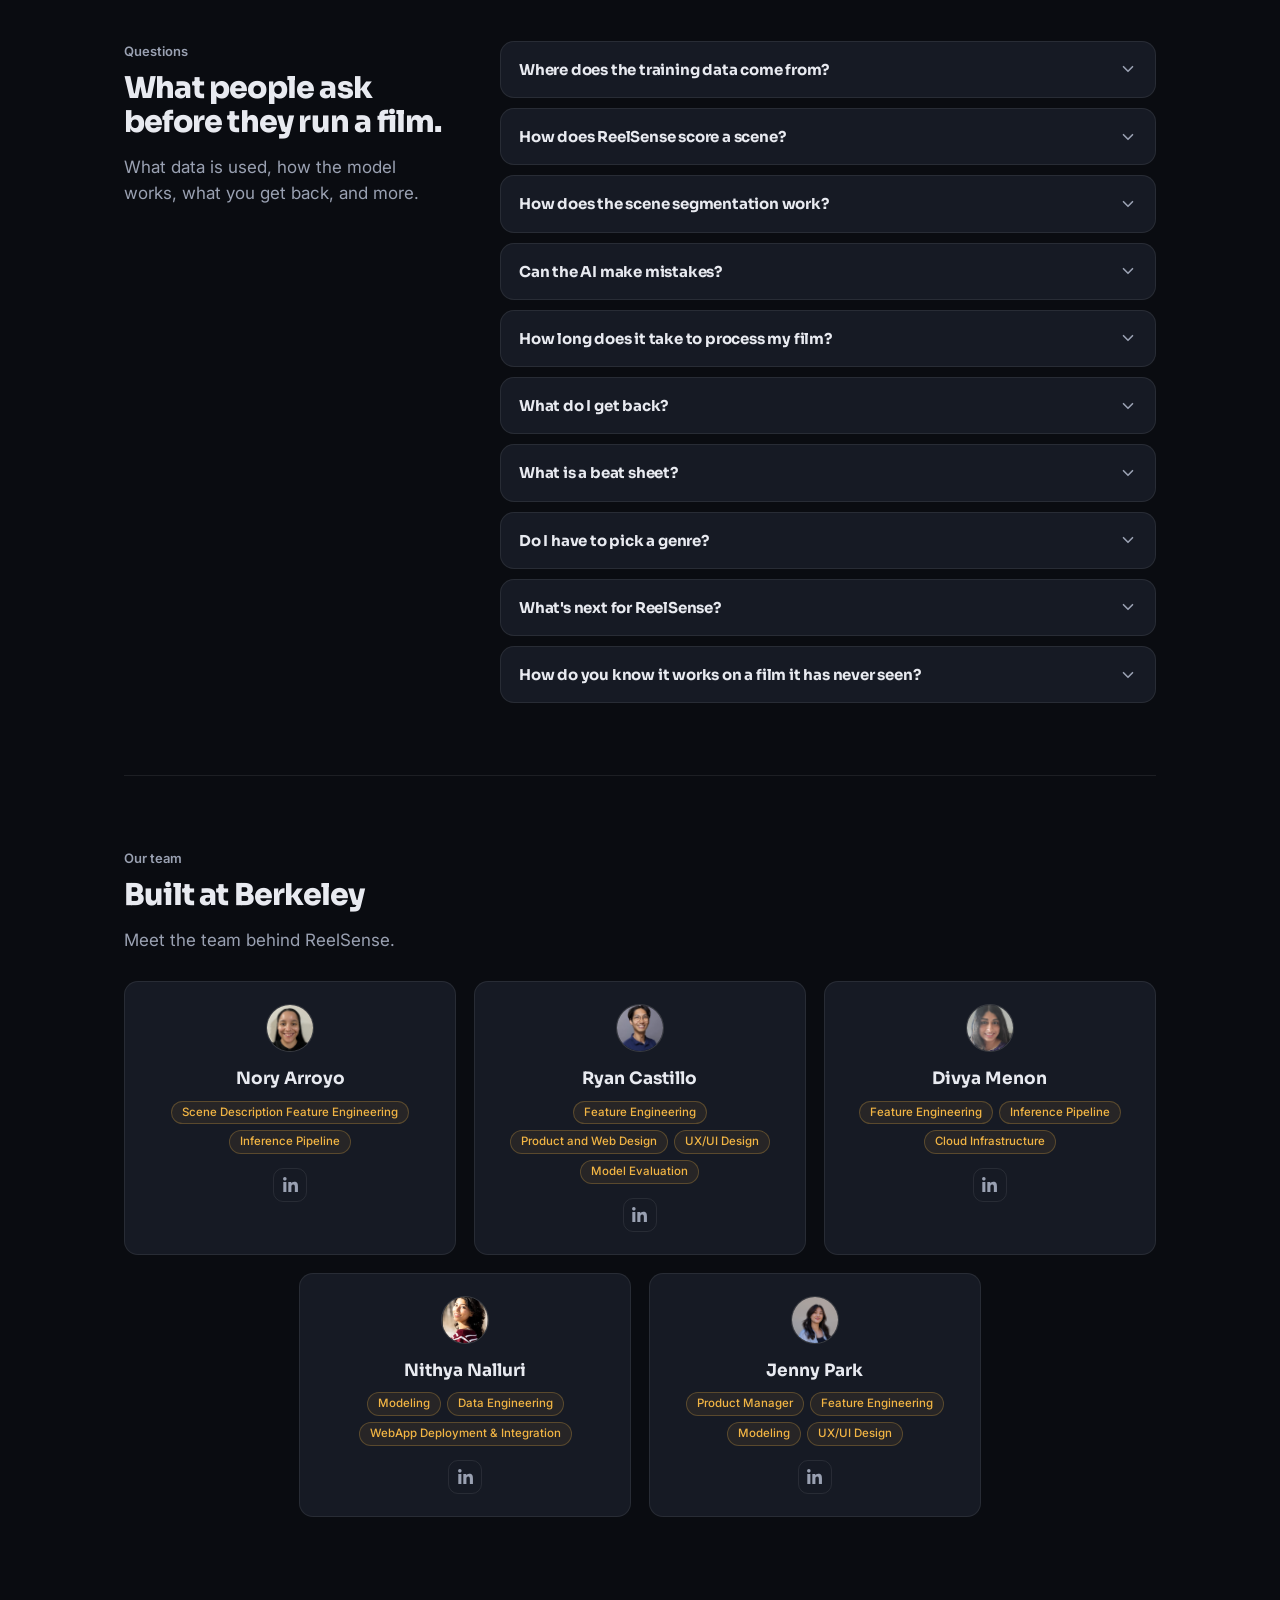
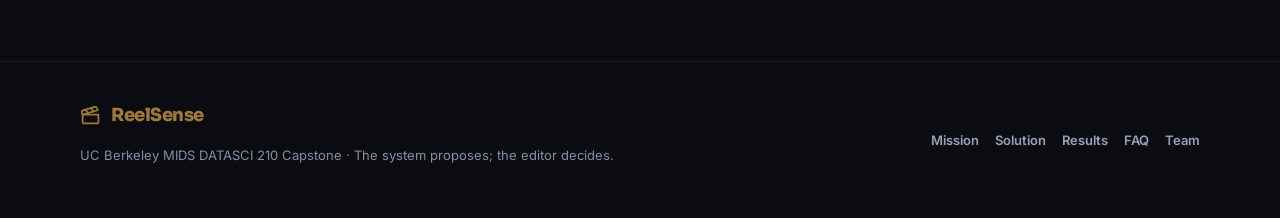
==== commit f423d3e7: "site: correct results figures to the regenerated labels Brings the landing page in line with noteboo" ====
--- a/docs/index.html
+++ b/docs/index.html
@@ -292,16 +292,16 @@
             <p class="finding-lead">0.628</p>
             <h3>NDCG@20 · held-out films</h3>
             <p>
-              4 films never touched in training — 96% of ranking quality retained on unseen
-              movies.
+              4 films never touched in training — 93% of ranking quality retained on unseen
+              movies, measured above the 0.318 random floor.
             </p>
           </article>
           <article class="finding">
             <p class="finding-lead">64%</p>
-            <h3>Of the recall ceiling</h3>
-            <p>
-              Recall@20 caps at 0.342: a median film has ~63 trailer scenes for 20 slots.
-              Random reaches 38%.
+            <h3>Of its own recall ceiling</h3>
+            <p>
+              Recall@20 caps at 0.342 — the mean of each film's own limit, with trailer
+              scenes far outnumbering the 20 slots. Random reaches 37%.
             </p>
           </article>
         </div>
@@ -343,7 +343,7 @@
                   actually released. Every trailer is matched back to the film twice, once through
                   dialogue (comparing trailer subtitles to the film's script) and once visually
                   (comparing trailer keyframes to the film's frames). A scene that turns up in a
-                  trailer becomes a positive example: 3,720 of them, about 40% of all scenes.
+                  trailer becomes a positive example: 3,626 of them, about 39% of all scenes.
                 </p>
                 <p>
                   One correction is worth naming. Our first pass counted every studio-published
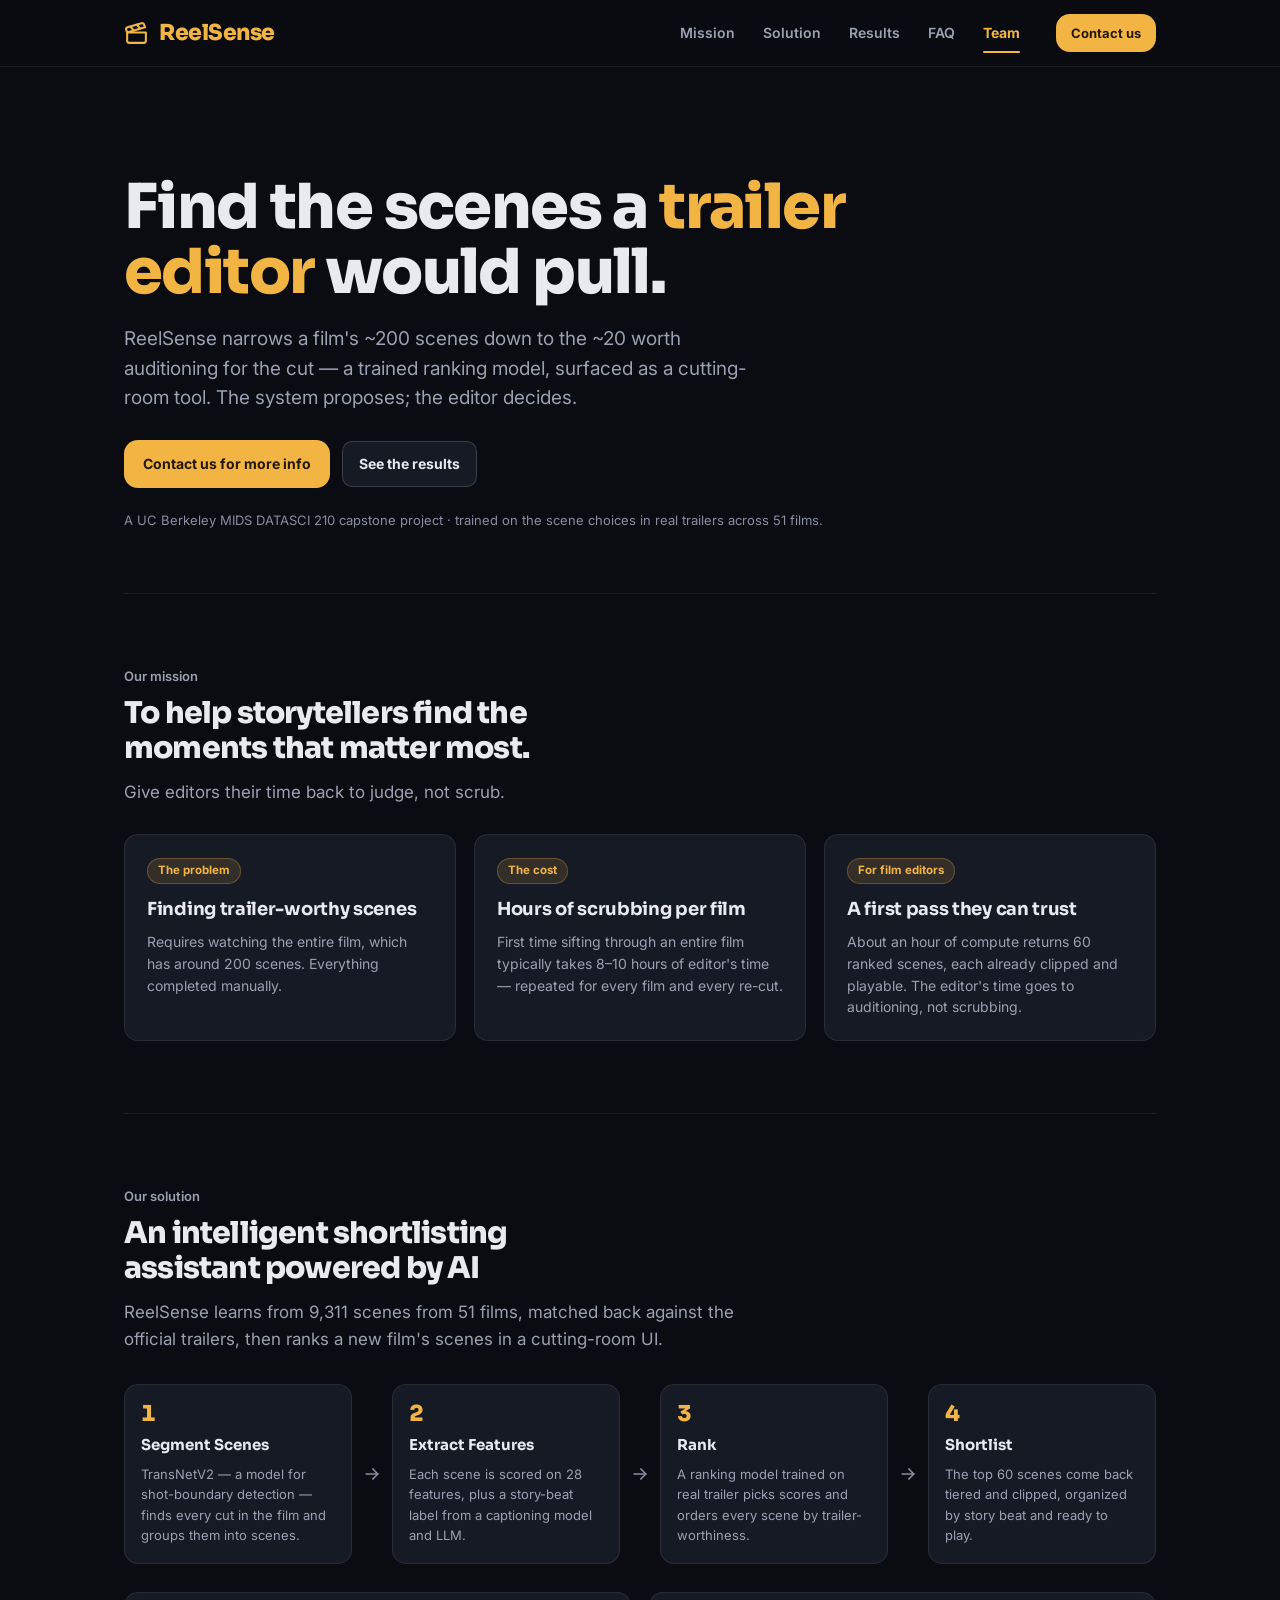
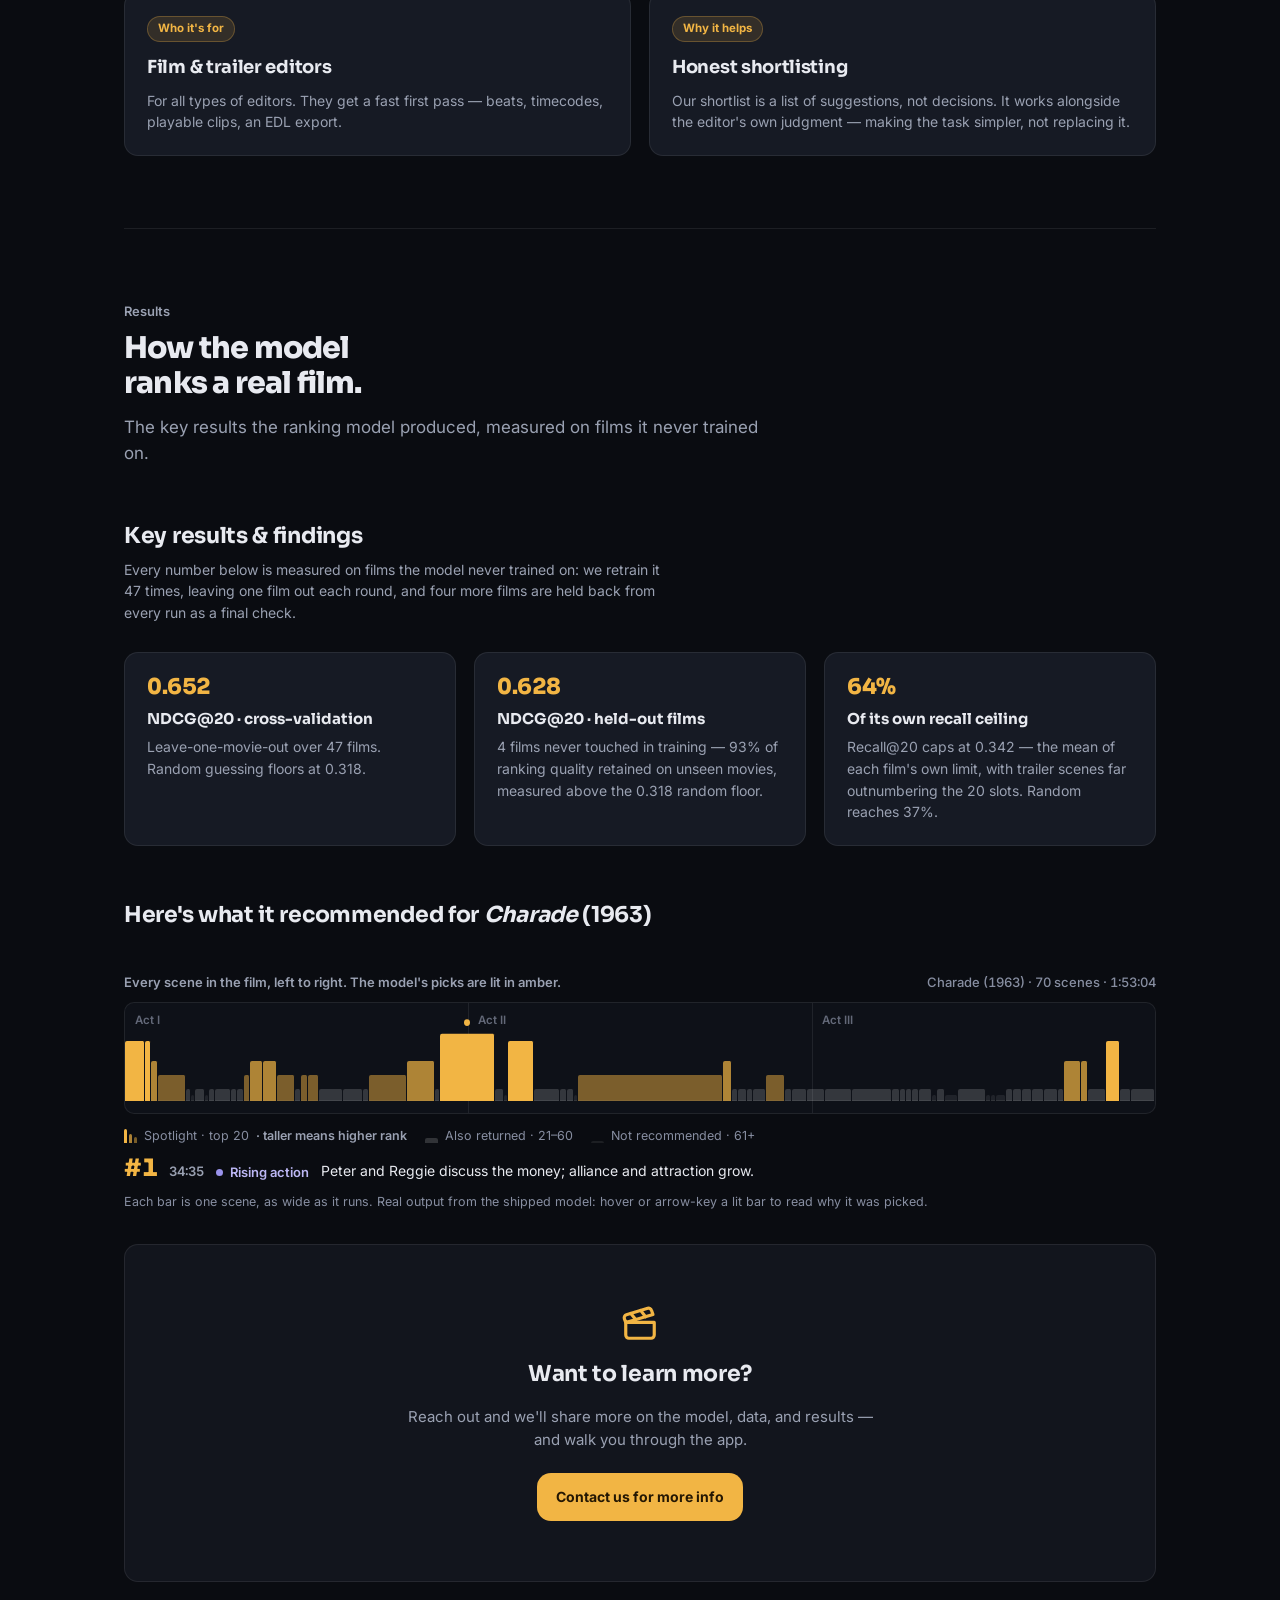
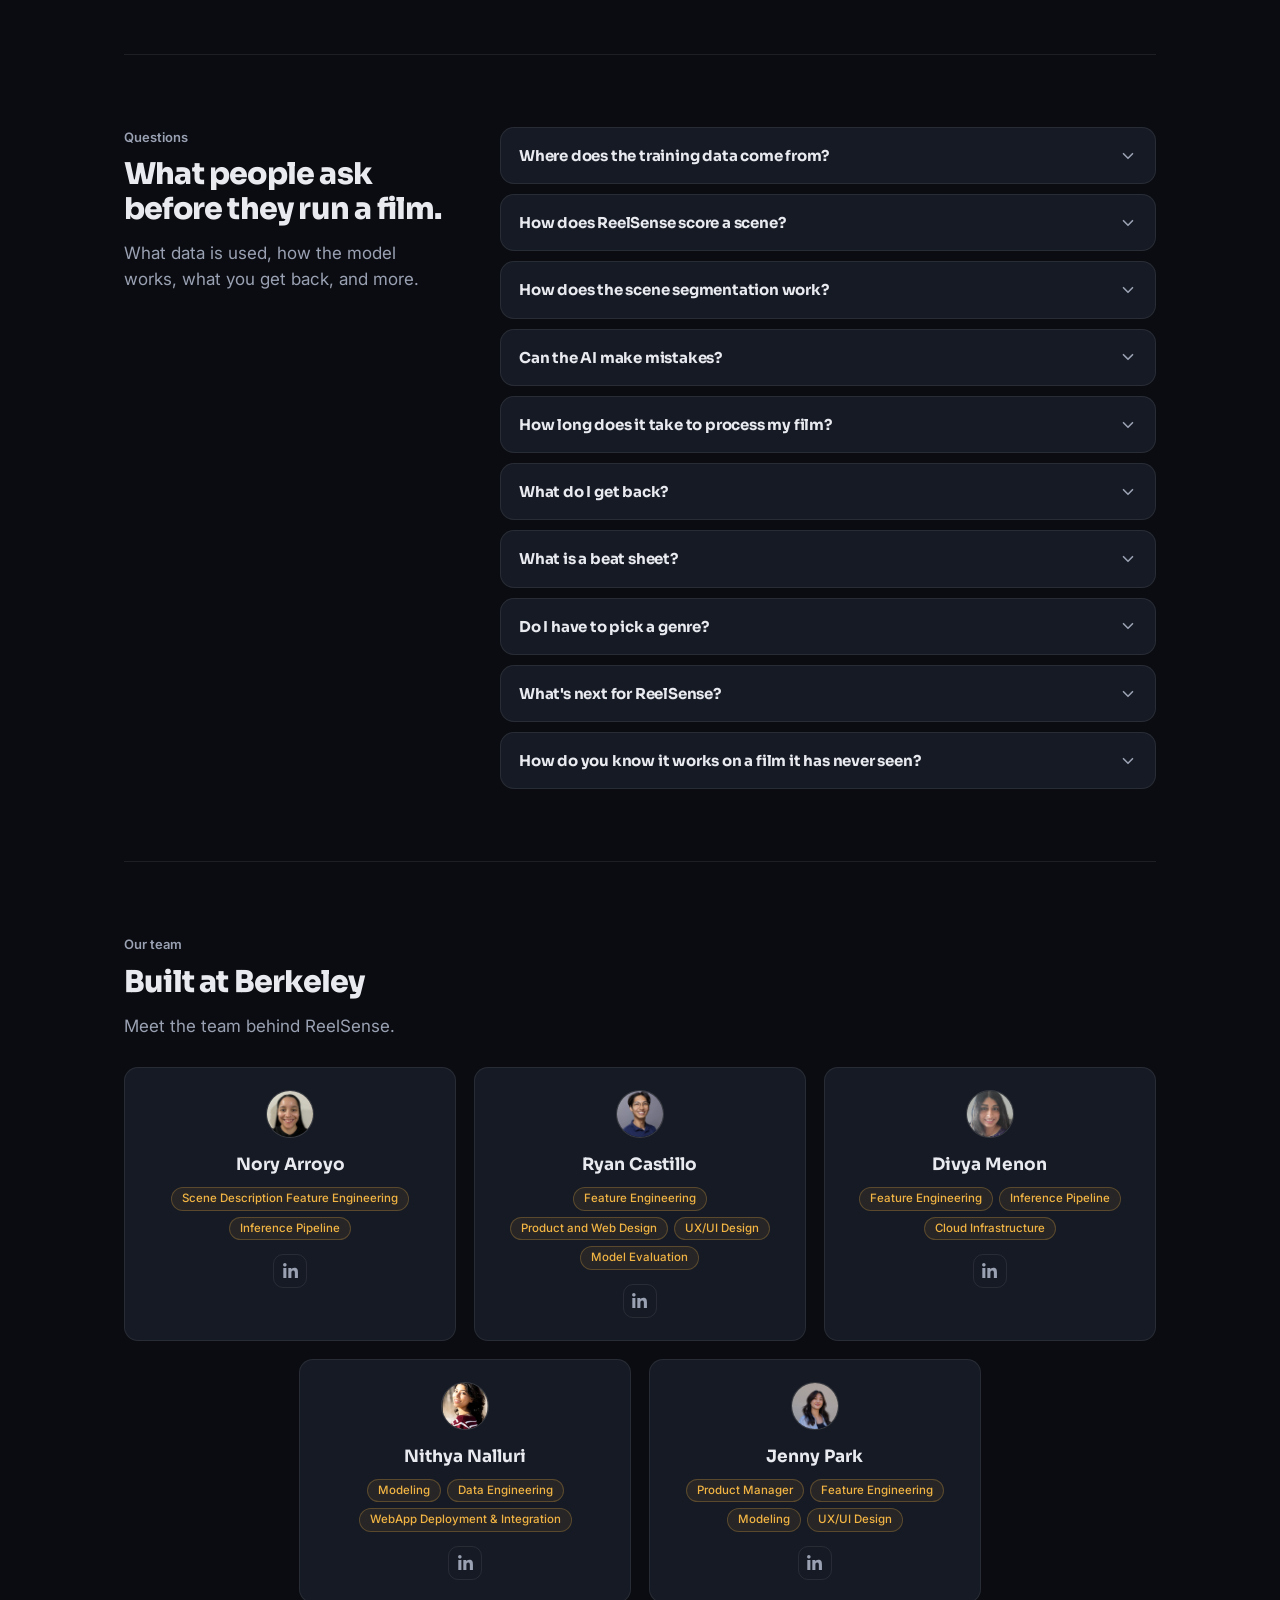
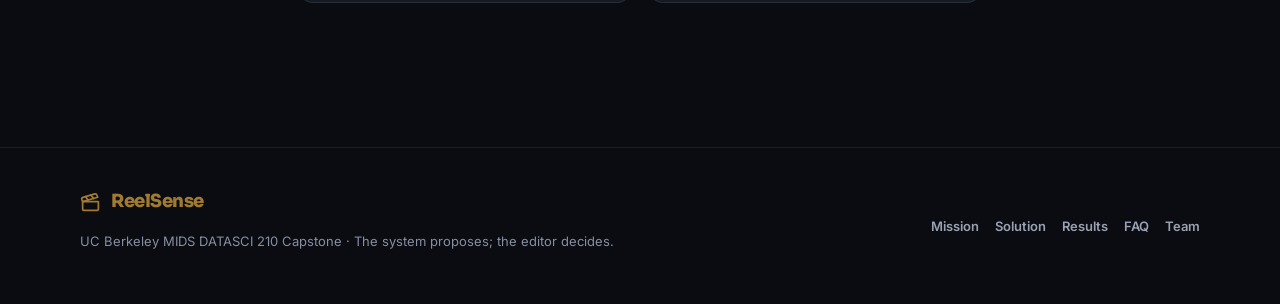
==== commit 3c5134c5: "site: move the scene map into Results, below the measured figures The scene map was the last thing i" ====
--- a/docs/index.html
+++ b/docs/index.html
@@ -52,6 +52,161 @@
         </div>
         <p class="hero-note">A UC Berkeley MIDS DATASCI 210 capstone project · trained on the scene choices in real trailers across 51 films.</p>
 
+      </section>
+
+      <!-- ============ 1 · Mission ============ -->
+      <section class="section" id="mission">
+        <p class="section-kicker">Our mission</p>
+        <h2 class="section-title">To help storytellers find the moments that matter most.</h2>
+        <p class="section-lead">
+          Give editors their time back to judge, not scrub.
+        </p>
+
+        <div class="grid grid-3">
+          <article class="card">
+            <span class="card-tag">The problem</span>
+            <h3>Finding trailer-worthy scenes</h3>
+            <p>
+              Requires watching the entire film, which has around 200 scenes. Everything
+              completed manually.
+            </p>
+          </article>
+          <article class="card">
+            <span class="card-tag">The cost</span>
+            <h3>Hours of scrubbing per film</h3>
+            <p>
+              First time sifting through an entire film typically takes 8–10 hours of editor's
+              time — repeated for every film and every re-cut.
+            </p>
+          </article>
+          <article class="card">
+            <span class="card-tag">For film editors</span>
+            <h3>A first pass they can trust</h3>
+            <p>
+              About an hour of compute returns 60 ranked scenes, each already clipped and
+              playable. The editor's time goes to auditioning, not scrubbing.
+            </p>
+          </article>
+        </div>
+      </section>
+
+      <!-- ============ 2 · Solution ============ -->
+      <section class="section" id="solution">
+        <p class="section-kicker">Our solution</p>
+        <h2 class="section-title">An intelligent shortlisting assistant powered by AI</h2>
+        <p class="section-lead">
+          ReelSense learns from 9,311 scenes from 51 films, matched back against the official
+          trailers, then ranks a new film's scenes in a cutting-room UI.
+        </p>
+
+        <!-- what it is: the pipeline -->
+        <div class="pipeline">
+          <div class="pipe-step">
+            <span class="step-num">1</span>
+            <h3>Segment Scenes</h3>
+            <p>
+              TransNetV2 — a model for shot-boundary detection — finds every cut in the film and
+              groups them into scenes.
+            </p>
+          </div>
+          <svg class="pipe-arrow" width="20" height="20" viewBox="0 0 24 24" fill="none" stroke="currentColor" stroke-width="2" stroke-linecap="round" stroke-linejoin="round" aria-hidden="true"><path d="M5 12h14" /><path d="m13 6 6 6-6 6" /></svg>
+          <div class="pipe-step">
+            <span class="step-num">2</span>
+            <h3>Extract Features</h3>
+            <p>
+              Each scene is scored on 28 features, plus a story-beat label from a captioning
+              model and LLM.
+            </p>
+          </div>
+          <svg class="pipe-arrow" width="20" height="20" viewBox="0 0 24 24" fill="none" stroke="currentColor" stroke-width="2" stroke-linecap="round" stroke-linejoin="round" aria-hidden="true"><path d="M5 12h14" /><path d="m13 6 6 6-6 6" /></svg>
+          <div class="pipe-step">
+            <span class="step-num">3</span>
+            <h3>Rank</h3>
+            <p>
+              A ranking model trained on real trailer picks scores and orders every scene by
+              trailer-worthiness.
+            </p>
+          </div>
+          <svg class="pipe-arrow" width="20" height="20" viewBox="0 0 24 24" fill="none" stroke="currentColor" stroke-width="2" stroke-linecap="round" stroke-linejoin="round" aria-hidden="true"><path d="M5 12h14" /><path d="m13 6 6 6-6 6" /></svg>
+          <div class="pipe-step">
+            <span class="step-num">4</span>
+            <h3>Shortlist</h3>
+            <p>
+              The top 60 scenes come back tiered and clipped, organized by story beat and ready
+              to play.
+            </p>
+          </div>
+        </div>
+
+        <div class="grid grid-2">
+          <article class="card">
+            <span class="card-tag">Who it's for</span>
+            <h3>Film &amp; trailer editors</h3>
+            <p>
+              For all types of editors. They get a fast first pass — beats, timecodes, playable
+              clips, an EDL export.
+            </p>
+          </article>
+          <article class="card">
+            <span class="card-tag">Why it helps</span>
+            <h3>Honest shortlisting</h3>
+            <p>
+              Our shortlist is a list of suggestions, not decisions. It works alongside the
+              editor's own judgment — making the task simpler, not replacing it.
+            </p>
+          </article>
+        </div>
+      </section>
+
+      <!-- ============ 4 · Results & Demo ============ -->
+      <section class="section" id="results">
+        <p class="section-kicker">Results</p>
+        <h2 class="section-title">How the model ranks a real film.</h2>
+        <p class="section-lead">
+          The key results the ranking model produced, measured on films it never trained on.
+        </p>
+
+        <!-- TODO(video): demo not yet recorded. When it is, add the embed here:
+             <div class="video-embed">
+               <iframe src="https://www.youtube.com/embed/VIDEO_ID" title="ReelSense MVP demo"
+                       allow="fullscreen; picture-in-picture" allowfullscreen loading="lazy"></iframe>
+             </div>
+             .video-embed already enforces the 16:9 box, so the iframe needs no width/height.
+             Also restore: hero "Watch the demo" button, nav label "Results & Demo". -->
+
+        <h3 class="group-title">Key results &amp; findings</h3>
+        <p class="group-lead">
+          Every number below is measured on films the model never trained on: we retrain it 47
+          times, leaving one film out each round, and four more films are held back from every
+          run as a final check.
+        </p>
+        <div class="grid grid-3">
+          <article class="finding">
+            <p class="finding-lead">0.652</p>
+            <h3>NDCG@20 · cross-validation</h3>
+            <p>
+              Leave-one-movie-out over 47 films. Random guessing floors at 0.318.
+            </p>
+          </article>
+          <article class="finding">
+            <p class="finding-lead">0.628</p>
+            <h3>NDCG@20 · held-out films</h3>
+            <p>
+              4 films never touched in training — 93% of ranking quality retained on unseen
+              movies, measured above the 0.318 random floor.
+            </p>
+          </article>
+          <article class="finding">
+            <p class="finding-lead">64%</p>
+            <h3>Of its own recall ceiling</h3>
+            <p>
+              Recall@20 caps at 0.342 — the mean of each film's own limit, with trailer
+              scenes far outnumbering the 20 slots. Random reaches 37%.
+            </p>
+          </article>
+        </div>
+
+        <h3 class="group-title">Here&#x27;s what it recommended for <em>Charade</em> (1963)</h3>
         <figure class="scene-map">
           <figcaption class="scene-map-head">
             <span class="scene-map-what">Every scene in the film, left to right. The model's picks are lit in amber.</span>
@@ -152,159 +307,6 @@
             <p class="scene-map-hint">Each bar is one scene, as wide as it runs. Real output from the shipped model: <span class="hint-pointer">hover or arrow-key</span><span class="hint-touch">tap</span> a lit bar to read why it was picked.</p>
           </div>
         </figure>
-      </section>
-
-      <!-- ============ 1 · Mission ============ -->
-      <section class="section" id="mission">
-        <p class="section-kicker">Our mission</p>
-        <h2 class="section-title">To help storytellers find the moments that matter most.</h2>
-        <p class="section-lead">
-          Give editors their time back to judge, not scrub.
-        </p>
-
-        <div class="grid grid-3">
-          <article class="card">
-            <span class="card-tag">The problem</span>
-            <h3>Finding trailer-worthy scenes</h3>
-            <p>
-              Requires watching the entire film, which has around 200 scenes. Everything
-              completed manually.
-            </p>
-          </article>
-          <article class="card">
-            <span class="card-tag">The cost</span>
-            <h3>Hours of scrubbing per film</h3>
-            <p>
-              First time sifting through an entire film typically takes 8–10 hours of editor's
-              time — repeated for every film and every re-cut.
-            </p>
-          </article>
-          <article class="card">
-            <span class="card-tag">For film editors</span>
-            <h3>A first pass they can trust</h3>
-            <p>
-              About an hour of compute returns 60 ranked scenes, each already clipped and
-              playable. The editor's time goes to auditioning, not scrubbing.
-            </p>
-          </article>
-        </div>
-      </section>
-
-      <!-- ============ 2 · Solution ============ -->
-      <section class="section" id="solution">
-        <p class="section-kicker">Our solution</p>
-        <h2 class="section-title">An intelligent shortlisting assistant powered by AI</h2>
-        <p class="section-lead">
-          ReelSense learns from 9,311 scenes from 51 films, matched back against the official
-          trailers, then ranks a new film's scenes in a cutting-room UI.
-        </p>
-
-        <!-- what it is: the pipeline -->
-        <div class="pipeline">
-          <div class="pipe-step">
-            <span class="step-num">1</span>
-            <h3>Segment Scenes</h3>
-            <p>
-              TransNetV2 — a model for shot-boundary detection — finds every cut in the film and
-              groups them into scenes.
-            </p>
-          </div>
-          <svg class="pipe-arrow" width="20" height="20" viewBox="0 0 24 24" fill="none" stroke="currentColor" stroke-width="2" stroke-linecap="round" stroke-linejoin="round" aria-hidden="true"><path d="M5 12h14" /><path d="m13 6 6 6-6 6" /></svg>
-          <div class="pipe-step">
-            <span class="step-num">2</span>
-            <h3>Extract Features</h3>
-            <p>
-              Each scene is scored on 28 features, plus a story-beat label from a captioning
-              model and LLM.
-            </p>
-          </div>
-          <svg class="pipe-arrow" width="20" height="20" viewBox="0 0 24 24" fill="none" stroke="currentColor" stroke-width="2" stroke-linecap="round" stroke-linejoin="round" aria-hidden="true"><path d="M5 12h14" /><path d="m13 6 6 6-6 6" /></svg>
-          <div class="pipe-step">
-            <span class="step-num">3</span>
-            <h3>Rank</h3>
-            <p>
-              A ranking model trained on real trailer picks scores and orders every scene by
-              trailer-worthiness.
-            </p>
-          </div>
-          <svg class="pipe-arrow" width="20" height="20" viewBox="0 0 24 24" fill="none" stroke="currentColor" stroke-width="2" stroke-linecap="round" stroke-linejoin="round" aria-hidden="true"><path d="M5 12h14" /><path d="m13 6 6 6-6 6" /></svg>
-          <div class="pipe-step">
-            <span class="step-num">4</span>
-            <h3>Shortlist</h3>
-            <p>
-              The top 60 scenes come back tiered and clipped, organized by story beat and ready
-              to play.
-            </p>
-          </div>
-        </div>
-
-        <div class="grid grid-2">
-          <article class="card">
-            <span class="card-tag">Who it's for</span>
-            <h3>Film &amp; trailer editors</h3>
-            <p>
-              For all types of editors. They get a fast first pass — beats, timecodes, playable
-              clips, an EDL export.
-            </p>
-          </article>
-          <article class="card">
-            <span class="card-tag">Why it helps</span>
-            <h3>Honest shortlisting</h3>
-            <p>
-              Our shortlist is a list of suggestions, not decisions. It works alongside the
-              editor's own judgment — making the task simpler, not replacing it.
-            </p>
-          </article>
-        </div>
-      </section>
-
-      <!-- ============ 4 · Results & Demo ============ -->
-      <section class="section" id="results">
-        <p class="section-kicker">Results</p>
-        <h2 class="section-title">How the model ranks a real film.</h2>
-        <p class="section-lead">
-          The key results the ranking model produced, measured on films it never trained on.
-        </p>
-
-        <!-- TODO(video): demo not yet recorded. When it is, add the embed here:
-             <div class="video-embed">
-               <iframe src="https://www.youtube.com/embed/VIDEO_ID" title="ReelSense MVP demo"
-                       allow="fullscreen; picture-in-picture" allowfullscreen loading="lazy"></iframe>
-             </div>
-             .video-embed already enforces the 16:9 box, so the iframe needs no width/height.
-             Also restore: hero "Watch the demo" button, nav label "Results & Demo". -->
-
-        <h3 class="group-title">Key results &amp; findings</h3>
-        <p class="group-lead">
-          Every number below is measured on films the model never trained on: we retrain it 47
-          times, leaving one film out each round, and four more films are held back from every
-          run as a final check.
-        </p>
-        <div class="grid grid-3">
-          <article class="finding">
-            <p class="finding-lead">0.652</p>
-            <h3>NDCG@20 · cross-validation</h3>
-            <p>
-              Leave-one-movie-out over 47 films. Random guessing floors at 0.318.
-            </p>
-          </article>
-          <article class="finding">
-            <p class="finding-lead">0.628</p>
-            <h3>NDCG@20 · held-out films</h3>
-            <p>
-              4 films never touched in training — 93% of ranking quality retained on unseen
-              movies, measured above the 0.318 random floor.
-            </p>
-          </article>
-          <article class="finding">
-            <p class="finding-lead">64%</p>
-            <h3>Of its own recall ceiling</h3>
-            <p>
-              Recall@20 caps at 0.342 — the mean of each film's own limit, with trailer
-              scenes far outnumbering the 20 slots. Random reaches 37%.
-            </p>
-          </article>
-        </div>
 
         <div class="demo-request">
           <svg class="mark-lg" viewBox="0 0 24 24" fill="none" stroke="currentColor" stroke-width="2" stroke-linecap="round" stroke-linejoin="round" aria-hidden="true">
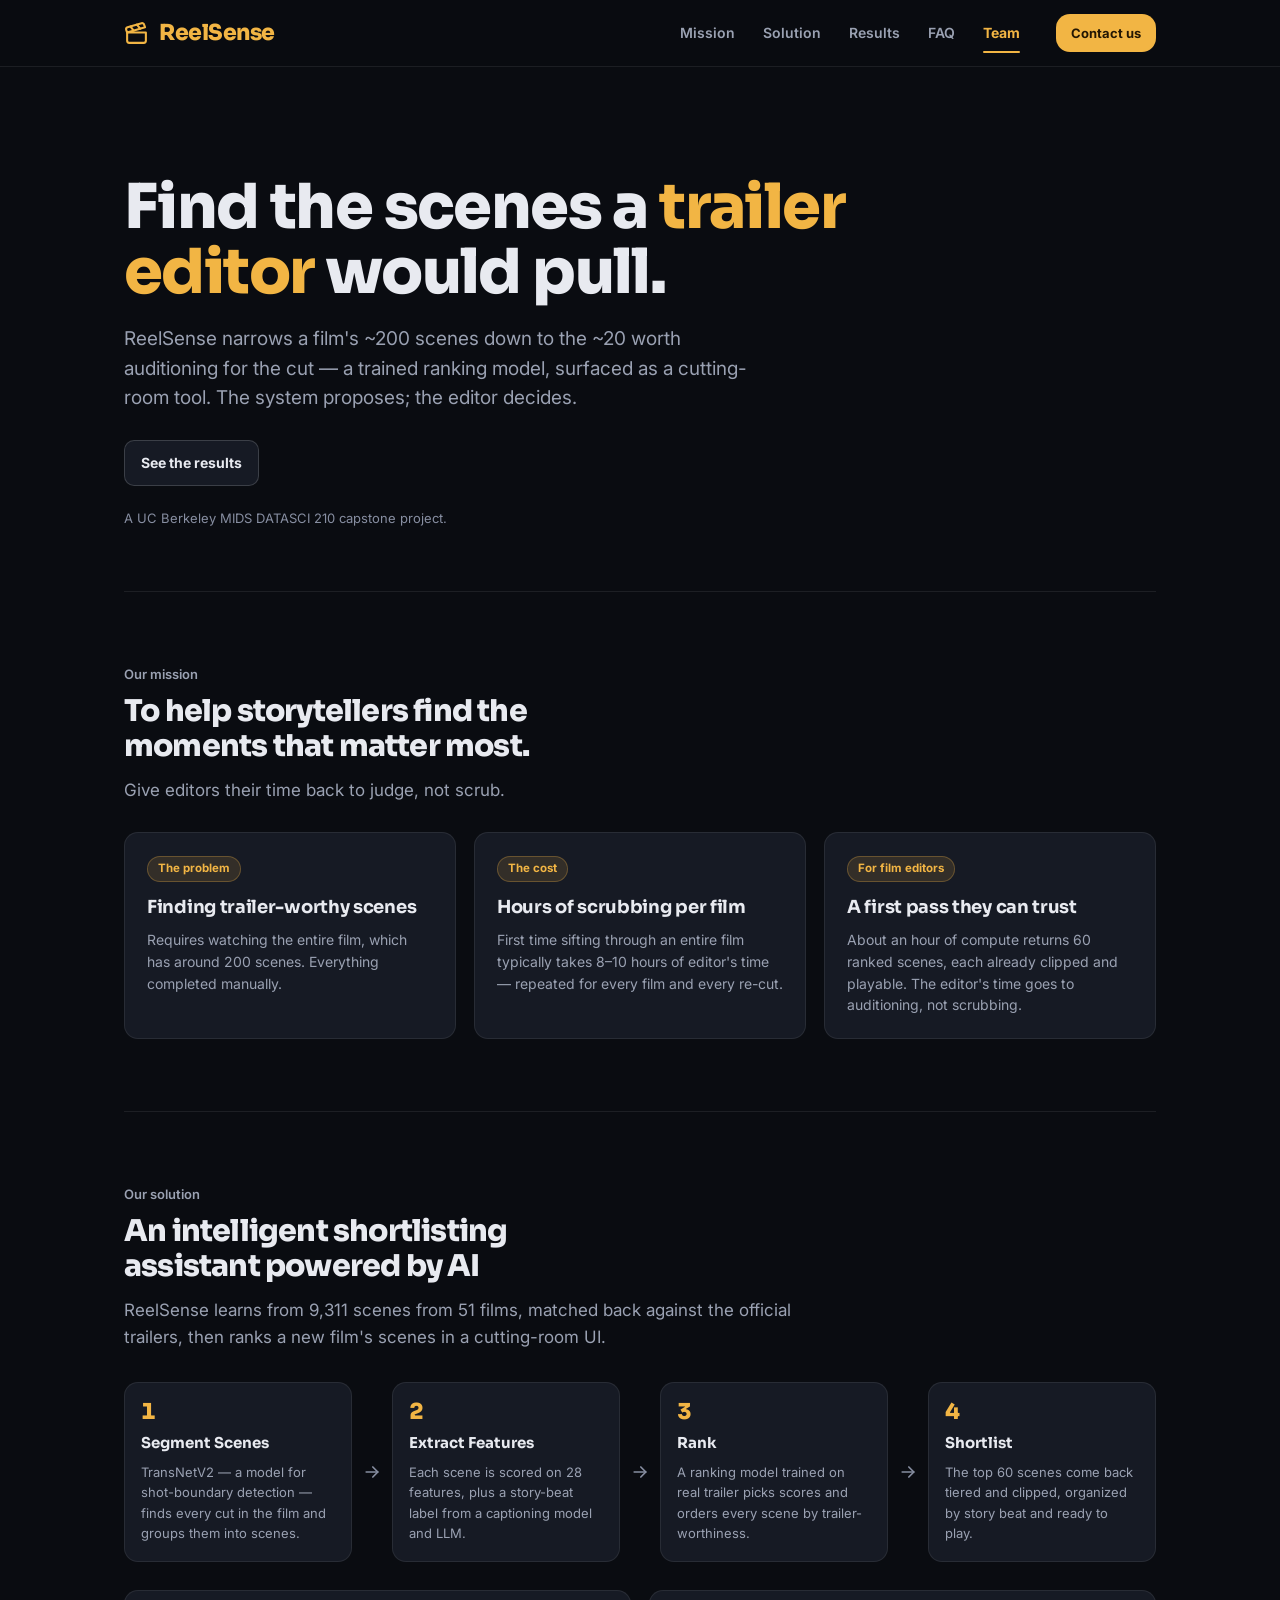
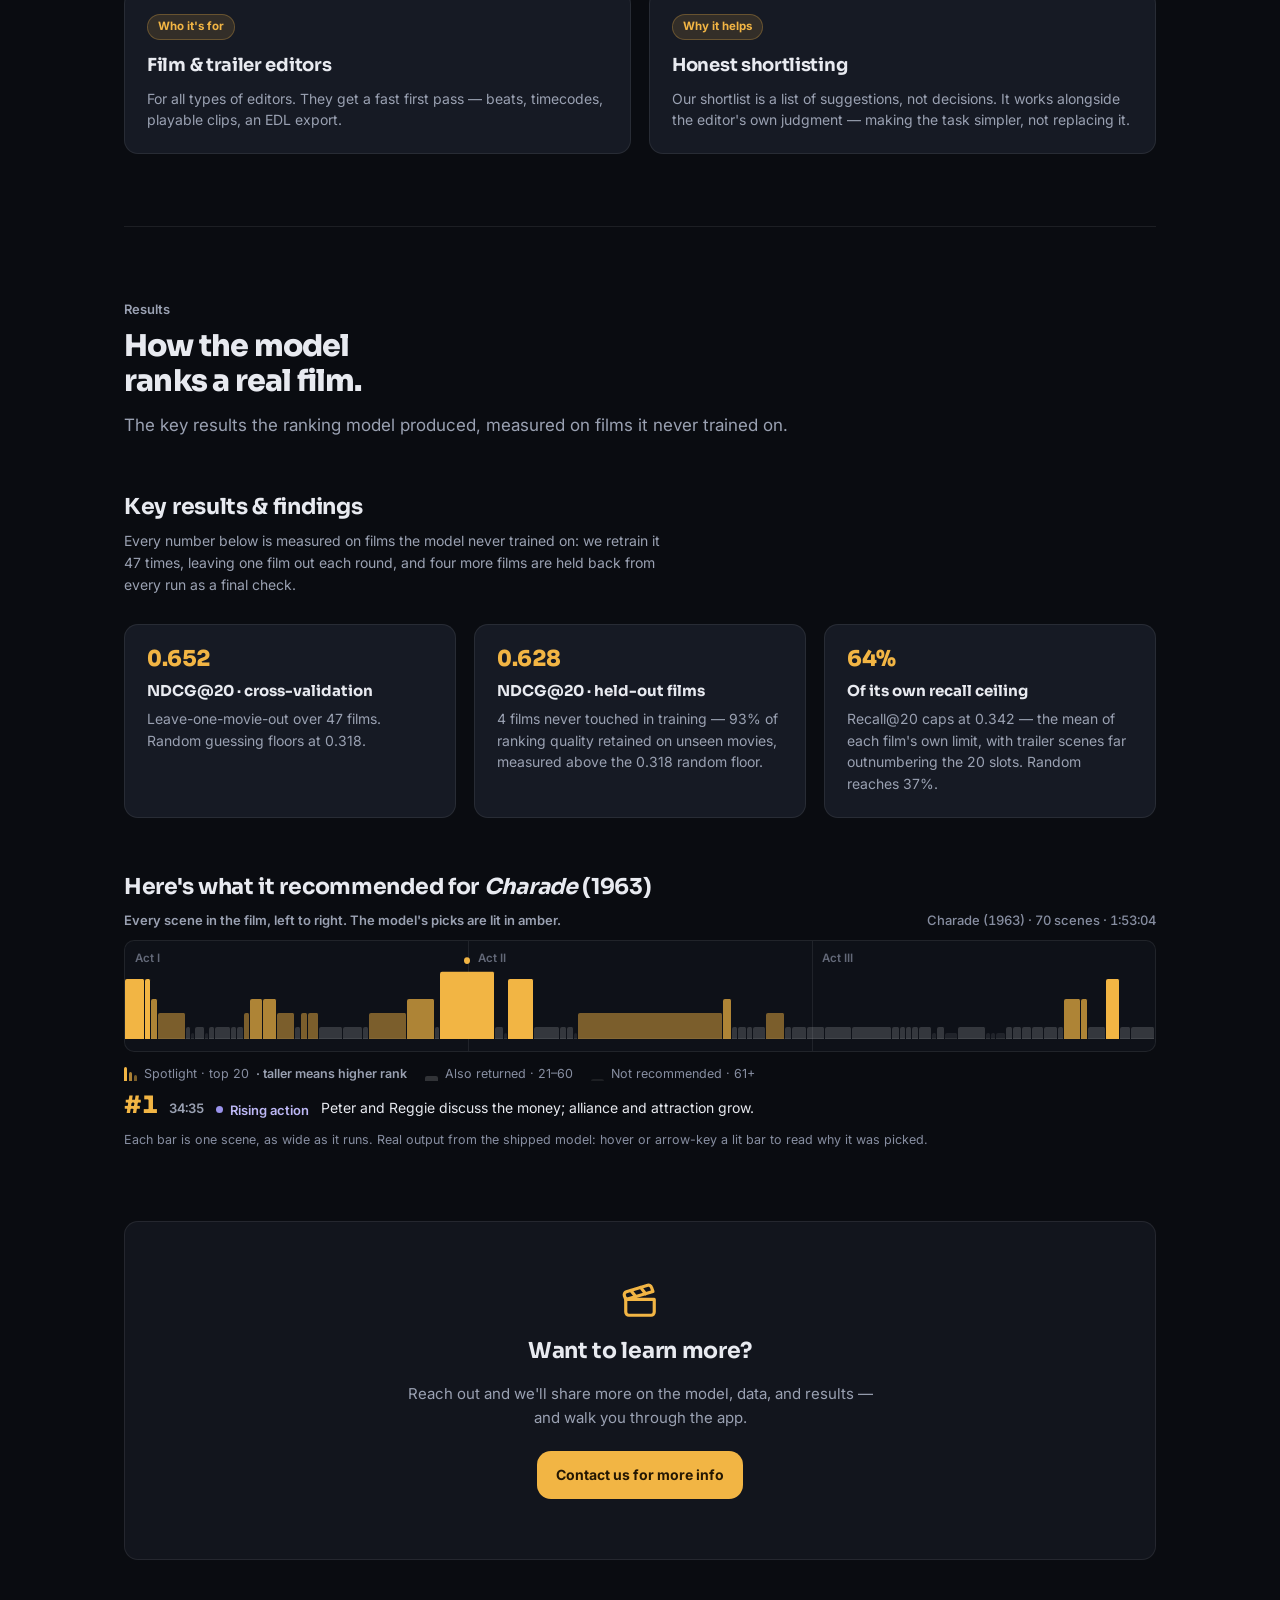
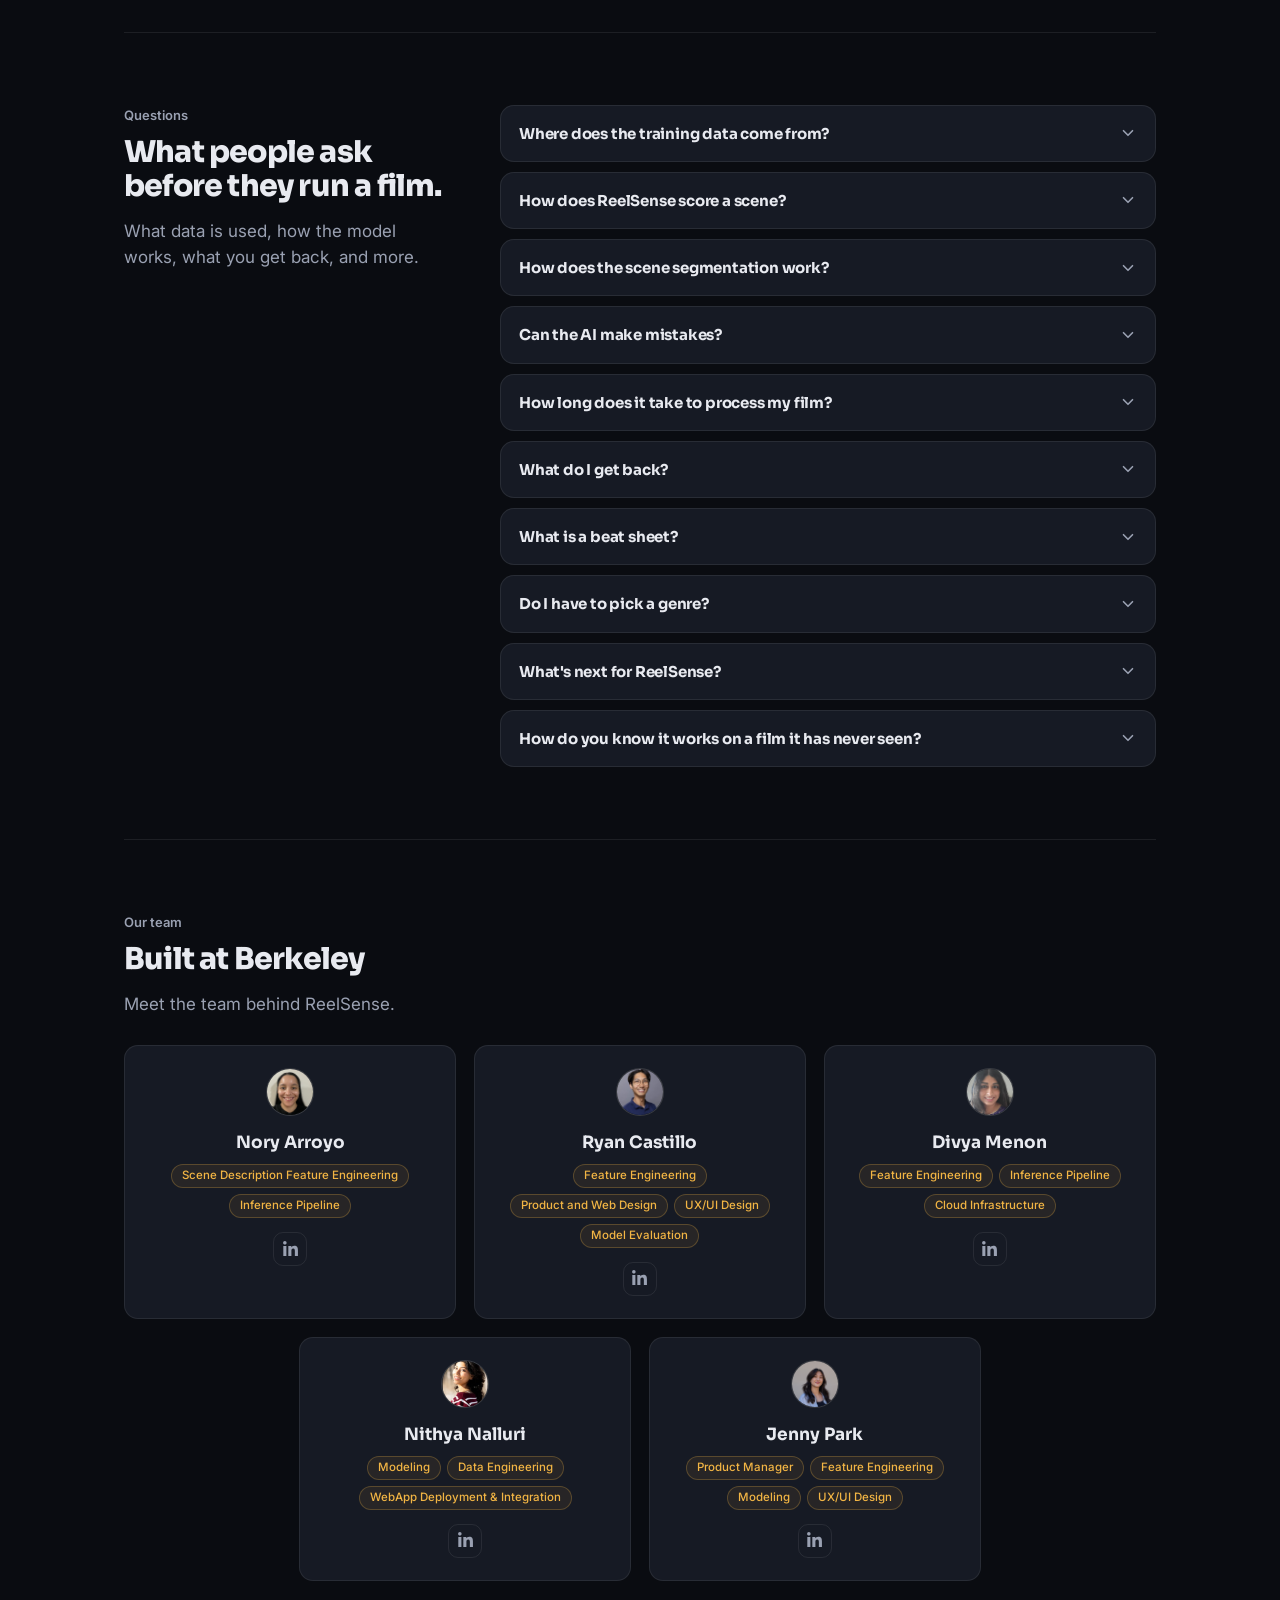
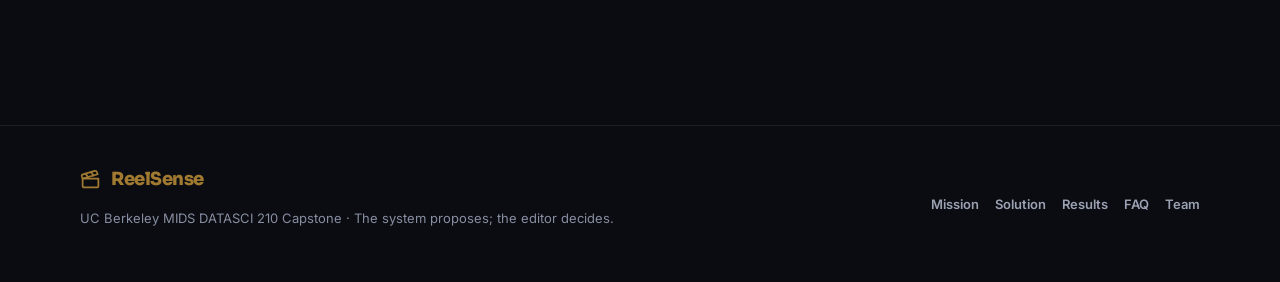
==== commit 6ba69d9b: "site: trim the hero and fix spacing around the scene map - Drop the hero's "Contact us for more info" ====
--- a/docs/index.html
+++ b/docs/index.html
@@ -47,10 +47,9 @@
           the editor decides.
         </p>
         <div class="hero-actions">
-          <a class="btn btn-primary js-contact" href="mailto:reelsense_capstone@lists.berkeley.edu?subject=ReelSense%20%E2%80%94%20more%20info">Contact us for more info</a>
           <a class="btn btn-secondary" href="#results">See the results</a>
         </div>
-        <p class="hero-note">A UC Berkeley MIDS DATASCI 210 capstone project · trained on the scene choices in real trailers across 51 films.</p>
+        <p class="hero-note">A UC Berkeley MIDS DATASCI 210 capstone project.</p>
 
       </section>
 
--- a/docs/assets/reelsense.css
+++ b/docs/assets/reelsense.css
@@ -303,7 +303,11 @@
   color: var(--muted);
   font-size: clamp(15px, 1.5vw, 17px);
   line-height: 1.55;
-  max-width: 60ch;
+  /* 64ch, not 60ch: at 60 the Results lead drops "on." onto a line by
+     itself. text-wrap: pretty catches the same orphan at widths where
+     the container, not max-width, decides the wrap. */
+  max-width: 64ch;
+  text-wrap: pretty;
   margin: 0;
 }
 
@@ -359,6 +363,18 @@
 
 .scene-map {
   margin: 40px 0 0;
+}
+
+/* Directly under a group heading the 40px reads as a gap: the figure's
+   caption is that heading's subtext and should sit as close as any
+   other lead does. */
+.group-title + .scene-map {
+  margin-top: 6px;
+}
+
+/* ...and correspondingly more air before whatever block follows it. */
+.scene-map + .demo-request {
+  margin-top: 72px;
 }
 
 .scene-map-head {
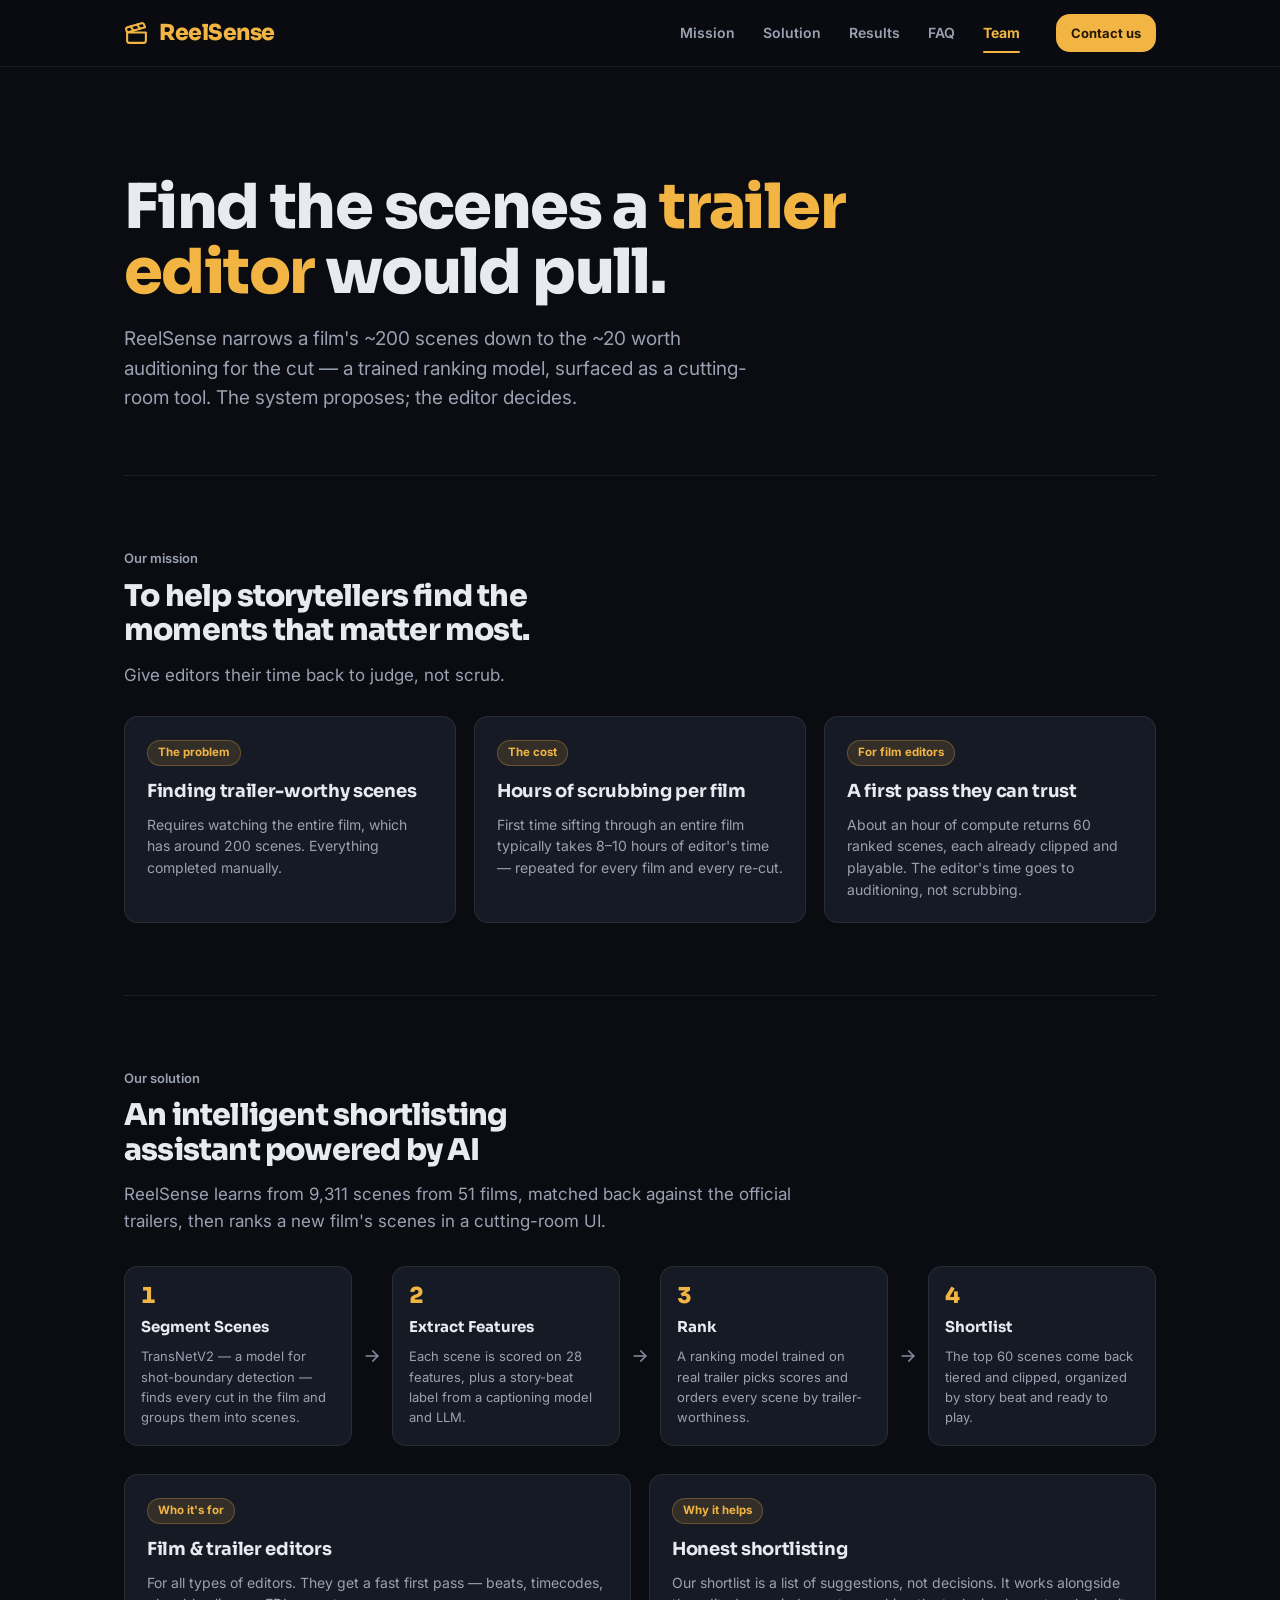
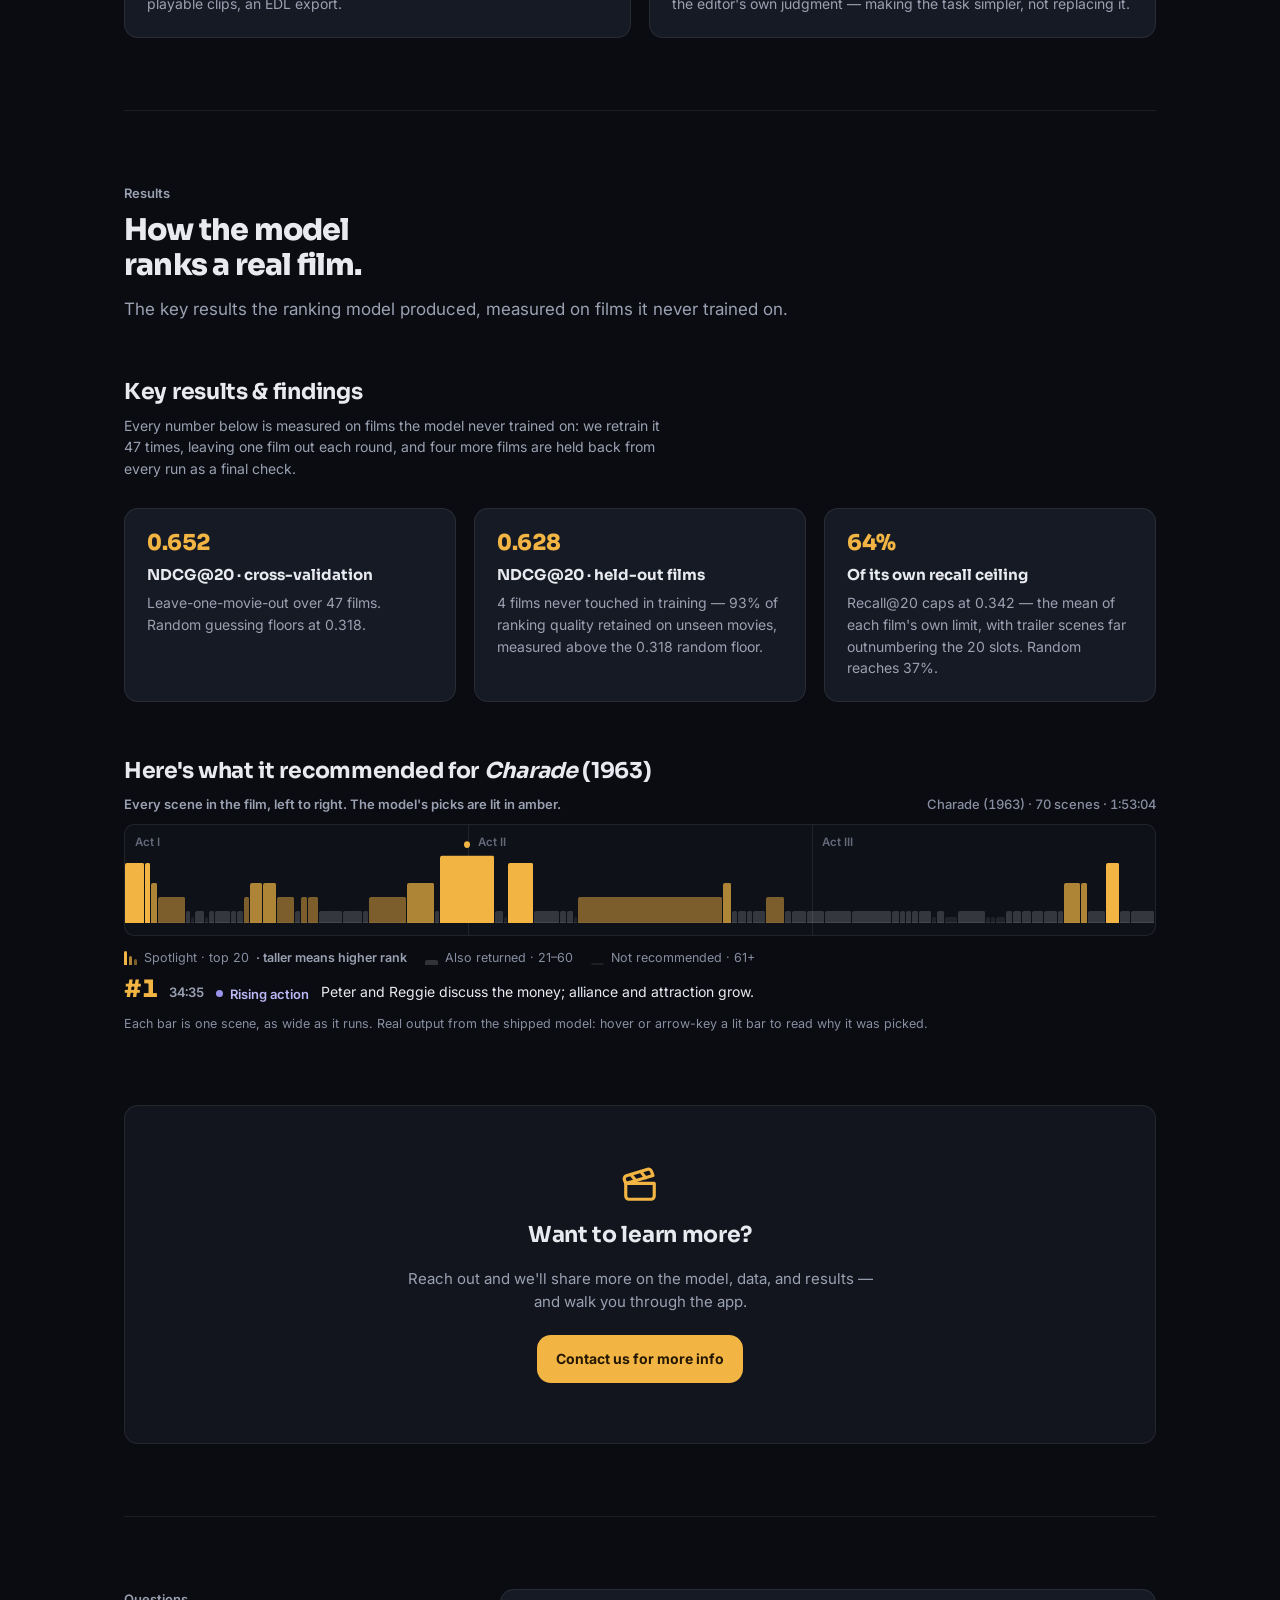
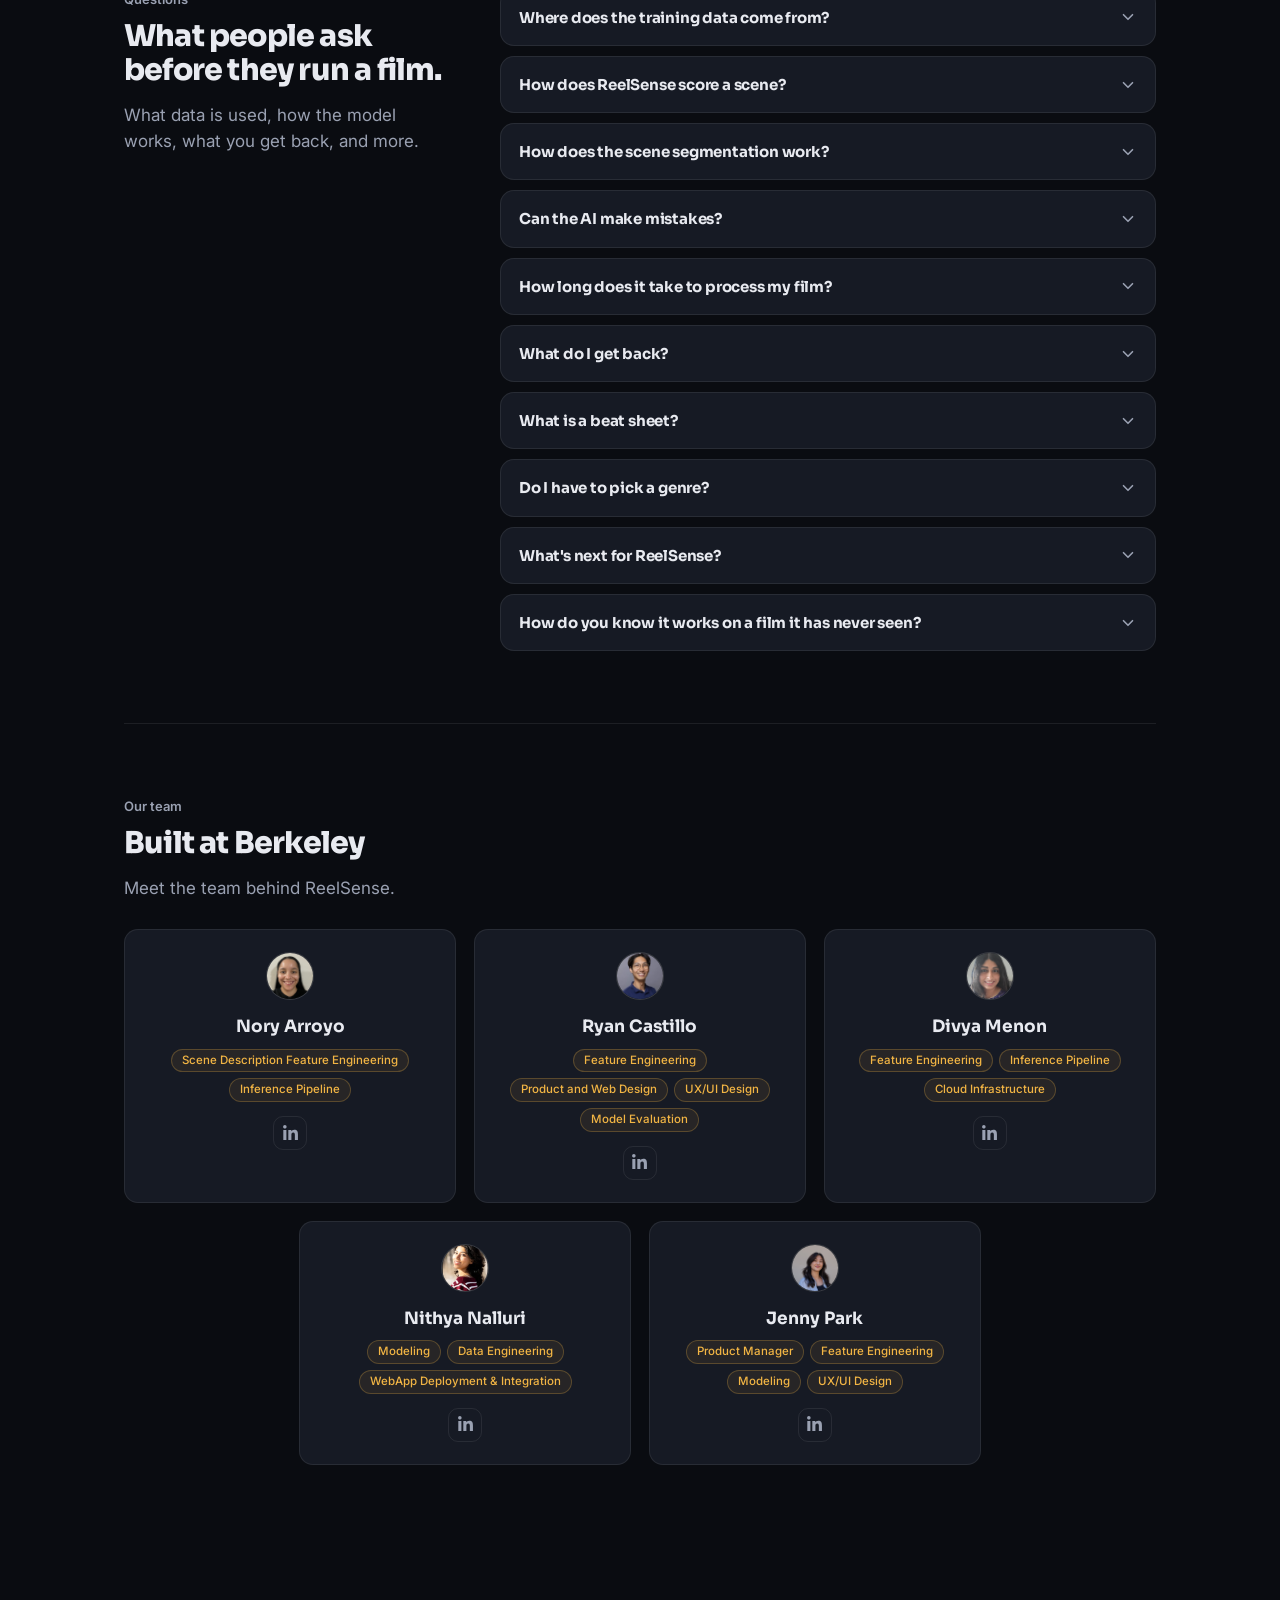
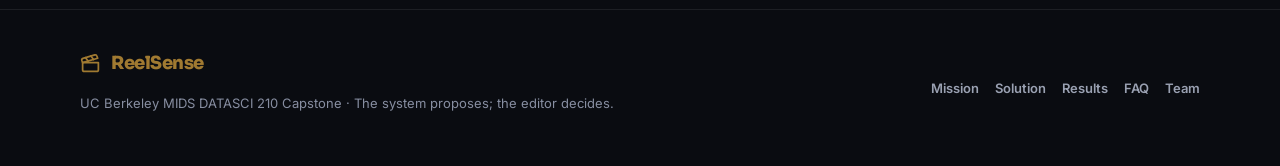
==== commit 73b91a6b: "site: reduce the hero to headline and description Removes the "See the results" button and the capst" ====
--- a/docs/index.html
+++ b/docs/index.html
@@ -46,11 +46,6 @@
           cut — a trained ranking model, surfaced as a cutting-room tool. The system proposes;
           the editor decides.
         </p>
-        <div class="hero-actions">
-          <a class="btn btn-secondary" href="#results">See the results</a>
-        </div>
-        <p class="hero-note">A UC Berkeley MIDS DATASCI 210 capstone project.</p>
-
       </section>
 
       <!-- ============ 1 · Mission ============ -->
--- a/docs/assets/reelsense.css
+++ b/docs/assets/reelsense.css
@@ -342,6 +342,14 @@
   margin: 0 0 28px;
 }
 
+/* The 28px exists to clear whatever follows the subhead. With nothing
+   after it, that becomes stray space on top of the hero's own padding.
+   Scoped to :last-child so it comes back on its own if a button or
+   note is reinstated. */
+.hero-sub:last-child {
+  margin-bottom: 0;
+}
+
 .hero-actions {
   display: flex;
   flex-wrap: wrap;
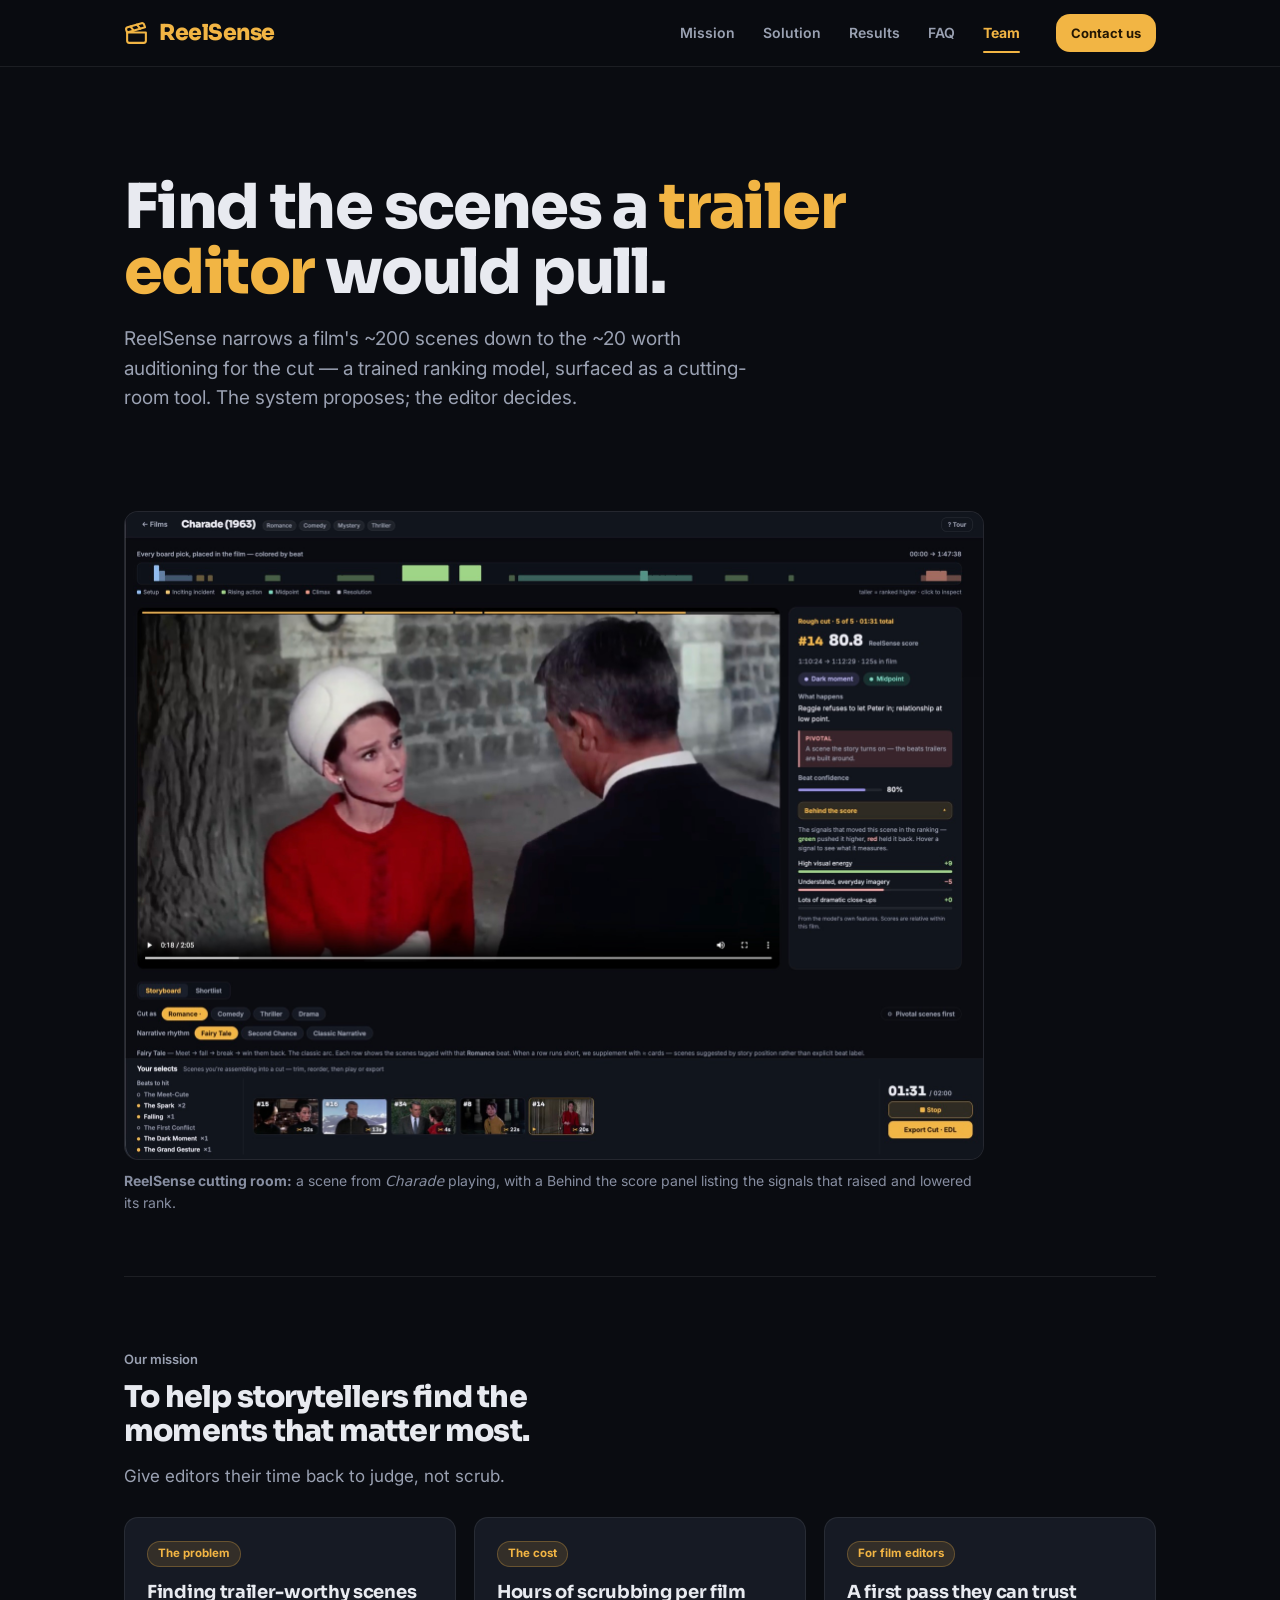
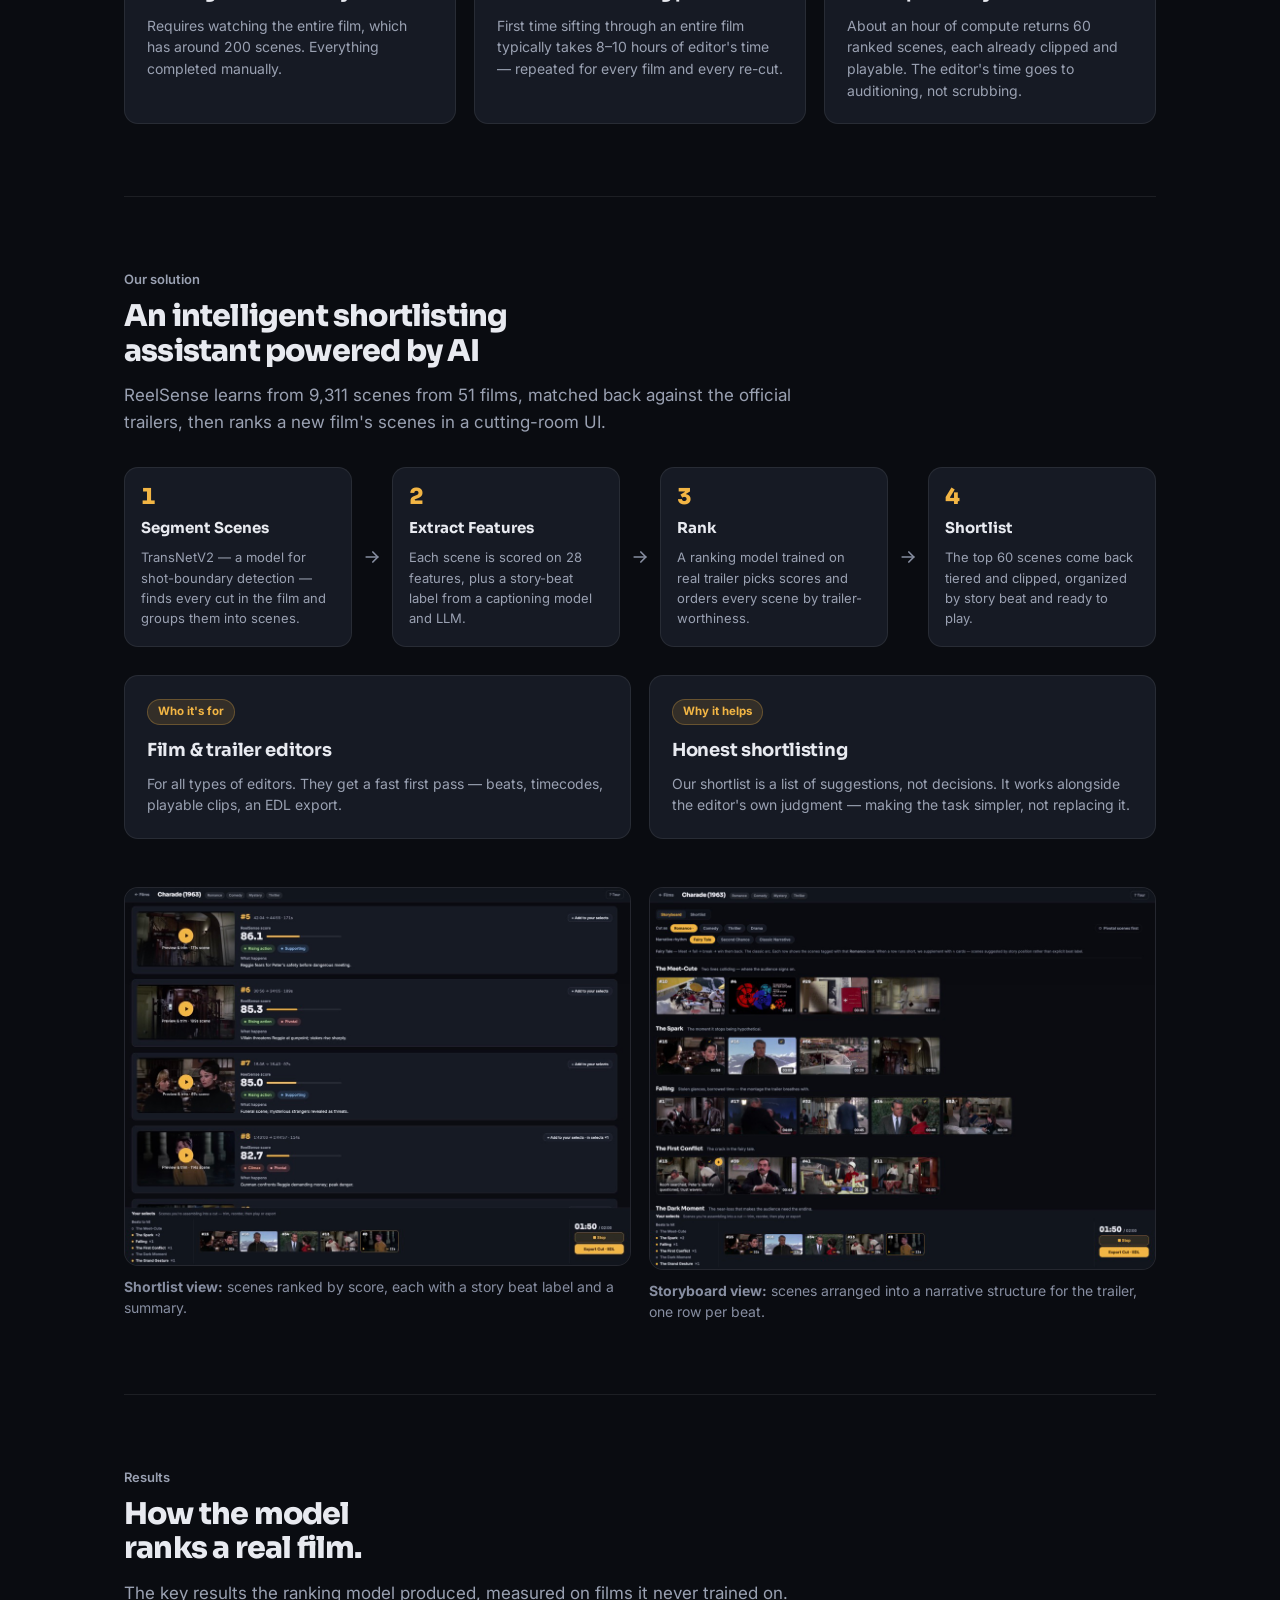
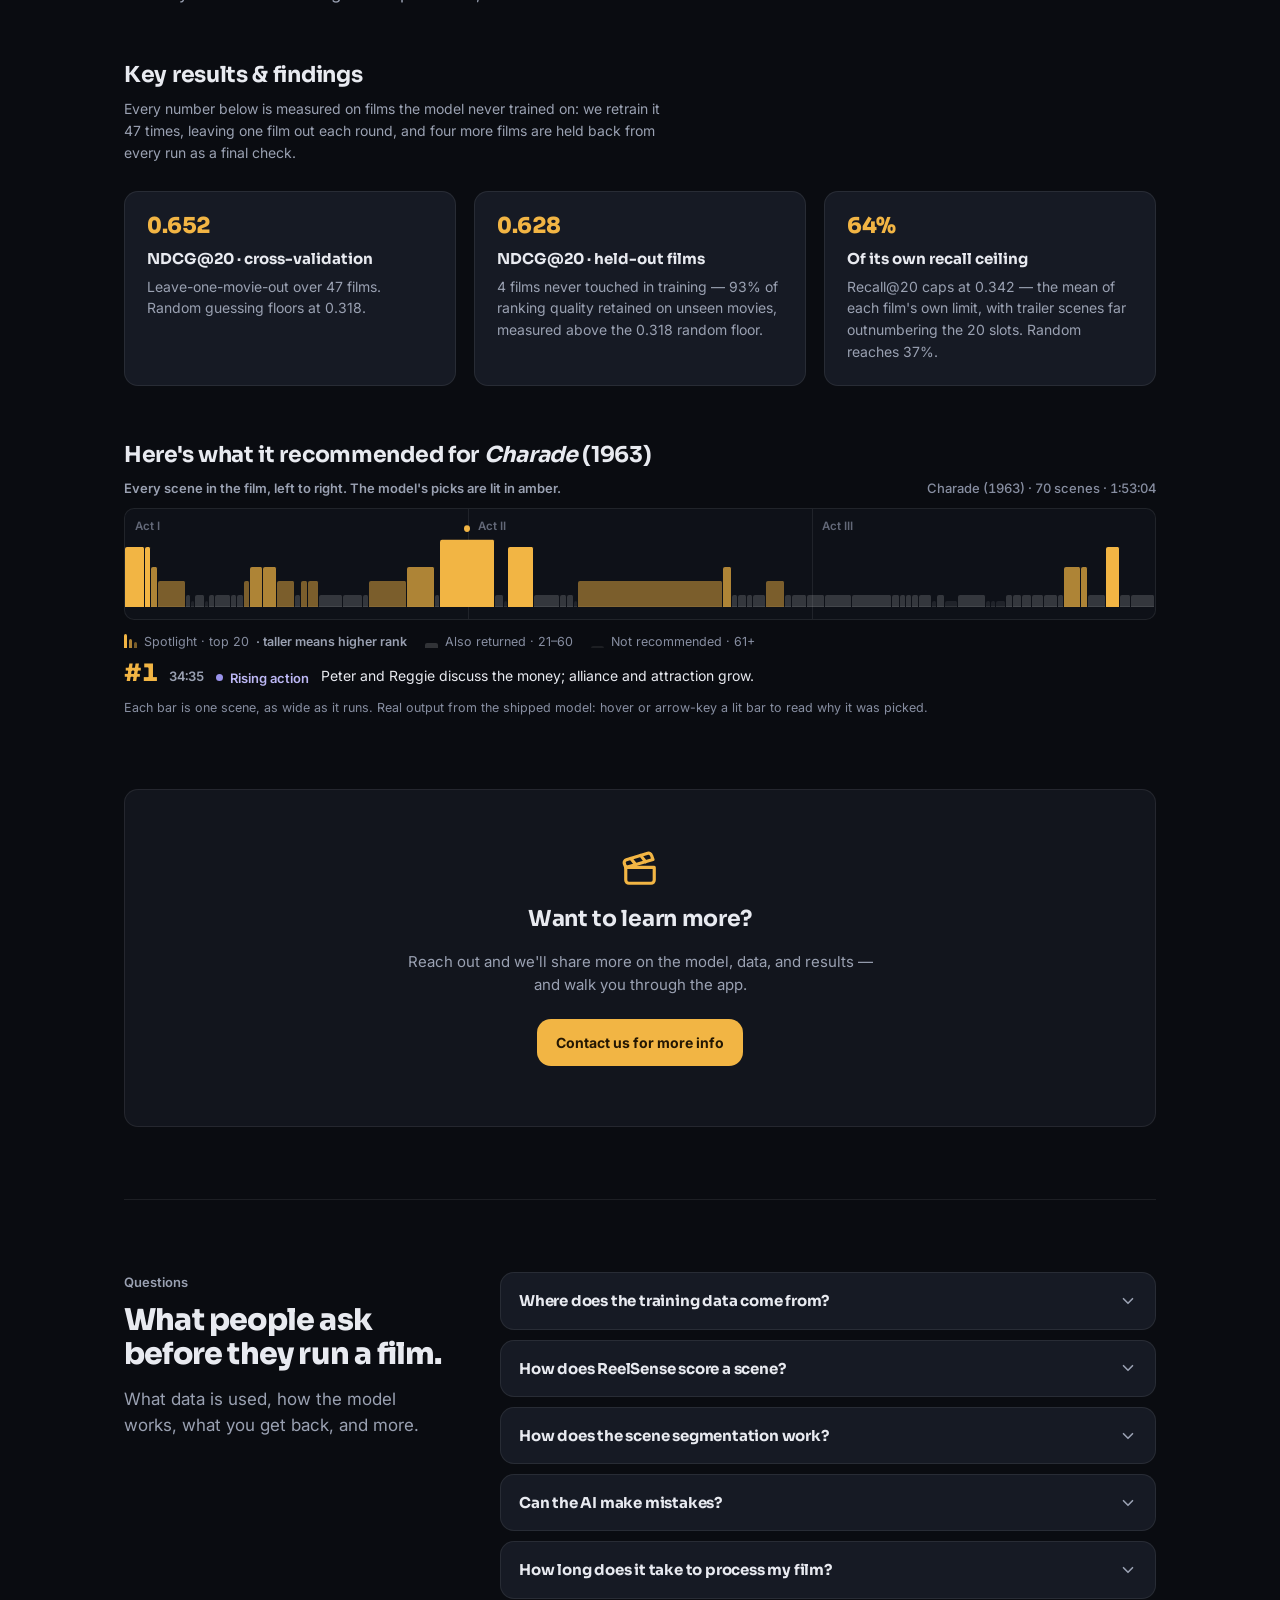
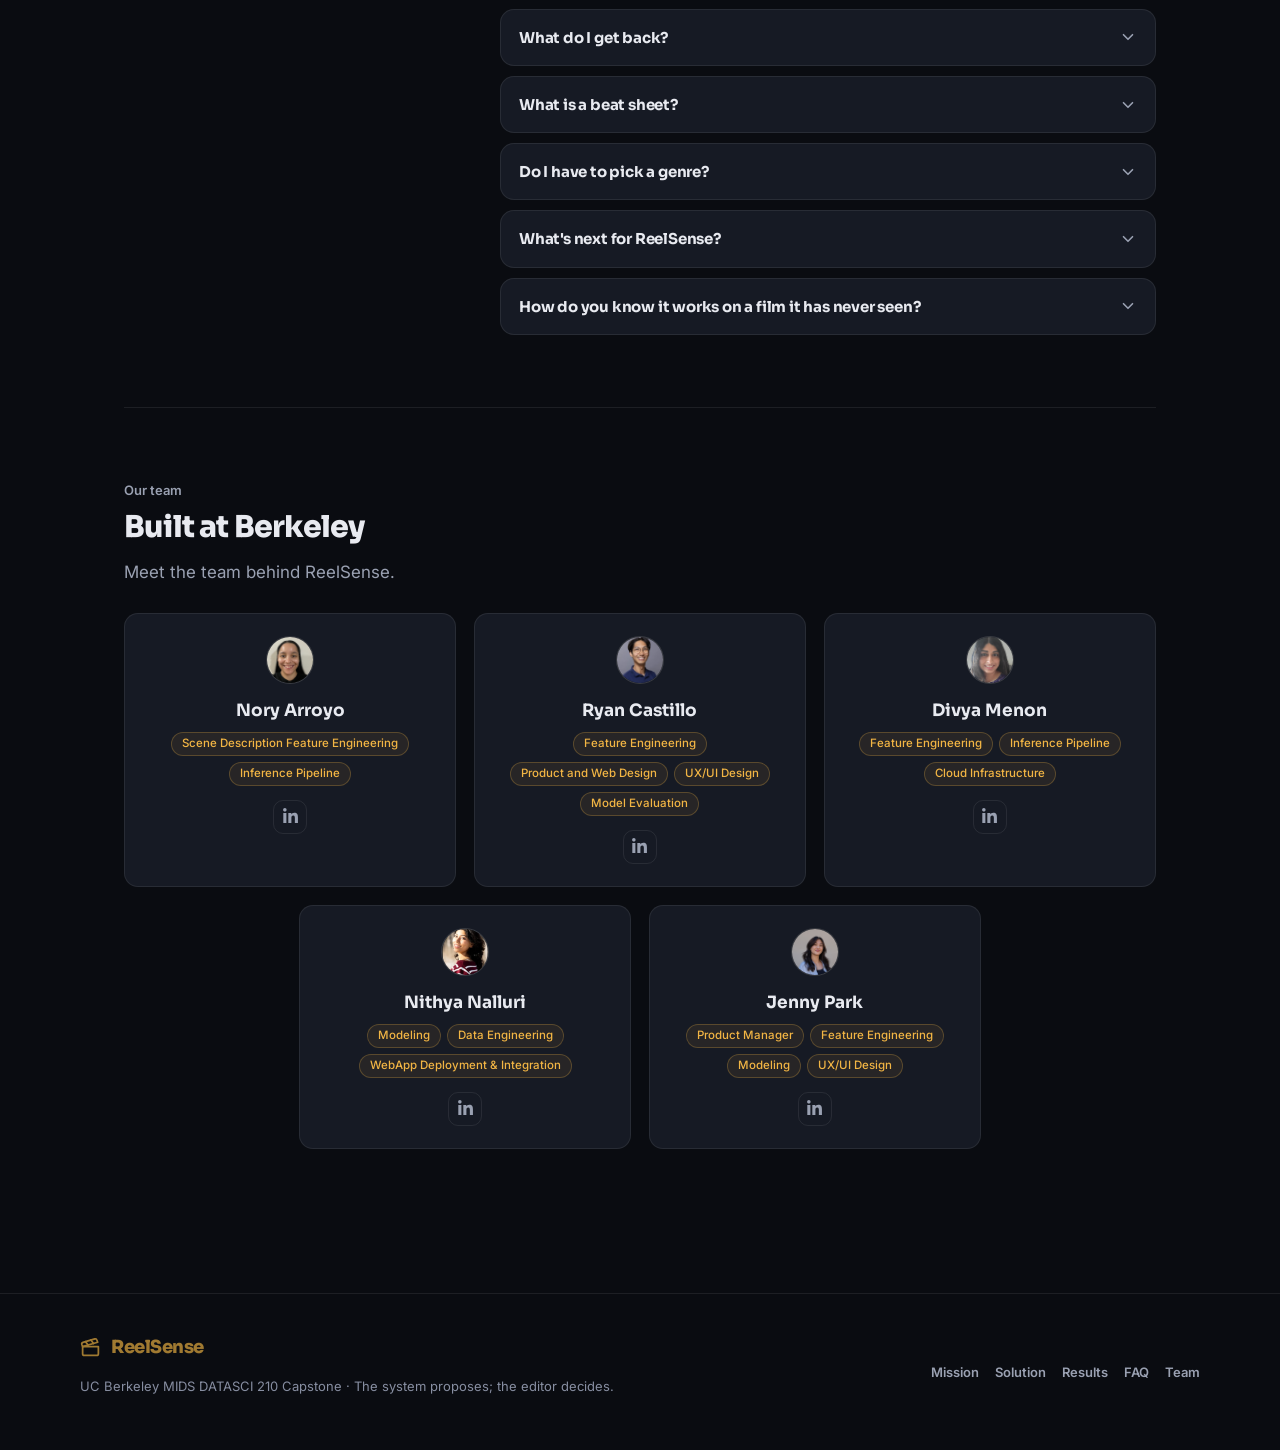
==== commit cf0867d4: "site: add product screenshots with a click-to-enlarge lightbox The page ran hero, Mission and Soluti" ====
--- a/docs/index.html
+++ b/docs/index.html
@@ -46,6 +46,14 @@
           cut — a trained ranking model, surfaced as a cutting-room tool. The system proposes;
           the editor decides.
         </p>
+
+        <figure class="shot">
+          <button type="button" class="shot-zoom" aria-label="Enlarge the ReelSense cutting room screenshot">
+            <img data-full="assets/cuttingroom_preview_full.jpg" src="assets/cuttingroom_preview.jpg" width="1720" height="1297" loading="eager"
+                 alt="" aria-labelledby="shot-cuttingroom" />
+          </button>
+          <figcaption id="shot-cuttingroom"><b>ReelSense cutting room:</b> a scene from <em>Charade</em> playing, with a Behind the score panel listing the signals that raised and lowered its rank.</figcaption>
+        </figure>
       </section>
 
       <!-- ============ 1 · Mission ============ -->
@@ -150,6 +158,23 @@
             </p>
           </article>
         </div>
+
+        <div class="grid grid-2 shot-row">
+          <figure class="shot">
+            <button type="button" class="shot-zoom" aria-label="Enlarge the Shortlist view screenshot">
+              <img data-full="assets/shortlist_view_full.jpg" src="assets/shortlist_view.jpg" width="1040" height="777" loading="lazy"
+                   alt="" aria-labelledby="shot-shortlist" />
+            </button>
+            <figcaption id="shot-shortlist"><b>Shortlist view:</b> scenes ranked by score, each with a story beat label and a summary.</figcaption>
+          </figure>
+          <figure class="shot">
+            <button type="button" class="shot-zoom" aria-label="Enlarge the Storyboard view screenshot">
+              <img data-full="assets/storyboard_view_full.jpg" src="assets/storyboard_view.jpg" width="1040" height="784" loading="lazy"
+                   alt="" aria-labelledby="shot-storyboard" />
+            </button>
+            <figcaption id="shot-storyboard"><b>Storyboard view:</b> scenes arranged into a narrative structure for the trailer, one row per beat.</figcaption>
+          </figure>
+        </div>
       </section>
 
       <!-- ============ 4 · Results & Demo ============ -->
@@ -159,14 +184,6 @@
         <p class="section-lead">
           The key results the ranking model produced, measured on films it never trained on.
         </p>
-
-        <!-- TODO(video): demo not yet recorded. When it is, add the embed here:
-             <div class="video-embed">
-               <iframe src="https://www.youtube.com/embed/VIDEO_ID" title="ReelSense MVP demo"
-                       allow="fullscreen; picture-in-picture" allowfullscreen loading="lazy"></iframe>
-             </div>
-             .video-embed already enforces the 16:9 box, so the iframe needs no width/height.
-             Also restore: hero "Watch the demo" button, nav label "Results & Demo". -->
 
         <h3 class="group-title">Key results &amp; findings</h3>
         <p class="group-lead">
@@ -652,6 +669,19 @@
       </section>
     </main>
 
+    <!-- Screenshot lightbox: the inline screenshots are downscaled to fit the
+         layout, so clicking one swaps in the full-resolution copy. That copy is
+         only fetched on demand, keeping it off the initial page load. -->
+    <dialog class="lightbox" id="lightbox" aria-labelledby="lightbox-caption">
+      <button type="button" class="lightbox-close" data-lightbox-close aria-label="Close">
+        <svg viewBox="0 0 24 24" width="16" height="16" fill="none" stroke="currentColor" stroke-width="2" stroke-linecap="round" aria-hidden="true">
+          <path d="M18 6 6 18M6 6l12 12" />
+        </svg>
+      </button>
+      <img id="lightbox-img" src="" alt="" />
+      <figcaption id="lightbox-caption"></figcaption>
+    </dialog>
+
     <!-- Contact dialog: the "Contact us" buttons open this instead of handing
          off to a mail provider, so the address is readable and copyable no
          matter what email the visitor uses. Without JS the buttons stay
@@ -806,6 +836,43 @@
       })();
     </script>
 
+    <!-- Screenshot lightbox: only wired up if <dialog> is supported. Without
+         it the zoom buttons simply do nothing and the inline image stands. -->
+    <script>
+      (function () {
+        var box = document.getElementById("lightbox");
+        var img = document.getElementById("lightbox-img");
+        var cap = document.getElementById("lightbox-caption");
+        var zooms = Array.prototype.slice.call(document.querySelectorAll(".shot-zoom"));
+        if (!box || !img || !zooms.length || typeof box.showModal !== "function") return;
+
+        zooms.forEach(function (zoom) {
+          zoom.addEventListener("click", function () {
+            var thumb = zoom.querySelector("img");
+            if (!thumb) return;
+            var figure = zoom.closest("figure");
+            var caption = figure && figure.querySelector("figcaption");
+            // Fall back to the inline copy if no full-size version is declared.
+            img.src = thumb.getAttribute("data-full") || thumb.src;
+            img.alt = zoom.getAttribute("aria-label") || "";
+            cap.innerHTML = caption ? caption.innerHTML : "";
+            box.showModal();
+          });
+        });
+
+        var closeBtn = box.querySelector("[data-lightbox-close]");
+        if (closeBtn) closeBtn.addEventListener("click", function () { box.close(); });
+
+        // Clicking anywhere outside the image dismisses it.
+        box.addEventListener("click", function (e) {
+          if (e.target === box || e.target === cap) box.close();
+        });
+
+        // Drop the large source once closed so it is not held in memory.
+        box.addEventListener("close", function () { img.src = ""; });
+      })();
+    </script>
+
     <!-- Contact dialog: intercept the buttons only if <dialog> is supported,
          so older browsers keep the plain mailto: behaviour. -->
     <script>
--- a/docs/assets/reelsense.css
+++ b/docs/assets/reelsense.css
@@ -1145,66 +1145,129 @@
    Demo video embed (Results & Demo)
    ============================================================ */
 
-.video-embed {
-  position: relative;
-  aspect-ratio: 16 / 9;
-  margin-top: 28px;
+/* Product screenshots. 860px is about the floor for these — they are dense
+   UI, and smaller than this the scene text stops reading and the image is
+   just texture. Sources are 2x (1720px) so they stay sharp on retina. */
+.shot {
+  max-width: 860px;
+  margin: 32px 0 0;
+}
+
+.shot img {
+  display: block;
+  width: 100%;
+  height: auto;
+  border: 1px solid var(--border);
   border-radius: var(--radius);
-  overflow: hidden;
-  border: 1px solid var(--border);
-  background: radial-gradient(120% 120% at 30% 20%, #232838 0%, #12151d 70%);
-}
-
-/* Drop a YouTube/Vimeo iframe or a <video> in here — it fills the 16:9 well. */
-.video-embed iframe,
-.video-embed video {
+  background: var(--panel);
+}
+
+.shot figcaption {
+  margin-top: 10px;
+  font-size: 14px;
+  line-height: 1.5;
+  color: var(--faint);
+}
+
+.shot + .shot {
+  margin-top: 36px;
+}
+
+/* The hero shot reads as its own beat, not a continuation of the
+   headline block, so it clears at roughly section scale rather than
+   body rhythm. */
+.hero .shot {
+  margin-top: clamp(72px, 11vh, 112px);
+}
+
+/* Zoom affordance — the inline copies are downscaled, so the detail
+   lives in the lightbox. A real <button> wrapper rather than a click
+   handler on the image, so it is keyboard-reachable for free. */
+.shot-zoom {
+  display: block;
+  width: 100%;
+  padding: 0;
+  border: 0;
+  background: none;
+  cursor: zoom-in;
+  border-radius: var(--radius);
+}
+
+/* No hover treatment — the zoom-in cursor is the affordance. Keyboard
+   focus still needs a visible ring, since there is no cursor to read. */
+.shot-zoom:focus-visible img {
+  border-color: rgba(242, 181, 68, 0.55);
+}
+
+/* Screenshot pair sits clear of the cards above it. */
+.shot-row {
+  margin-top: 48px;
+}
+
+.lightbox {
+  border: 0;
+  padding: 0;
+  max-width: min(96vw, 1500px);
+  max-height: 94vh;
+  background: transparent;
+  overflow: visible;
+}
+
+.lightbox::backdrop {
+  background: rgba(6, 8, 12, 0.86);
+}
+
+.lightbox img {
+  display: block;
+  width: 100%;
+  height: auto;
+  max-height: 84vh;
+  object-fit: contain;
+  border: 1px solid var(--border);
+  border-radius: var(--radius);
+  background: var(--panel);
+}
+
+.lightbox figcaption {
+  margin-top: 12px;
+  font-size: 14px;
+  line-height: 1.5;
+  color: var(--muted);
+  max-width: 80ch;
+}
+
+.lightbox-close {
   position: absolute;
-  inset: 0;
-  width: 100%;
-  height: 100%;
-  border: 0;
-  display: block;
-}
-
-/* Placeholder poster shown until the real embed is added. */
-.video-embed .embed-poster {
-  position: absolute;
-  inset: 0;
-  display: flex;
-  flex-direction: column;
-  align-items: center;
-  justify-content: center;
-  gap: 14px;
-  text-align: center;
-  padding: 24px;
+  top: -14px;
+  right: -14px;
+  width: 36px;
+  height: 36px;
+  display: grid;
+  place-items: center;
+  border-radius: 999px;
+  border: 1px solid var(--border);
+  background: var(--panel);
   color: var(--text);
-}
-.video-embed .embed-poster::after {
-  content: "";
-  position: absolute;
-  inset: 0;
-  background: linear-gradient(180deg, rgba(10, 12, 17, 0.1) 40%, rgba(10, 12, 17, 0.6));
-}
-.video-embed .embed-poster .play,
-.video-embed .embed-poster .cap { position: relative; z-index: 1; }
-.video-embed .embed-poster .play {
-  width: 66px;
-  height: 66px;
-  border-radius: 50%;
-  background: var(--accent);
-  color: var(--accent-ink);
-  display: flex;
-  align-items: center;
-  justify-content: center;
-  transition: transform 0.15s var(--ease-quint);
-}
-.video-embed .embed-poster:hover .play { transform: scale(1.06); }
-.video-embed .embed-poster .play svg { width: 26px; height: 26px; margin-left: 4px; }
-.video-embed .embed-poster .cap { font-size: 13px; color: var(--muted); }
-
-/* ============================================================
-   Demo request / contact panel (Results & Demo)
-   ============================================================ */
+  cursor: pointer;
+  line-height: 1;
+  font-size: 18px;
+}
+
+.lightbox-close:hover {
+  border-color: var(--accent);
+  color: var(--accent);
+}
+
+@media (max-width: 760px) {
+  .lightbox-close { top: -10px; right: -6px; }
+}
+
+/* Paired in a grid, the figure is sized by its column, so its own
+   width cap and stacking margins have to stand down. */
+.grid .shot {
+  max-width: none;
+  margin: 0;
+}
 
 .demo-request {
   margin-top: 32px;
